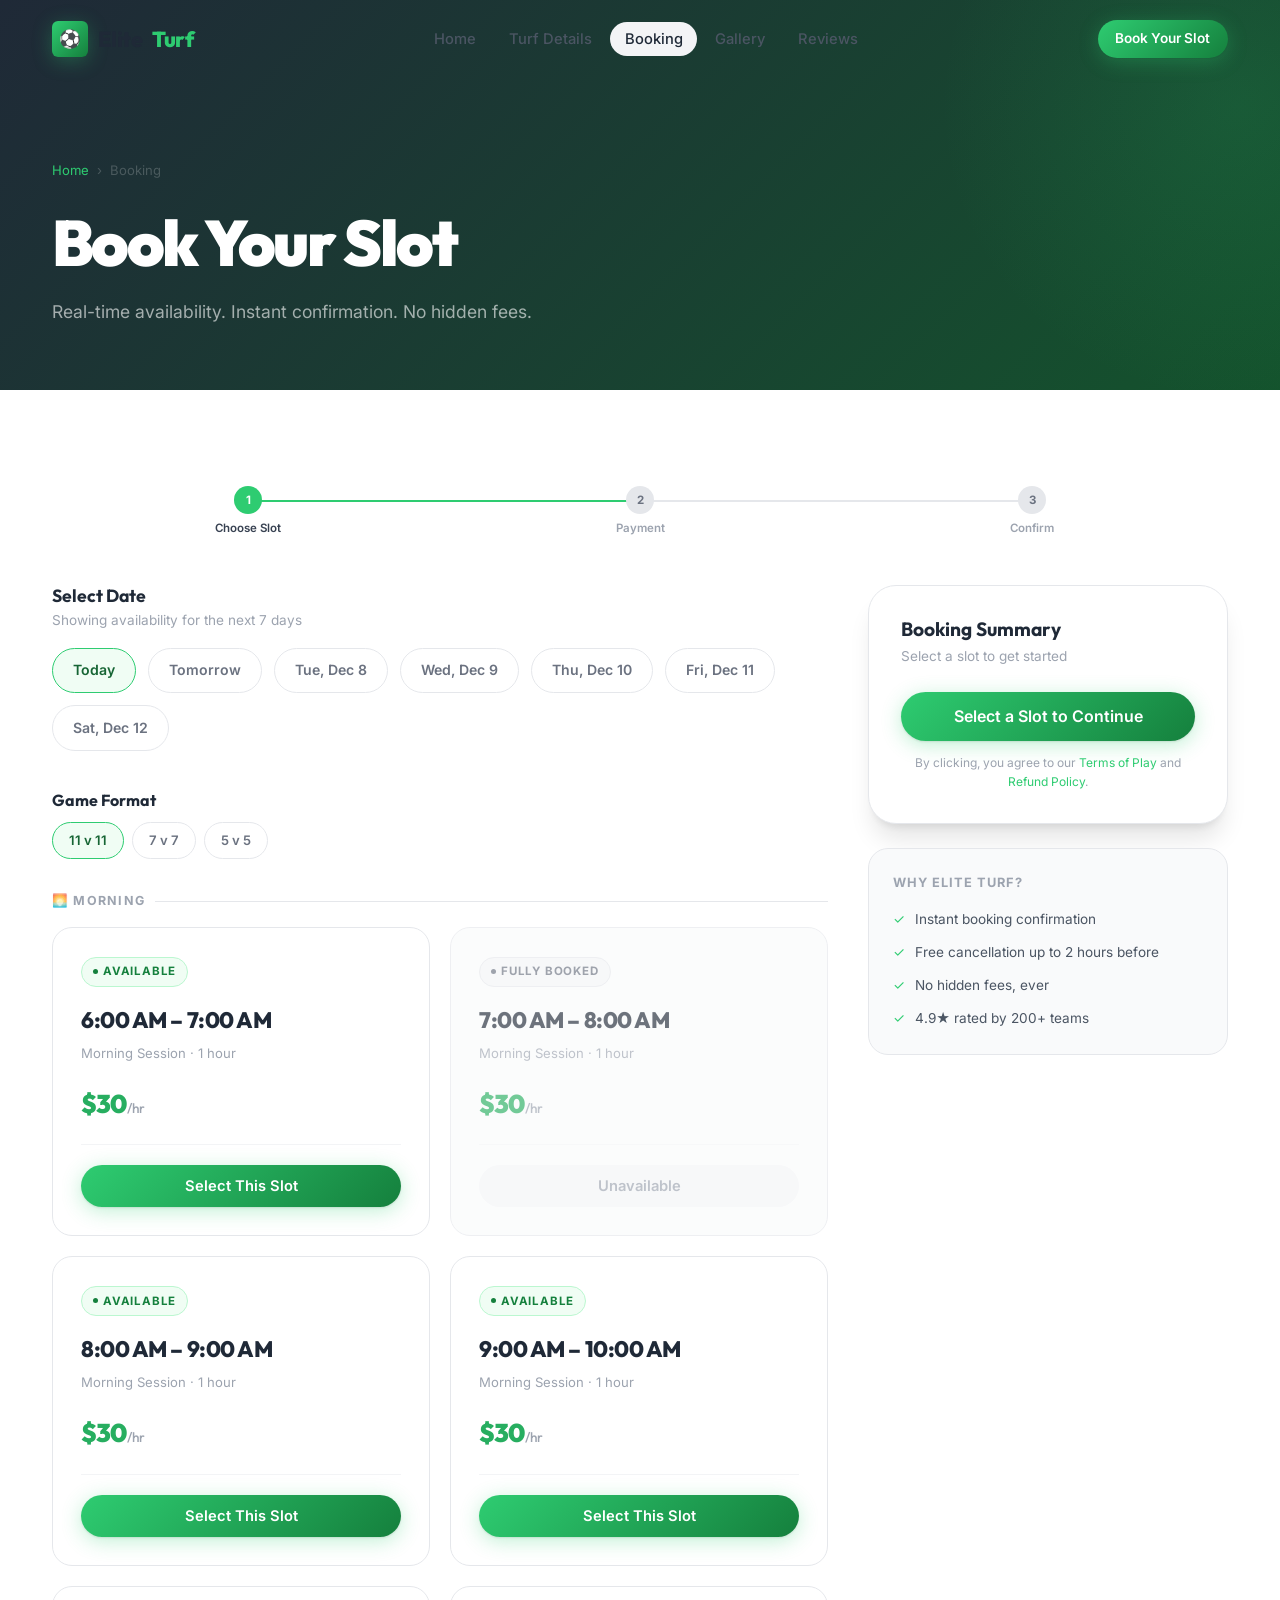
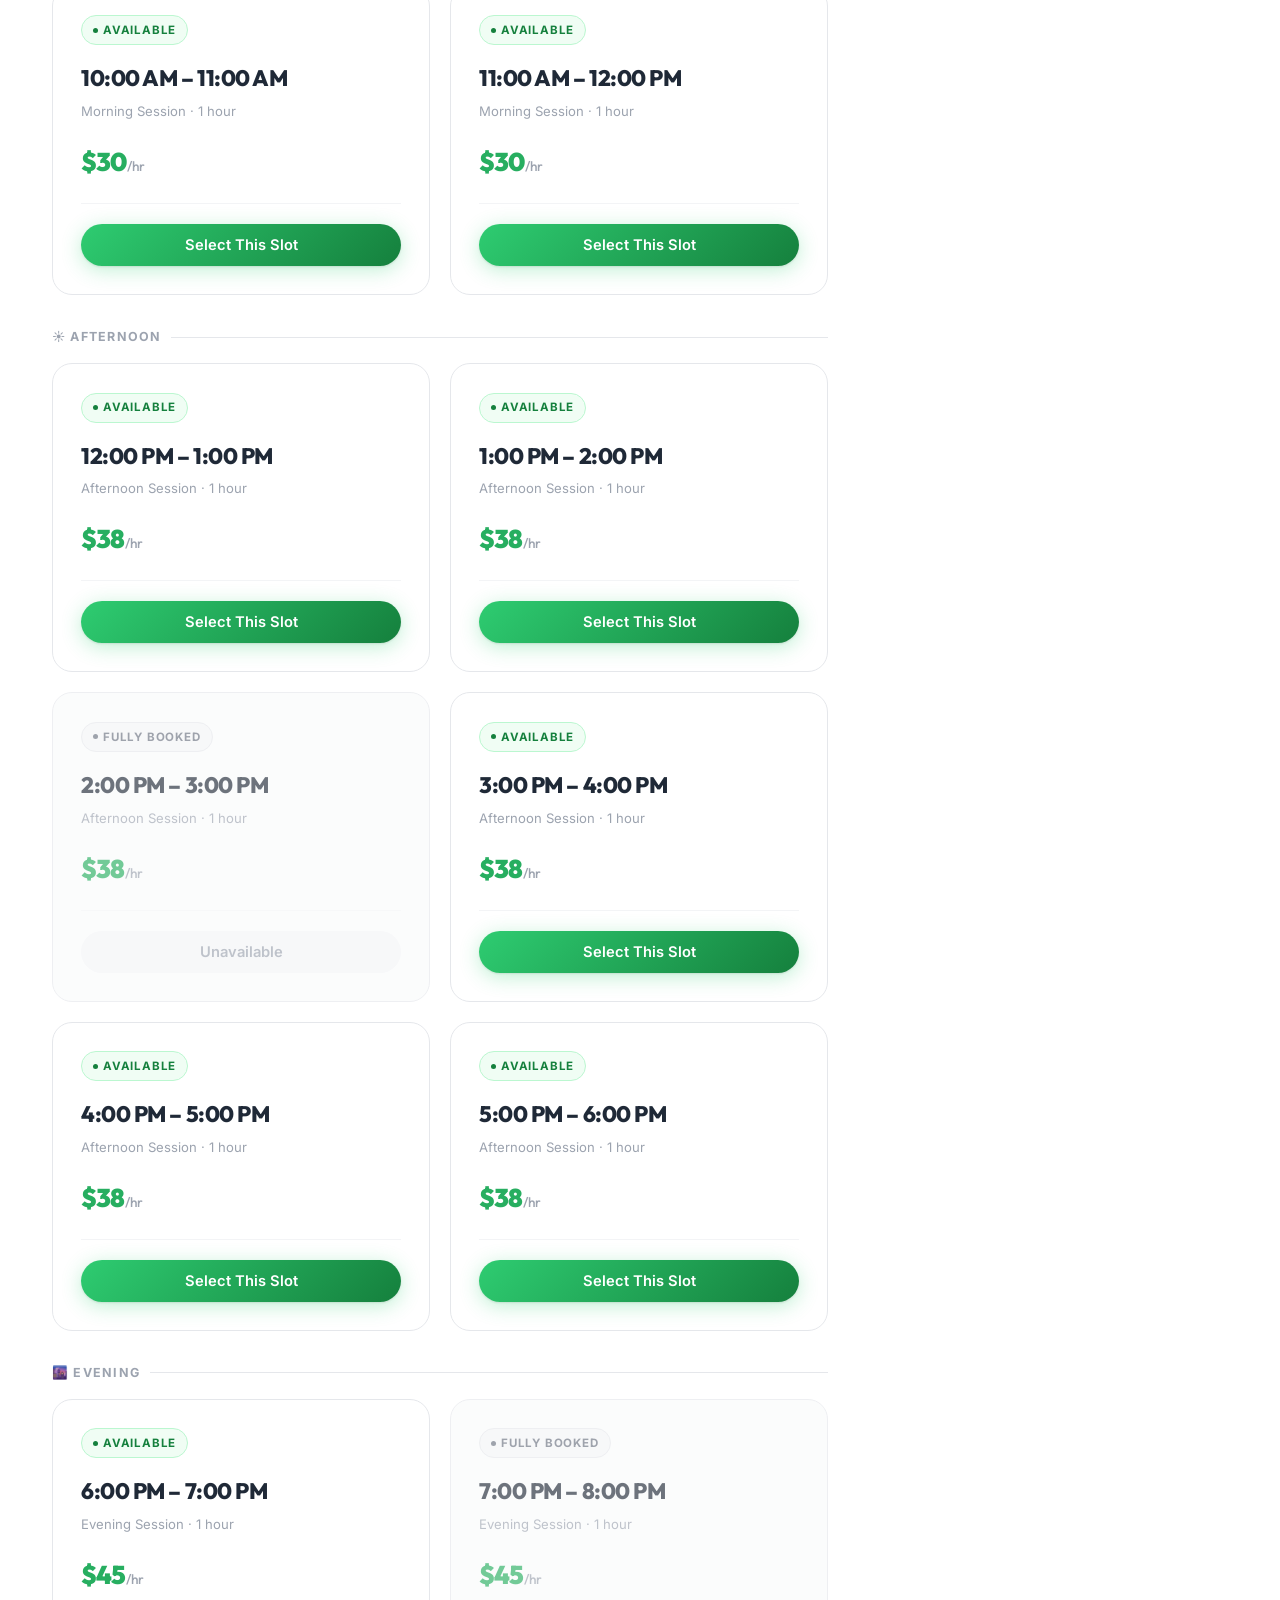
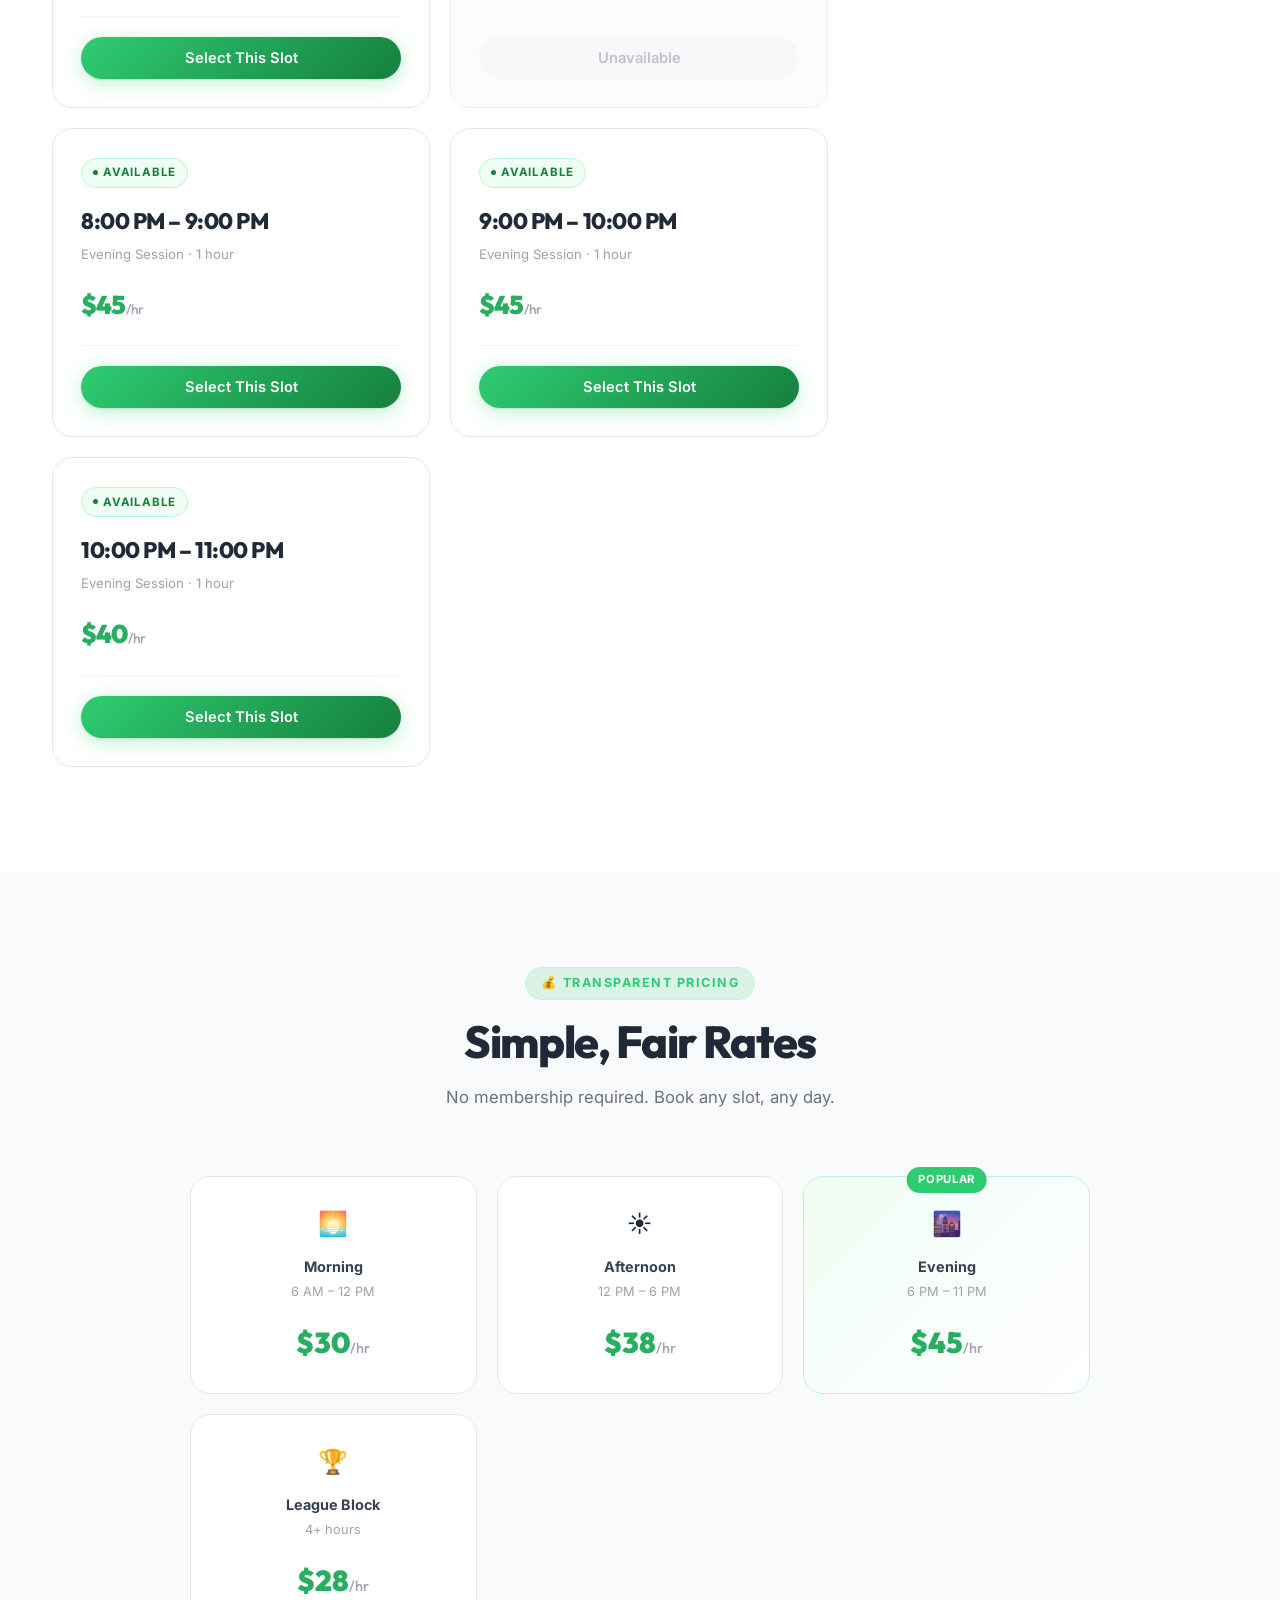
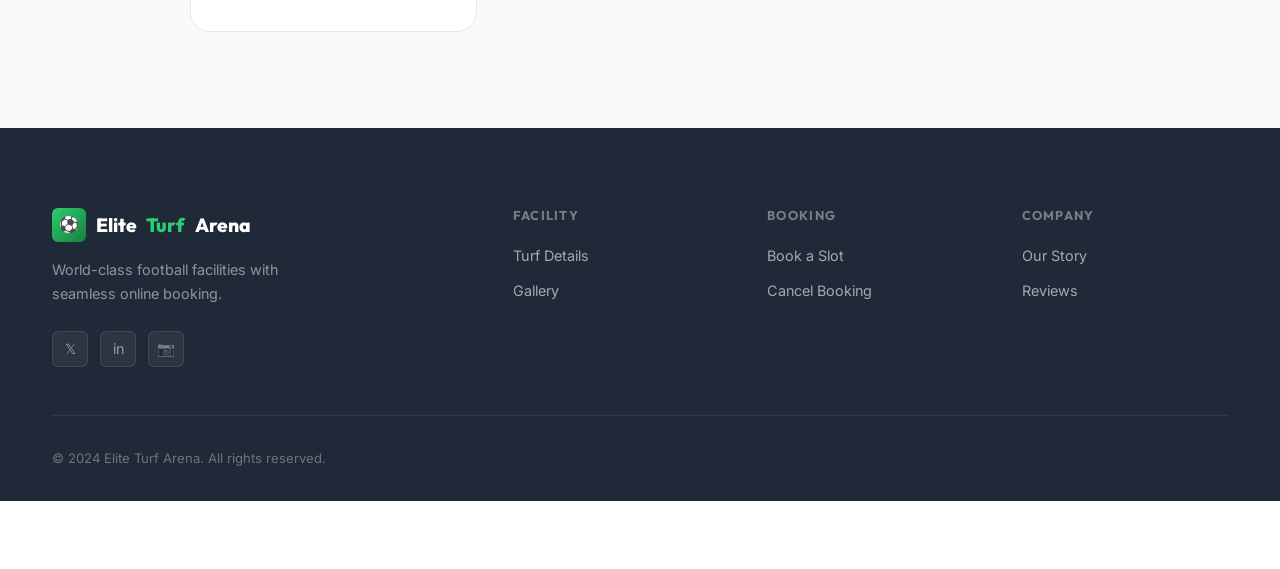
==== booking.html @ cdf7c0b1 "basic strcture created" ====
<!DOCTYPE html>
<html lang="en">
<head>
  <meta charset="UTF-8" />
  <meta name="viewport" content="width=device-width, initial-scale=1.0" />
  <title>Book a Slot | Elite Turf Arena</title>
  <meta name="description" content="Book your football slot at Elite Turf Arena. Choose from morning, afternoon, and evening slots. Instant confirmation." />
  <link rel="stylesheet" href="styles.css" />
  <style>
    .date-tabs {
      display: flex;
      gap: 0.75rem;
      flex-wrap: wrap;
      margin-bottom: 2.5rem;
    }
    .date-tab {
      padding: 0.65rem 1.25rem;
      border: 1.5px solid var(--gray-200);
      border-radius: var(--radius-full);
      font-size: 0.88rem;
      font-weight: 600;
      color: var(--gray-500);
      cursor: pointer;
      transition: var(--transition);
      background: white;
    }
    .date-tab:hover {
      border-color: var(--accent);
      color: var(--gray-800);
    }
    .date-tab.active {
      border-color: var(--accent);
      background: var(--green-50);
      color: var(--green-800);
    }
    .booking-layout {
      display: grid;
      grid-template-columns: 1fr 360px;
      gap: 2.5rem;
      align-items: start;
    }
    .time-group-label {
      font-size: 0.78rem;
      font-weight: 700;
      letter-spacing: 0.1em;
      text-transform: uppercase;
      color: var(--gray-400);
      margin-bottom: 1rem;
      margin-top: 2rem;
      display: flex;
      align-items: center;
      gap: 0.6rem;
    }
    .time-group-label::after {
      content: '';
      flex: 1;
      height: 1px;
      background: var(--gray-200);
    }
    .size-pills {
      display: flex;
      gap: 0.5rem;
      flex-wrap: wrap;
      margin-bottom: 2rem;
    }
    .size-pill {
      padding: 0.45rem 1rem;
      border: 1.5px solid var(--gray-200);
      border-radius: var(--radius-full);
      font-size: 0.82rem;
      font-weight: 600;
      color: var(--gray-500);
      cursor: pointer;
      transition: var(--transition);
      background: white;
    }
    .size-pill.active {
      border-color: var(--accent);
      background: var(--green-50);
      color: var(--green-800);
    }
    .booking-steps {
      display: flex;
      align-items: center;
      gap: 0;
      margin-bottom: 3rem;
    }
    .booking-step {
      display: flex;
      flex-direction: column;
      align-items: center;
      gap: 0.3rem;
      flex: 1;
      position: relative;
    }
    .booking-step:not(:last-child)::after {
      content: '';
      position: absolute;
      top: 14px;
      left: 50%;
      width: 100%;
      height: 2px;
      background: var(--gray-200);
      z-index: 0;
    }
    .booking-step.active:not(:last-child)::after {
      background: var(--accent);
    }
    .step-circle {
      width: 28px;
      height: 28px;
      border-radius: 50%;
      background: var(--gray-200);
      display: flex;
      align-items: center;
      justify-content: center;
      font-size: 0.72rem;
      font-weight: 700;
      color: var(--gray-500);
      position: relative;
      z-index: 1;
    }
    .booking-step.active .step-circle {
      background: var(--accent);
      color: white;
    }
    .booking-step.done .step-circle {
      background: var(--green-100);
      color: var(--green-700);
    }
    .step-label {
      font-size: 0.72rem;
      color: var(--gray-400);
      font-weight: 600;
      white-space: nowrap;
    }
    .booking-step.active .step-label { color: var(--gray-700); }
    @media (max-width: 900px) {
      .booking-layout { grid-template-columns: 1fr; }
    }
  </style>
</head>
<body class="page-wrapper">

  <nav class="navbar scrolled" id="navbar">
    <div class="navbar-inner">
      <a href="index.html" class="navbar-logo">
        <span class="logo-icon">⚽</span>
        Elite<span>Turf</span>
      </a>
      <ul class="navbar-nav">
        <li><a href="index.html" class="nav-link">Home</a></li>
        <li><a href="turf.html" class="nav-link">Turf Details</a></li>
        <li><a href="booking.html" class="nav-link active">Booking</a></li>
        <li><a href="gallery.html" class="nav-link">Gallery</a></li>
        <li><a href="reviews.html" class="nav-link">Reviews</a></li>
      </ul>
      <div class="navbar-cta">
        <a href="booking.html" class="btn btn-primary btn-sm">Book Your Slot</a>
      </div>
      <div class="nav-toggle" id="navToggle"><span></span><span></span><span></span></div>
    </div>
  </nav>

  <div class="mobile-menu" id="mobileMenu">
    <div class="mobile-menu-header">
      <a href="index.html" class="navbar-logo" style="color:#1f2937">
        <span class="logo-icon">⚽</span>
        Elite<span style="color:var(--accent)">Turf</span>
      </a>
      <button id="mobileMenuClose" style="background:none;border:none;font-size:1.5rem;cursor:pointer;color:#374151;">✕</button>
    </div>
    <nav class="mobile-menu-links">
      <a href="index.html">Home</a><a href="turf.html">Turf Details</a><a href="booking.html">Booking</a><a href="gallery.html">Gallery</a><a href="reviews.html">Reviews</a>
    </nav>
    <a href="booking.html" class="btn btn-primary" style="margin-top:2rem;">Book Your Slot →</a>
  </div>

  <div class="page-header">
    <div class="container page-header-content">
      <div class="breadcrumb">
        <a href="index.html">Home</a><span>›</span><span>Booking</span>
      </div>
      <h1>Book Your Slot</h1>
      <p>Real-time availability. Instant confirmation. No hidden fees.</p>
    </div>
  </div>

  <section class="section">
    <div class="container">

      <!-- Booking Steps -->
      <div class="booking-steps fade-in">
        <div class="booking-step active" id="step1indicator">
          <div class="step-circle">1</div>
          <div class="step-label">Choose Slot</div>
        </div>
        <div class="booking-step" id="step2indicator">
          <div class="step-circle">2</div>
          <div class="step-label">Payment</div>
        </div>
        <div class="booking-step" id="step3indicator">
          <div class="step-circle">3</div>
          <div class="step-label">Confirm</div>
        </div>
      </div>

      <div class="booking-layout">
        <!-- Left: Slots -->
        <div>
          <!-- Date Tabs -->
          <div class="fade-in">
            <div style="margin-bottom:1rem;">
              <h3 style="font-family:var(--font-primary);font-size:1.1rem;font-weight:700;margin-bottom:0.25rem;">Select Date</h3>
              <p style="font-size:0.85rem;color:var(--gray-400);">Showing availability for the next 7 days</p>
            </div>
            <div class="date-tabs" id="dateTabs">
              <!-- rendered by JS -->
            </div>
          </div>

          <!-- Format filters -->
          <div class="fade-in">
            <div style="margin-bottom:0.75rem;">
              <h3 style="font-family:var(--font-primary);font-size:1rem;font-weight:700;">Game Format</h3>
            </div>
            <div class="size-pills">
              <div class="size-pill active" onclick="setFormat(this,'11v11')">11 v 11</div>
              <div class="size-pill" onclick="setFormat(this,'7v7')">7 v 7</div>
              <div class="size-pill" onclick="setFormat(this,'5v5')">5 v 5</div>
            </div>
          </div>

          <!-- Slot Groups -->
          <div id="slotGroups" class="fade-in">
            <!-- Rendered by JS -->
          </div>
        </div>

        <!-- Right: Booking Summary Panel -->
        <div>
          <div class="booking-panel fade-in-right">
            <h3>Booking Summary</h3>
            <p class="subtitle">Select a slot to get started</p>

            <div class="selected-slot-display" id="selectedSlotDisplay">
              <div style="font-size:0.75rem;font-weight:700;text-transform:uppercase;letter-spacing:0.08em;color:var(--green-700);margin-bottom:0.75rem;">Selected Slot</div>
              <div style="font-family:var(--font-primary);font-size:1.3rem;font-weight:800;color:var(--gray-800);" id="summaryTime">-</div>
              <div style="font-size:0.82rem;color:var(--gray-400);margin-bottom:0.75rem;" id="summaryDate">-</div>
              <div style="display:flex;justify-content:space-between;align-items:center;padding-top:0.75rem;border-top:1px solid var(--green-200);">
                <span style="font-size:0.88rem;color:var(--gray-600);">Price</span>
                <span style="font-family:var(--font-primary);font-size:1.2rem;font-weight:900;color:var(--accent-dark);" id="summaryPrice">-</span>
              </div>
            </div>

            <div id="paymentSection" style="display:none;">
              <div style="font-size:0.85rem;font-weight:700;color:var(--gray-700);margin-bottom:0.75rem;">Payment Method</div>
              <div class="payment-options">
                <div class="payment-option selected" onclick="selectPayment(this)" data-method="Credit Card">
                  <span class="payment-icon">💳</span> Credit Card
                </div>
                <div class="payment-option" onclick="selectPayment(this)" data-method="UPI">
                  <span class="payment-icon">📱</span> UPI
                </div>
                <div class="payment-option" onclick="selectPayment(this)" data-method="Net Banking">
                  <span class="payment-icon">🏦</span> Net Banking
                </div>
                <div class="payment-option" onclick="selectPayment(this)" data-method="Pay at Venue">
                  <span class="payment-icon">🤝</span> Pay at Venue
                </div>
              </div>
              <div style="background:var(--gray-50);border-radius:var(--radius-md);padding:1rem;margin-bottom:1.25rem;border:1px solid var(--gray-200);">
                <div style="display:flex;justify-content:space-between;font-size:0.85rem;margin-bottom:0.4rem;"><span style="color:var(--gray-500)">Slot Rate</span><span id="priceBreakdown1" style="font-weight:600">-</span></div>
                <div style="display:flex;justify-content:space-between;font-size:0.85rem;margin-bottom:0.4rem;"><span style="color:var(--gray-500)">Service Fee</span><span style="font-weight:600">$2.00</span></div>
                <div style="height:1px;background:var(--gray-200);margin:0.6rem 0;"></div>
                <div style="display:flex;justify-content:space-between;font-size:0.95rem;"><span style="font-weight:700;color:var(--gray-800)">Total</span><span id="priceBreakdownTotal" style="font-weight:800;color:var(--green-700);font-family:var(--font-primary);">-</span></div>
              </div>
            </div>

            <button class="btn btn-primary" style="width:100%;font-size:1rem;padding:0.9rem;" id="bookBtn" disabled onclick="handleBooking()">
              Select a Slot to Continue
            </button>
            <p style="font-size:0.75rem;color:var(--gray-400);text-align:center;margin-top:0.75rem;">
              By clicking, you agree to our <a href="#" style="color:var(--accent)">Terms of Play</a> and <a href="#" style="color:var(--accent)">Refund Policy</a>.
            </p>
          </div>

          <!-- Why Book Here -->
          <div style="background:var(--gray-50);border:1px solid var(--gray-200);border-radius:var(--radius-lg);padding:1.5rem;margin-top:1.5rem;" class="fade-in">
            <div style="font-size:0.8rem;font-weight:700;text-transform:uppercase;letter-spacing:0.08em;color:var(--gray-400);margin-bottom:1rem;">Why Elite Turf?</div>
            <div style="display:flex;flex-direction:column;gap:0.7rem;">
              <div style="display:flex;align-items:center;gap:0.6rem;font-size:0.85rem;color:var(--gray-600);">
                <span style="color:var(--accent)">✓</span> Instant booking confirmation
              </div>
              <div style="display:flex;align-items:center;gap:0.6rem;font-size:0.85rem;color:var(--gray-600);">
                <span style="color:var(--accent)">✓</span> Free cancellation up to 2 hours before
              </div>
              <div style="display:flex;align-items:center;gap:0.6rem;font-size:0.85rem;color:var(--gray-600);">
                <span style="color:var(--accent)">✓</span> No hidden fees, ever
              </div>
              <div style="display:flex;align-items:center;gap:0.6rem;font-size:0.85rem;color:var(--gray-600);">
                <span style="color:var(--accent)">✓</span> 4.9★ rated by 200+ teams
              </div>
            </div>
          </div>
        </div>
      </div>
    </div>
  </section>

  <!-- Pricing Section -->
  <section class="section bg-gray" id="pricing">
    <div class="container">
      <div class="section-header centered fade-in">
        <div class="section-tag">💰 Transparent Pricing</div>
        <h2 class="section-title">Simple, Fair Rates</h2>
        <p class="section-subtitle">No membership required. Book any slot, any day.</p>
      </div>
      <div style="display:grid;grid-template-columns:repeat(auto-fill,minmax(220px,1fr));gap:1.25rem;max-width:900px;margin:0 auto;" class="fade-in">
        <div style="background:white;border:1px solid var(--gray-200);border-radius:var(--radius-lg);padding:1.75rem;text-align:center;">
          <div style="font-size:1.5rem;margin-bottom:0.75rem;">🌅</div>
          <div style="font-weight:700;font-size:0.9rem;margin-bottom:0.25rem;color:var(--gray-700);">Morning</div>
          <div style="font-size:0.8rem;color:var(--gray-400);margin-bottom:1rem;">6 AM – 12 PM</div>
          <div style="font-family:var(--font-primary);font-size:1.8rem;font-weight:900;color:var(--accent-dark);">$30<span style="font-size:0.9rem;font-weight:500;color:var(--gray-400)">/hr</span></div>
        </div>
        <div style="background:white;border:1px solid var(--gray-200);border-radius:var(--radius-lg);padding:1.75rem;text-align:center;">
          <div style="font-size:1.5rem;margin-bottom:0.75rem;">☀️</div>
          <div style="font-weight:700;font-size:0.9rem;margin-bottom:0.25rem;color:var(--gray-700);">Afternoon</div>
          <div style="font-size:0.8rem;color:var(--gray-400);margin-bottom:1rem;">12 PM – 6 PM</div>
          <div style="font-family:var(--font-primary);font-size:1.8rem;font-weight:900;color:var(--accent-dark);">$38<span style="font-size:0.9rem;font-weight:500;color:var(--gray-400)">/hr</span></div>
        </div>
        <div style="background:linear-gradient(135deg,var(--green-50),white);border:1.5px solid var(--green-200);border-radius:var(--radius-lg);padding:1.75rem;text-align:center;position:relative;">
          <div style="position:absolute;top:-10px;left:50%;transform:translateX(-50%);background:var(--accent);color:white;font-size:0.7rem;font-weight:700;padding:0.25rem 0.75rem;border-radius:var(--radius-full);letter-spacing:0.06em;">POPULAR</div>
          <div style="font-size:1.5rem;margin-bottom:0.75rem;">🌆</div>
          <div style="font-weight:700;font-size:0.9rem;margin-bottom:0.25rem;color:var(--gray-700);">Evening</div>
          <div style="font-size:0.8rem;color:var(--gray-400);margin-bottom:1rem;">6 PM – 11 PM</div>
          <div style="font-family:var(--font-primary);font-size:1.8rem;font-weight:900;color:var(--accent-dark);">$45<span style="font-size:0.9rem;font-weight:500;color:var(--gray-400)">/hr</span></div>
        </div>
        <div style="background:white;border:1px solid var(--gray-200);border-radius:var(--radius-lg);padding:1.75rem;text-align:center;">
          <div style="font-size:1.5rem;margin-bottom:0.75rem;">🏆</div>
          <div style="font-weight:700;font-size:0.9rem;margin-bottom:0.25rem;color:var(--gray-700);">League Block</div>
          <div style="font-size:0.8rem;color:var(--gray-400);margin-bottom:1rem;">4+ hours</div>
          <div style="font-family:var(--font-primary);font-size:1.8rem;font-weight:900;color:var(--accent-dark);">$28<span style="font-size:0.9rem;font-weight:500;color:var(--gray-400)">/hr</span></div>
        </div>
      </div>
    </div>
  </section>

  <footer class="footer">
    <div class="container">
      <div class="footer-grid">
        <div class="footer-brand">
          <div class="footer-logo"><span class="logo-icon">⚽</span> Elite<span>Turf</span> Arena</div>
          <p>World-class football facilities with seamless online booking.</p>
          <div class="footer-social" style="margin-top:1.5rem;"><div class="social-btn">𝕏</div><div class="social-btn">in</div><div class="social-btn">📷</div></div>
        </div>
        <div class="footer-col"><h4>Facility</h4><ul><li><a href="turf.html">Turf Details</a></li><li><a href="gallery.html">Gallery</a></li></ul></div>
        <div class="footer-col"><h4>Booking</h4><ul><li><a href="booking.html">Book a Slot</a></li><li><a href="#">Cancel Booking</a></li></ul></div>
        <div class="footer-col"><h4>Company</h4><ul><li><a href="#">Our Story</a></li><li><a href="reviews.html">Reviews</a></li></ul></div>
      </div>
      <div class="footer-divider"></div>
      <div class="footer-bottom">
        <p>© 2024 Elite Turf Arena. All rights reserved.</p>
      </div>
    </div>
  </footer>

  <!-- Confirmation Modal -->
  <div class="modal-overlay" id="confirmModal">
    <div class="modal">
      <div class="modal-icon">⚡</div>
      <h2>Confirm Your Booking</h2>
      <p>You're about to reserve this slot. Please review the details below.</p>
      <div class="modal-detail" id="modalDetails">
        <div class="modal-detail-row"><span class="label">Slot</span><span class="value" id="modalSlotTime">-</span></div>
        <div class="modal-detail-row"><span class="label">Date</span><span class="value" id="modalSlotDate">-</span></div>
        <div class="modal-detail-row"><span class="label">Format</span><span class="value" id="modalSlotFormat">11 v 11</span></div>
        <div class="modal-detail-row"><span class="label">Payment</span><span class="value" id="modalPayment">-</span></div>
        <div class="modal-detail-row"><span class="label">Total</span><span class="value" id="modalTotal" style="color:var(--accent);">-</span></div>
      </div>
      <div class="modal-actions">
        <button class="btn btn-outline" onclick="closeModal()">Cancel</button>
        <button class="btn btn-primary" onclick="confirmBooking()" id="confirmBtn">Confirm Booking ✓</button>
      </div>
    </div>
  </div>

  <!-- Toast -->
  <div class="toast" id="toast">
    <div class="toast-icon">✓</div>
    <div>
      <div class="toast-title">Booking Confirmed!</div>
      <div class="toast-desc" id="toastDesc">Your slot has been reserved.</div>
    </div>
  </div>

  <script src="app.js"></script>
</body>
</html>
---- styles.css ----
/* ============================================
   ELITE TURF ARENA - Premium Design System
   ============================================ */

@import url('https://fonts.googleapis.com/css2?family=Inter:wght@300;400;500;600;700;800;900&family=Outfit:wght@300;400;500;600;700;800&display=swap');

/* ---- CSS Variables ---- */
:root {
  --green-50: #f0fdf4;
  --green-100: #dcfce7;
  --green-200: #bbf7d0;
  --green-400: #4ade80;
  --green-500: #22c55e;
  --green-600: #16a34a;
  --green-700: #15803d;
  --green-800: #166534;
  --green-900: #14532d;

  --accent: #2ecc71;
  --accent-dark: #27ae60;
  --accent-light: #a8f5c8;
  --accent-glow: rgba(46, 204, 113, 0.15);

  --black: #0a0a0a;
  --gray-800: #1f2937;
  --gray-700: #374151;
  --gray-600: #4b5563;
  --gray-500: #6b7280;
  --gray-400: #9ca3af;
  --gray-300: #d1d5db;
  --gray-200: #e5e7eb;
  --gray-100: #f3f4f6;
  --gray-50: #f9fafb;
  --white: #ffffff;

  --font-primary: 'Outfit', sans-serif;
  --font-secondary: 'Inter', sans-serif;

  --shadow-sm: 0 1px 2px 0 rgba(0,0,0,0.05);
  --shadow: 0 1px 3px 0 rgba(0,0,0,0.1), 0 1px 2px -1px rgba(0,0,0,0.1);
  --shadow-md: 0 4px 6px -1px rgba(0,0,0,0.1), 0 2px 4px -2px rgba(0,0,0,0.1);
  --shadow-lg: 0 10px 15px -3px rgba(0,0,0,0.1), 0 4px 6px -4px rgba(0,0,0,0.1);
  --shadow-xl: 0 20px 25px -5px rgba(0,0,0,0.1), 0 8px 10px -6px rgba(0,0,0,0.1);
  --shadow-2xl: 0 25px 50px -12px rgba(0,0,0,0.25);
  --shadow-green: 0 4px 20px rgba(46, 204, 113, 0.3);

  --radius-sm: 6px;
  --radius: 10px;
  --radius-md: 14px;
  --radius-lg: 20px;
  --radius-xl: 28px;
  --radius-full: 9999px;

  --transition: all 0.25s cubic-bezier(0.4, 0, 0.2, 1);
  --transition-slow: all 0.45s cubic-bezier(0.4, 0, 0.2, 1);
  --transition-spring: all 0.4s cubic-bezier(0.34, 1.56, 0.64, 1);
}

/* ---- Reset & Base ---- */
*, *::before, *::after {
  box-sizing: border-box;
  margin: 0;
  padding: 0;
}

html {
  scroll-behavior: smooth;
  font-size: 16px;
}

body {
  font-family: var(--font-secondary);
  color: var(--gray-800);
  background: var(--white);
  line-height: 1.6;
  overflow-x: hidden;
  -webkit-font-smoothing: antialiased;
}

img {
  max-width: 100%;
  height: auto;
  display: block;
}

a {
  text-decoration: none;
  color: inherit;
}

ul {
  list-style: none;
}

/* ---- Typography ---- */
h1, h2, h3, h4, h5, h6 {
  font-family: var(--font-primary);
  line-height: 1.2;
  color: var(--gray-800);
}

.text-accent { color: var(--accent); }
.text-white { color: var(--white); }
.text-muted { color: var(--gray-500); }

/* ---- Layout ---- */
.container {
  max-width: 1240px;
  margin: 0 auto;
  padding: 0 2rem;
}

.section {
  padding: 96px 0;
}

.section-sm {
  padding: 64px 0;
}

/* ---- Page Transition ---- */
.page-wrapper {
  animation: pageFadeIn 0.5s ease forwards;
}

@keyframes pageFadeIn {
  from { opacity: 0; transform: translateY(12px); }
  to { opacity: 1; transform: translateY(0); }
}

/* ---- Scroll Fade Animations ---- */
.fade-in {
  opacity: 0;
  transform: translateY(28px);
  transition: opacity 0.7s ease, transform 0.7s ease;
}

.fade-in.visible {
  opacity: 1;
  transform: translateY(0);
}

.fade-in-left {
  opacity: 0;
  transform: translateX(-32px);
  transition: opacity 0.7s ease, transform 0.7s ease;
}

.fade-in-left.visible {
  opacity: 1;
  transform: translateX(0);
}

.fade-in-right {
  opacity: 0;
  transform: translateX(32px);
  transition: opacity 0.7s ease, transform 0.7s ease;
}

.fade-in-right.visible {
  opacity: 1;
  transform: translateX(0);
}

/* ---- Navbar ---- */
.navbar {
  position: fixed;
  top: 0;
  left: 0;
  right: 0;
  z-index: 1000;
  padding: 0;
  transition: var(--transition-slow);
}

.navbar.scrolled {
  background: rgba(255, 255, 255, 0.95);
  backdrop-filter: blur(20px);
  -webkit-backdrop-filter: blur(20px);
  box-shadow: 0 1px 0 rgba(0,0,0,0.08), var(--shadow-md);
}

.navbar-inner {
  display: flex;
  align-items: center;
  justify-content: space-between;
  padding: 1.25rem 2rem;
  max-width: 1240px;
  margin: 0 auto;
}

.navbar-logo {
  display: flex;
  align-items: center;
  gap: 0.6rem;
  font-family: var(--font-primary);
  font-weight: 800;
  font-size: 1.35rem;
  color: var(--gray-800);
  letter-spacing: -0.02em;
}

.navbar-logo .logo-icon {
  width: 36px;
  height: 36px;
  background: linear-gradient(135deg, var(--accent) 0%, var(--green-700) 100%);
  border-radius: var(--radius-sm);
  display: flex;
  align-items: center;
  justify-content: center;
  color: white;
  font-size: 1.1rem;
  box-shadow: var(--shadow-green);
}

.navbar-logo span { color: var(--accent); }

.navbar-nav {
  display: flex;
  align-items: center;
  gap: 0.25rem;
}

.nav-link {
  font-size: 0.92rem;
  font-weight: 500;
  color: var(--gray-600);
  padding: 0.5rem 0.9rem;
  border-radius: var(--radius-full);
  transition: var(--transition);
  position: relative;
}

.nav-link:hover,
.nav-link.active {
  color: var(--gray-800);
  background: var(--gray-100);
}

.navbar-cta {
  display: flex;
  align-items: center;
  gap: 1rem;
}

.navbar-hero .navbar-logo { color: var(--white); }
.navbar-hero .nav-link { color: rgba(255,255,255,0.85); }
.navbar-hero .nav-link:hover { color: white; background: rgba(255,255,255,0.1); }

/* Mobile Nav Toggle */
.nav-toggle {
  display: none;
  flex-direction: column;
  gap: 5px;
  cursor: pointer;
  padding: 4px;
}

.nav-toggle span {
  display: block;
  width: 22px;
  height: 2px;
  background: var(--gray-700);
  border-radius: 2px;
  transition: var(--transition);
}

/* ---- Buttons ---- */
.btn {
  display: inline-flex;
  align-items: center;
  justify-content: center;
  gap: 0.5rem;
  padding: 0.75rem 1.6rem;
  border: none;
  border-radius: var(--radius-full);
  font-family: var(--font-secondary);
  font-size: 0.92rem;
  font-weight: 600;
  cursor: pointer;
  transition: var(--transition-spring);
  outline: none;
  text-decoration: none;
  white-space: nowrap;
}

.btn-primary {
  background: linear-gradient(135deg, var(--accent) 0%, var(--green-700) 100%);
  color: white;
  box-shadow: var(--shadow-green), 0 1px 2px rgba(0,0,0,0.1);
}

.btn-primary:hover {
  transform: translateY(-2px) scale(1.02);
  box-shadow: 0 8px 30px rgba(46, 204, 113, 0.4), 0 2px 8px rgba(0,0,0,0.1);
}

.btn-primary:active {
  transform: translateY(0) scale(0.98);
}

.btn-outline {
  background: transparent;
  color: var(--gray-700);
  border: 1.5px solid var(--gray-300);
}

.btn-outline:hover {
  border-color: var(--accent);
  color: var(--accent);
  background: var(--accent-glow);
  transform: translateY(-1px);
}

.btn-white {
  background: white;
  color: var(--gray-800);
  box-shadow: var(--shadow-md);
}

.btn-white:hover {
  transform: translateY(-2px);
  box-shadow: var(--shadow-xl);
}

.btn-ghost {
  background: transparent;
  color: var(--white);
  border: 1.5px solid rgba(255,255,255,0.4);
}

.btn-ghost:hover {
  background: rgba(255,255,255,0.1);
  border-color: white;
}

.btn-lg {
  padding: 1rem 2rem;
  font-size: 1rem;
}

.btn-sm {
  padding: 0.5rem 1.1rem;
  font-size: 0.85rem;
}

/* ---- Section Header ---- */
.section-tag {
  display: inline-flex;
  align-items: center;
  gap: 0.5rem;
  font-size: 0.78rem;
  font-weight: 700;
  letter-spacing: 0.12em;
  text-transform: uppercase;
  color: var(--accent);
  background: var(--accent-glow);
  border: 1px solid var(--green-200);
  padding: 0.35rem 0.9rem;
  border-radius: var(--radius-full);
  margin-bottom: 1rem;
}

.section-title {
  font-family: var(--font-primary);
  font-size: clamp(2rem, 4vw, 2.8rem);
  font-weight: 800;
  line-height: 1.15;
  letter-spacing: -0.03em;
  color: var(--gray-800);
  margin-bottom: 1rem;
}

.section-subtitle {
  font-size: 1.05rem;
  color: var(--gray-500);
  line-height: 1.7;
  max-width: 560px;
}

.section-header {
  margin-bottom: 4rem;
}

.section-header.centered {
  text-align: center;
}

.section-header.centered .section-subtitle {
  margin: 0 auto;
}

/* ---- Hero Section ---- */
.hero {
  position: relative;
  min-height: 100vh;
  display: flex;
  align-items: center;
  overflow: hidden;
}

.hero-bg {
  position: absolute;
  inset: 0;
  background-image: url('images/hero_aerial.png');
  background-size: cover;
  background-position: center 30%;
  transform: scale(1.05);
  transition: transform 8s ease;
}

.hero-bg.loaded {
  transform: scale(1);
}

.hero-overlay {
  position: absolute;
  inset: 0;
  background: linear-gradient(
    135deg,
    rgba(0, 0, 0, 0.75) 0%,
    rgba(0, 30, 10, 0.65) 50%,
    rgba(0, 60, 20, 0.5) 100%
  );
}

.hero-grain {
  position: absolute;
  inset: 0;
  background-image: url("data:image/svg+xml,%3Csvg viewBox='0 0 256 256' xmlns='http://www.w3.org/2000/svg'%3E%3Cfilter id='noise'%3E%3CfeTurbulence type='fractalNoise' baseFrequency='0.9' numOctaves='4' stitchTiles='stitch'/%3E%3C/filter%3E%3Crect width='100%25' height='100%25' filter='url(%23noise)' opacity='0.03'/%3E%3C/svg%3E");
  opacity: 0.35;
  pointer-events: none;
}

.hero-content {
  position: relative;
  z-index: 2;
  width: 100%;
}

.hero .container {
  padding-top: 120px;
  padding-bottom: 80px;
}

.hero-badge {
  display: inline-flex;
  align-items: center;
  gap: 0.5rem;
  background: rgba(46, 204, 113, 0.15);
  border: 1px solid rgba(46, 204, 113, 0.4);
  backdrop-filter: blur(10px);
  color: var(--accent-light);
  font-size: 0.8rem;
  font-weight: 600;
  letter-spacing: 0.08em;
  text-transform: uppercase;
  padding: 0.45rem 1rem;
  border-radius: var(--radius-full);
  margin-bottom: 1.5rem;
  animation: fadeInDown 0.8s ease 0.1s both;
}

.hero-badge .dot {
  width: 6px;
  height: 6px;
  background: var(--accent);
  border-radius: 50%;
  animation: pulse 2s infinite;
}

@keyframes pulse {
  0%, 100% { opacity: 1; transform: scale(1); }
  50% { opacity: 0.6; transform: scale(0.8); }
}

.hero-title {
  font-family: var(--font-primary);
  font-size: clamp(3rem, 7vw, 5.5rem);
  font-weight: 900;
  line-height: 1.05;
  letter-spacing: -0.04em;
  color: white;
  margin-bottom: 1.5rem;
  animation: fadeInUp 0.8s ease 0.2s both;
}

.hero-title .highlight {
  background: linear-gradient(135deg, var(--accent) 0%, var(--green-400) 100%);
  -webkit-background-clip: text;
  -webkit-text-fill-color: transparent;
  background-clip: text;
}

.hero-description {
  font-size: clamp(1rem, 2vw, 1.2rem);
  color: rgba(255, 255, 255, 0.8);
  max-width: 520px;
  line-height: 1.7;
  margin-bottom: 2.5rem;
  animation: fadeInUp 0.8s ease 0.35s both;
}

.hero-actions {
  display: flex;
  align-items: center;
  gap: 1rem;
  flex-wrap: wrap;
  margin-bottom: 4rem;
  animation: fadeInUp 0.8s ease 0.5s both;
}

.hero-stats {
  display: flex;
  gap: 2.5rem;
  flex-wrap: wrap;
  animation: fadeInUp 0.8s ease 0.65s both;
}

.hero-stat {
  border-left: 2px solid rgba(46, 204, 113, 0.5);
  padding-left: 1.2rem;
}

.hero-stat-number {
  font-family: var(--font-primary);
  font-size: 2rem;
  font-weight: 800;
  color: white;
  line-height: 1;
  margin-bottom: 0.25rem;
}

.hero-stat-label {
  font-size: 0.82rem;
  color: rgba(255,255,255,0.6);
  letter-spacing: 0.05em;
}

.hero-scroll {
  position: absolute;
  bottom: 2.5rem;
  left: 50%;
  transform: translateX(-50%);
  z-index: 2;
  display: flex;
  flex-direction: column;
  align-items: center;
  gap: 0.5rem;
  color: rgba(255,255,255,0.5);
  font-size: 0.75rem;
  letter-spacing: 0.1em;
  text-transform: uppercase;
  cursor: pointer;
}

.hero-scroll .scroll-indicator {
  width: 1.5px;
  height: 40px;
  background: linear-gradient(to bottom, rgba(255,255,255,0.5), transparent);
  border-radius: 2px;
  animation: scrollPulse 2s ease infinite;
}

@keyframes scrollPulse {
  0%, 100% { opacity: 0.5; transform: scaleY(1); }
  50% { opacity: 1; transform: scaleY(0.7); }
}

@keyframes fadeInUp {
  from { opacity: 0; transform: translateY(30px); }
  to { opacity: 1; transform: translateY(0); }
}

@keyframes fadeInDown {
  from { opacity: 0; transform: translateY(-20px); }
  to { opacity: 1; transform: translateY(0); }
}

/* ---- Features/Stats Band ---- */
.stats-band {
  background: var(--gray-800);
  padding: 2.5rem 0;
}

.stats-band-inner {
  display: flex;
  align-items: center;
  justify-content: space-around;
  flex-wrap: wrap;
  gap: 2rem;
}

.stat-item {
  display: flex;
  align-items: center;
  gap: 1rem;
  color: white;
}

.stat-item .stat-icon {
  width: 48px;
  height: 48px;
  background: rgba(46, 204, 113, 0.12);
  border: 1px solid rgba(46, 204, 113, 0.25);
  border-radius: var(--radius);
  display: flex;
  align-items: center;
  justify-content: center;
  font-size: 1.3rem;
  flex-shrink: 0;
}

.stat-item .stat-content .stat-value {
  font-family: var(--font-primary);
  font-size: 1.4rem;
  font-weight: 800;
  line-height: 1;
}

.stat-item .stat-content .stat-desc {
  font-size: 0.8rem;
  color: rgba(255,255,255,0.5);
  letter-spacing: 0.03em;
}

.stat-divider {
  width: 1px;
  height: 40px;
  background: rgba(255,255,255,0.1);
}

/* ---- Feature Cards (Facilities) ---- */
.features-grid {
  display: grid;
  grid-template-columns: repeat(auto-fill, minmax(320px, 1fr));
  gap: 1.5rem;
}

.feature-card {
  background: var(--white);
  border: 1px solid var(--gray-200);
  border-radius: var(--radius-lg);
  padding: 2rem;
  transition: var(--transition-slow);
  position: relative;
  overflow: hidden;
}

.feature-card::before {
  content: '';
  position: absolute;
  top: 0;
  left: 0;
  right: 0;
  height: 3px;
  background: linear-gradient(90deg, var(--accent), var(--green-400));
  transform: scaleX(0);
  transform-origin: left;
  transition: transform 0.4s ease;
}

.feature-card:hover {
  transform: translateY(-6px);
  box-shadow: var(--shadow-xl), 0 0 0 1px rgba(46, 204, 113, 0.1);
  border-color: rgba(46, 204, 113, 0.2);
}

.feature-card:hover::before {
  transform: scaleX(1);
}

.feature-icon {
  width: 52px;
  height: 52px;
  background: var(--accent-glow);
  border: 1px solid var(--green-200);
  border-radius: var(--radius-md);
  display: flex;
  align-items: center;
  justify-content: center;
  font-size: 1.5rem;
  margin-bottom: 1.25rem;
  transition: var(--transition);
}

.feature-card:hover .feature-icon {
  background: var(--accent);
  border-color: var(--accent);
}

.feature-card h3 {
  font-size: 1.1rem;
  font-weight: 700;
  margin-bottom: 0.5rem;
  color: var(--gray-800);
}

.feature-card p {
  font-size: 0.9rem;
  color: var(--gray-500);
  line-height: 1.6;
}

/* ---- Gallery Grid ---- */
.gallery-grid {
  display: grid;
  grid-template-columns: repeat(12, 1fr);
  gap: 1rem;
}

.gallery-item {
  position: relative;
  overflow: hidden;
  border-radius: var(--radius-lg);
  cursor: pointer;
  group: true;
}

.gallery-item:nth-child(1) { grid-column: span 8; grid-row: span 2; height: 480px; }
.gallery-item:nth-child(2) { grid-column: span 4; height: 230px; }
.gallery-item:nth-child(3) { grid-column: span 4; height: 230px; }
.gallery-item:nth-child(4) { grid-column: span 4; height: 230px; }
.gallery-item:nth-child(5) { grid-column: span 4; height: 230px; }
.gallery-item:nth-child(6) { grid-column: span 4; height: 230px; }

.gallery-item img {
  width: 100%;
  height: 100%;
  object-fit: cover;
  transition: transform 0.6s cubic-bezier(0.4, 0, 0.2, 1);
}

.gallery-item:hover img {
  transform: scale(1.07);
}

.gallery-overlay {
  position: absolute;
  inset: 0;
  background: linear-gradient(to top, rgba(0,0,0,0.6) 0%, transparent 50%);
  opacity: 0;
  transition: var(--transition);
  display: flex;
  align-items: flex-end;
  padding: 1.5rem;
}

.gallery-item:hover .gallery-overlay {
  opacity: 1;
}

.gallery-overlay-icon {
  width: 44px;
  height: 44px;
  background: rgba(255,255,255,0.2);
  backdrop-filter: blur(8px);
  border: 1px solid rgba(255,255,255,0.3);
  border-radius: var(--radius-full);
  display: flex;
  align-items: center;
  justify-content: center;
  color: white;
  font-size: 1.1rem;
  margin-left: auto;
}

/* ---- Slot Cards ---- */
.slots-grid {
  display: grid;
  grid-template-columns: repeat(auto-fill, minmax(260px, 1fr));
  gap: 1.25rem;
}

.slot-card {
  background: white;
  border: 1.5px solid var(--gray-200);
  border-radius: var(--radius-lg);
  padding: 1.75rem;
  transition: var(--transition-slow);
  position: relative;
  overflow: hidden;
}

.slot-card.available {
  cursor: pointer;
}

.slot-card.available:hover {
  border-color: var(--accent);
  box-shadow: 0 0 0 3px rgba(46, 204, 113, 0.1), var(--shadow-lg);
  transform: translateY(-4px);
}

.slot-card.booked {
  opacity: 0.65;
  cursor: not-allowed;
  background: var(--gray-50);
}

.slot-card.selected {
  border-color: var(--accent);
  background: var(--green-50);
  box-shadow: 0 0 0 3px rgba(46, 204, 113, 0.15);
}

.slot-card.just-booked {
  animation: bookingSuccess 0.6s cubic-bezier(0.34, 1.56, 0.64, 1) both;
}

@keyframes bookingSuccess {
  0% { transform: scale(1); }
  40% { transform: scale(0.95); }
  70% { transform: scale(1.05); }
  100% { transform: scale(1); }
}

.slot-status-badge {
  display: inline-flex;
  align-items: center;
  gap: 0.3rem;
  font-size: 0.72rem;
  font-weight: 700;
  letter-spacing: 0.07em;
  text-transform: uppercase;
  padding: 0.3rem 0.7rem;
  border-radius: var(--radius-full);
  margin-bottom: 1rem;
}

.slot-status-badge.available {
  background: var(--green-50);
  color: var(--green-700);
  border: 1px solid var(--green-200);
}

.slot-status-badge.booked {
  background: var(--gray-100);
  color: var(--gray-500);
  border: 1px solid var(--gray-200);
}

.slot-status-badge .status-dot {
  width: 5px;
  height: 5px;
  border-radius: 50%;
  background: currentColor;
}

.slot-time {
  font-family: var(--font-primary);
  font-size: 1.4rem;
  font-weight: 800;
  color: var(--gray-800);
  margin-bottom: 0.25rem;
  letter-spacing: -0.02em;
}

.slot-date {
  font-size: 0.82rem;
  color: var(--gray-400);
  margin-bottom: 1.25rem;
}

.slot-price {
  font-family: var(--font-primary);
  font-size: 1.6rem;
  font-weight: 900;
  color: var(--accent-dark);
  letter-spacing: -0.03em;
}

.slot-price span {
  font-size: 0.85rem;
  font-weight: 500;
  color: var(--gray-400);
  letter-spacing: 0;
}

.slot-footer {
  margin-top: 1.25rem;
  padding-top: 1.25rem;
  border-top: 1px solid var(--gray-100);
}

/* ---- Review Cards ---- */
.reviews-grid {
  display: grid;
  grid-template-columns: repeat(auto-fill, minmax(320px, 1fr));
  gap: 1.5rem;
}

.review-card {
  background: var(--white);
  border: 1px solid var(--gray-200);
  border-radius: var(--radius-lg);
  padding: 2rem;
  transition: var(--transition-slow);
}

.review-card:hover {
  transform: translateY(-4px);
  box-shadow: var(--shadow-xl);
}

.review-stars {
  display: flex;
  gap: 0.2rem;
  margin-bottom: 1rem;
}

.star {
  color: #f59e0b;
  font-size: 1rem;
}

.review-text {
  font-size: 0.95rem;
  color: var(--gray-600);
  line-height: 1.7;
  margin-bottom: 1.5rem;
  font-style: italic;
}

.review-author {
  display: flex;
  align-items: center;
  gap: 0.9rem;
}

.review-avatar {
  width: 44px;
  height: 44px;
  border-radius: var(--radius-full);
  background: linear-gradient(135deg, var(--accent), var(--green-700));
  display: flex;
  align-items: center;
  justify-content: center;
  color: white;
  font-weight: 700;
  font-size: 1rem;
  flex-shrink: 0;
}

.review-author-name {
  font-weight: 700;
  font-size: 0.9rem;
  color: var(--gray-800);
}

.review-author-role {
  font-size: 0.8rem;
  color: var(--gray-400);
}

/* ---- Booking Panel ---- */
.booking-panel {
  background: white;
  border: 1px solid var(--gray-200);
  border-radius: var(--radius-xl);
  padding: 2rem;
  box-shadow: var(--shadow-xl);
  position: sticky;
  top: 100px;
}

.booking-panel h3 {
  font-size: 1.2rem;
  font-weight: 700;
  margin-bottom: 0.3rem;
}

.booking-panel .subtitle {
  font-size: 0.85rem;
  color: var(--gray-400);
  margin-bottom: 1.5rem;
}

.selected-slot-display {
  background: var(--green-50);
  border: 1.5px solid var(--green-200);
  border-radius: var(--radius-md);
  padding: 1.25rem;
  margin-bottom: 1.5rem;
  display: none;
}

.selected-slot-display.active { display: block; }

.payment-options {
  display: grid;
  grid-template-columns: 1fr 1fr;
  gap: 0.75rem;
  margin-bottom: 1.5rem;
}

.payment-option {
  border: 1.5px solid var(--gray-200);
  border-radius: var(--radius-md);
  padding: 0.85rem;
  cursor: pointer;
  transition: var(--transition);
  display: flex;
  align-items: center;
  gap: 0.6rem;
  font-size: 0.88rem;
  font-weight: 600;
  color: var(--gray-600);
}

.payment-option:hover {
  border-color: var(--accent);
  color: var(--gray-800);
}

.payment-option.selected {
  border-color: var(--accent);
  background: var(--green-50);
  color: var(--green-800);
}

.payment-icon {
  font-size: 1.2rem;
}

/* ---- Image with Parallax ---- */
.img-container {
  position: relative;
  border-radius: var(--radius-xl);
  overflow: hidden;
  box-shadow: var(--shadow-2xl);
}

.img-container img {
  width: 100%;
  height: 100%;
  object-fit: cover;
}

.img-float-badge {
  position: absolute;
  background: white;
  border-radius: var(--radius-md);
  padding: 0.9rem 1.2rem;
  box-shadow: var(--shadow-xl);
  display: flex;
  align-items: center;
  gap: 0.6rem;
}

/* ---- Lightbox ---- */
.lightbox {
  position: fixed;
  inset: 0;
  background: rgba(0,0,0,0.92);
  z-index: 9999;
  display: flex;
  align-items: center;
  justify-content: center;
  padding: 2rem;
  opacity: 0;
  pointer-events: none;
  transition: opacity 0.3s ease;
  backdrop-filter: blur(8px);
}

.lightbox.open {
  opacity: 1;
  pointer-events: all;
}

.lightbox-content {
  position: relative;
  max-width: 90vw;
  max-height: 90vh;
  transform: scale(0.9);
  transition: transform 0.3s cubic-bezier(0.34, 1.56, 0.64, 1);
}

.lightbox.open .lightbox-content {
  transform: scale(1);
}

.lightbox-content img {
  max-width: 90vw;
  max-height: 85vh;
  border-radius: var(--radius-lg);
  object-fit: contain;
}

.lightbox-close {
  position: absolute;
  top: -50px;
  right: 0;
  width: 40px;
  height: 40px;
  background: rgba(255,255,255,0.1);
  border: 1px solid rgba(255,255,255,0.2);
  border-radius: var(--radius-full);
  color: white;
  font-size: 1.1rem;
  cursor: pointer;
  display: flex;
  align-items: center;
  justify-content: center;
  transition: var(--transition);
}

.lightbox-close:hover {
  background: rgba(255,255,255,0.2);
}

/* ---- Footer ---- */
.footer {
  background: var(--gray-800);
  color: white;
  padding: 5rem 0 2rem;
}

.footer-grid {
  display: grid;
  grid-template-columns: 2fr 1fr 1fr 1fr;
  gap: 3rem;
  margin-bottom: 3rem;
}

.footer-brand p {
  font-size: 0.9rem;
  color: rgba(255,255,255,0.5);
  margin-top: 1rem;
  line-height: 1.7;
  max-width: 280px;
}

.footer-logo {
  display: flex;
  align-items: center;
  gap: 0.6rem;
  font-family: var(--font-primary);
  font-weight: 800;
  font-size: 1.2rem;
}

.footer-logo .logo-icon {
  width: 34px;
  height: 34px;
  background: linear-gradient(135deg, var(--accent), var(--green-700));
  border-radius: var(--radius-sm);
  display: flex;
  align-items: center;
  justify-content: center;
  font-size: 1rem;
}

.footer-logo span { color: var(--accent); }

.footer-col h4 {
  font-size: 0.8rem;
  font-weight: 700;
  letter-spacing: 0.1em;
  text-transform: uppercase;
  color: rgba(255,255,255,0.4);
  margin-bottom: 1.25rem;
}

.footer-col ul li {
  margin-bottom: 0.6rem;
}

.footer-col ul li a {
  font-size: 0.9rem;
  color: rgba(255,255,255,0.6);
  transition: var(--transition);
}

.footer-col ul li a:hover {
  color: var(--accent);
}

.footer-divider {
  height: 1px;
  background: rgba(255,255,255,0.08);
  margin-bottom: 2rem;
}

.footer-bottom {
  display: flex;
  align-items: center;
  justify-content: space-between;
  flex-wrap: wrap;
  gap: 1rem;
}

.footer-bottom p {
  font-size: 0.82rem;
  color: rgba(255,255,255,0.35);
}

.footer-social {
  display: flex;
  gap: 0.75rem;
}

.social-btn {
  width: 36px;
  height: 36px;
  background: rgba(255,255,255,0.06);
  border: 1px solid rgba(255,255,255,0.1);
  border-radius: var(--radius-sm);
  display: flex;
  align-items: center;
  justify-content: center;
  font-size: 0.9rem;
  color: rgba(255,255,255,0.5);
  transition: var(--transition);
  cursor: pointer;
}

.social-btn:hover {
  background: rgba(46, 204, 113, 0.15);
  border-color: rgba(46, 204, 113, 0.3);
  color: var(--accent);
}

/* ---- Toast Notification ---- */
.toast {
  position: fixed;
  bottom: 2rem;
  right: 2rem;
  z-index: 10000;
  background: var(--gray-800);
  color: white;
  padding: 1rem 1.5rem;
  border-radius: var(--radius-lg);
  box-shadow: var(--shadow-2xl);
  display: flex;
  align-items: center;
  gap: 0.75rem;
  transform: translateY(100px);
  opacity: 0;
  transition: var(--transition-spring);
  max-width: 360px;
}

.toast.show {
  transform: translateY(0);
  opacity: 1;
}

.toast-icon {
  width: 32px;
  height: 32px;
  background: var(--accent);
  border-radius: var(--radius-sm);
  display: flex;
  align-items: center;
  justify-content: center;
  font-size: 0.9rem;
  flex-shrink: 0;
}

.toast-title {
  font-weight: 700;
  font-size: 0.9rem;
}

.toast-desc {
  font-size: 0.8rem;
  color: rgba(255,255,255,0.6);
}

/* ---- Page Header ---- */
.page-header {
  background: linear-gradient(135deg, var(--gray-800) 0%, var(--green-900) 100%);
  padding: 10rem 0 4rem;
  position: relative;
  overflow: hidden;
}

.page-header::before {
  content: '';
  position: absolute;
  top: -50%;
  right: -20%;
  width: 600px;
  height: 600px;
  background: radial-gradient(circle, rgba(46, 204, 113, 0.12) 0%, transparent 70%);
  border-radius: 50%;
}

.page-header-content {
  position: relative;
  z-index: 2;
}

.page-header h1 {
  font-family: var(--font-primary);
  font-size: clamp(2.5rem, 5vw, 4rem);
  font-weight: 900;
  color: white;
  letter-spacing: -0.04em;
  margin-bottom: 1rem;
}

.page-header p {
  font-size: 1.1rem;
  color: rgba(255,255,255,0.6);
  max-width: 520px;
}

.breadcrumb {
  display: flex;
  align-items: center;
  gap: 0.5rem;
  font-size: 0.82rem;
  color: rgba(255,255,255,0.4);
  margin-bottom: 1.5rem;
}

.breadcrumb a { color: var(--accent); }
.breadcrumb span { opacity: 0.5; }

/* ---- Confirmation Modal ---- */
.modal-overlay {
  position: fixed;
  inset: 0;
  background: rgba(0,0,0,0.5);
  z-index: 9000;
  display: flex;
  align-items: center;
  justify-content: center;
  padding: 1.5rem;
  opacity: 0;
  pointer-events: none;
  transition: opacity 0.3s ease;
  backdrop-filter: blur(4px);
}

.modal-overlay.open {
  opacity: 1;
  pointer-events: all;
}

.modal {
  background: white;
  border-radius: var(--radius-xl);
  padding: 2.5rem;
  max-width: 460px;
  width: 100%;
  transform: scale(0.9) translateY(20px);
  transition: var(--transition-spring);
  box-shadow: var(--shadow-2xl);
}

.modal-overlay.open .modal {
  transform: scale(1) translateY(0);
}

.modal-icon {
  width: 60px;
  height: 60px;
  background: var(--green-50);
  border: 2px solid var(--green-200);
  border-radius: var(--radius-full);
  display: flex;
  align-items: center;
  justify-content: center;
  font-size: 1.6rem;
  margin: 0 auto 1.5rem;
}

.modal h2 {
  text-align: center;
  font-size: 1.4rem;
  margin-bottom: 0.5rem;
}

.modal p {
  text-align: center;
  color: var(--gray-500);
  font-size: 0.9rem;
  line-height: 1.6;
  margin-bottom: 1.5rem;
}

.modal-detail {
  background: var(--gray-50);
  border-radius: var(--radius-md);
  padding: 1.25rem;
  margin-bottom: 1.5rem;
}

.modal-detail-row {
  display: flex;
  justify-content: space-between;
  align-items: center;
  font-size: 0.9rem;
  padding: 0.4rem 0;
}

.modal-detail-row:not(:last-child) {
  border-bottom: 1px solid var(--gray-200);
}

.modal-detail-row .label { color: var(--gray-500); }
.modal-detail-row .value { font-weight: 700; color: var(--gray-800); }

.modal-actions {
  display: flex;
  gap: 0.75rem;
}

.modal-actions .btn { flex: 1; }

/* ---- Map / Contact Section ---- */
.map-placeholder {
  background: linear-gradient(135deg, var(--gray-100), var(--gray-200));
  border-radius: var(--radius-xl);
  height: 320px;
  display: flex;
  align-items: center;
  justify-content: center;
  flex-direction: column;
  gap: 1rem;
  color: var(--gray-400);
  font-size: 0.9rem;
  border: 1px solid var(--gray-200);
}

.map-placeholder .map-icon {
  font-size: 2.5rem;
}

/* ---- Stagger animations ---- */
[data-stagger] { transition-delay: calc(var(--stagger-index, 0) * 80ms); }

/* ---- Dividers ---- */
.divider {
  height: 1px;
  background: var(--gray-200);
}

/* ---- Utility ---- */
.bg-gray { background: var(--gray-50); }
.bg-dark { background: var(--gray-800); }
.rounded-xl { border-radius: var(--radius-xl); }
.overflow-hidden { overflow: hidden; }

.flex { display: flex; }
.items-center { align-items: center; }
.justify-between { justify-content: space-between; }
.gap-2 { gap: 0.5rem; }
.gap-4 { gap: 1rem; }
.gap-6 { gap: 1.5rem; }
.grid { display: grid; }
.cols-2 { grid-template-columns: 1fr 1fr; }
.mb-2 { margin-bottom: 0.5rem; }
.mb-4 { margin-bottom: 1rem; }
.mb-6 { margin-bottom: 1.5rem; }
.mt-6 { margin-top: 1.5rem; }
.mt-8 { margin-top: 2rem; }
.text-sm { font-size: 0.875rem; }
.font-bold { font-weight: 700; }

.split-layout {
  display: grid;
  grid-template-columns: 1fr 1fr;
  gap: 4rem;
  align-items: center;
}

/* ---- Responsive ---- */
@media (max-width: 1024px) {
  .footer-grid { grid-template-columns: 1fr 1fr; }
  .gallery-item:nth-child(1) { grid-column: span 12; height: 300px; }
  .gallery-item:nth-child(n+2) { grid-column: span 6; }
}

@media (max-width: 768px) {
  .navbar-nav, .navbar-cta { display: none; }
  .nav-toggle { display: flex; }
  .hero-title { font-size: 2.8rem; }
  .hero-stats { gap: 1.5rem; }
  .section { padding: 64px 0; }
  .section-title { font-size: 1.9rem; }
  .split-layout { grid-template-columns: 1fr; gap: 2.5rem; }
  .footer-grid { grid-template-columns: 1fr; gap: 2rem; }
  .gallery-grid { grid-template-columns: 1fr 1fr; }
  .gallery-item { grid-column: span 1 !important; height: 200px !important; grid-row: span 1 !important; }
  .stats-band-inner { gap: 1.5rem; }
  .stat-divider { display: none; }
  .payment-options { grid-template-columns: 1fr; }
}

@media (max-width: 480px) {
  .container { padding: 0 1.25rem; }
  .hero .container { padding-top: 100px; }
  .hero-actions { flex-direction: column; align-items: flex-start; }
  .features-grid { grid-template-columns: 1fr; }
  .slots-grid { grid-template-columns: 1fr; }
  .reviews-grid { grid-template-columns: 1fr; }
  .gallery-grid { grid-template-columns: 1fr; }
  .modal-actions { flex-direction: column; }
}

/* ---- Mobile Menu Overlay ---- */
.mobile-menu {
  position: fixed;
  top: 0;
  left: 0;
  right: 0;
  bottom: 0;
  background: white;
  z-index: 999;
  display: flex;
  flex-direction: column;
  padding: 2rem;
  transform: translateX(100%);
  transition: transform 0.4s cubic-bezier(0.4, 0, 0.2, 1);
}

.mobile-menu.open {
  transform: translateX(0);
}

.mobile-menu-header {
  display: flex;
  align-items: center;
  justify-content: space-between;
  margin-bottom: 3rem;
}

.mobile-menu-links {
  display: flex;
  flex-direction: column;
  gap: 0.5rem;
  flex: 1;
}

.mobile-menu-links a {
  font-size: 1.4rem;
  font-weight: 700;
  font-family: var(--font-primary);
  color: var(--gray-800);
  padding: 0.75rem 0;
  border-bottom: 1px solid var(--gray-100);
  transition: var(--transition);
}

.mobile-menu-links a:hover { color: var(--accent); }

/* ---- Page active state ---- */
.nav-link[data-page].active {
  color: var(--accent);
  background: var(--accent-glow);
}
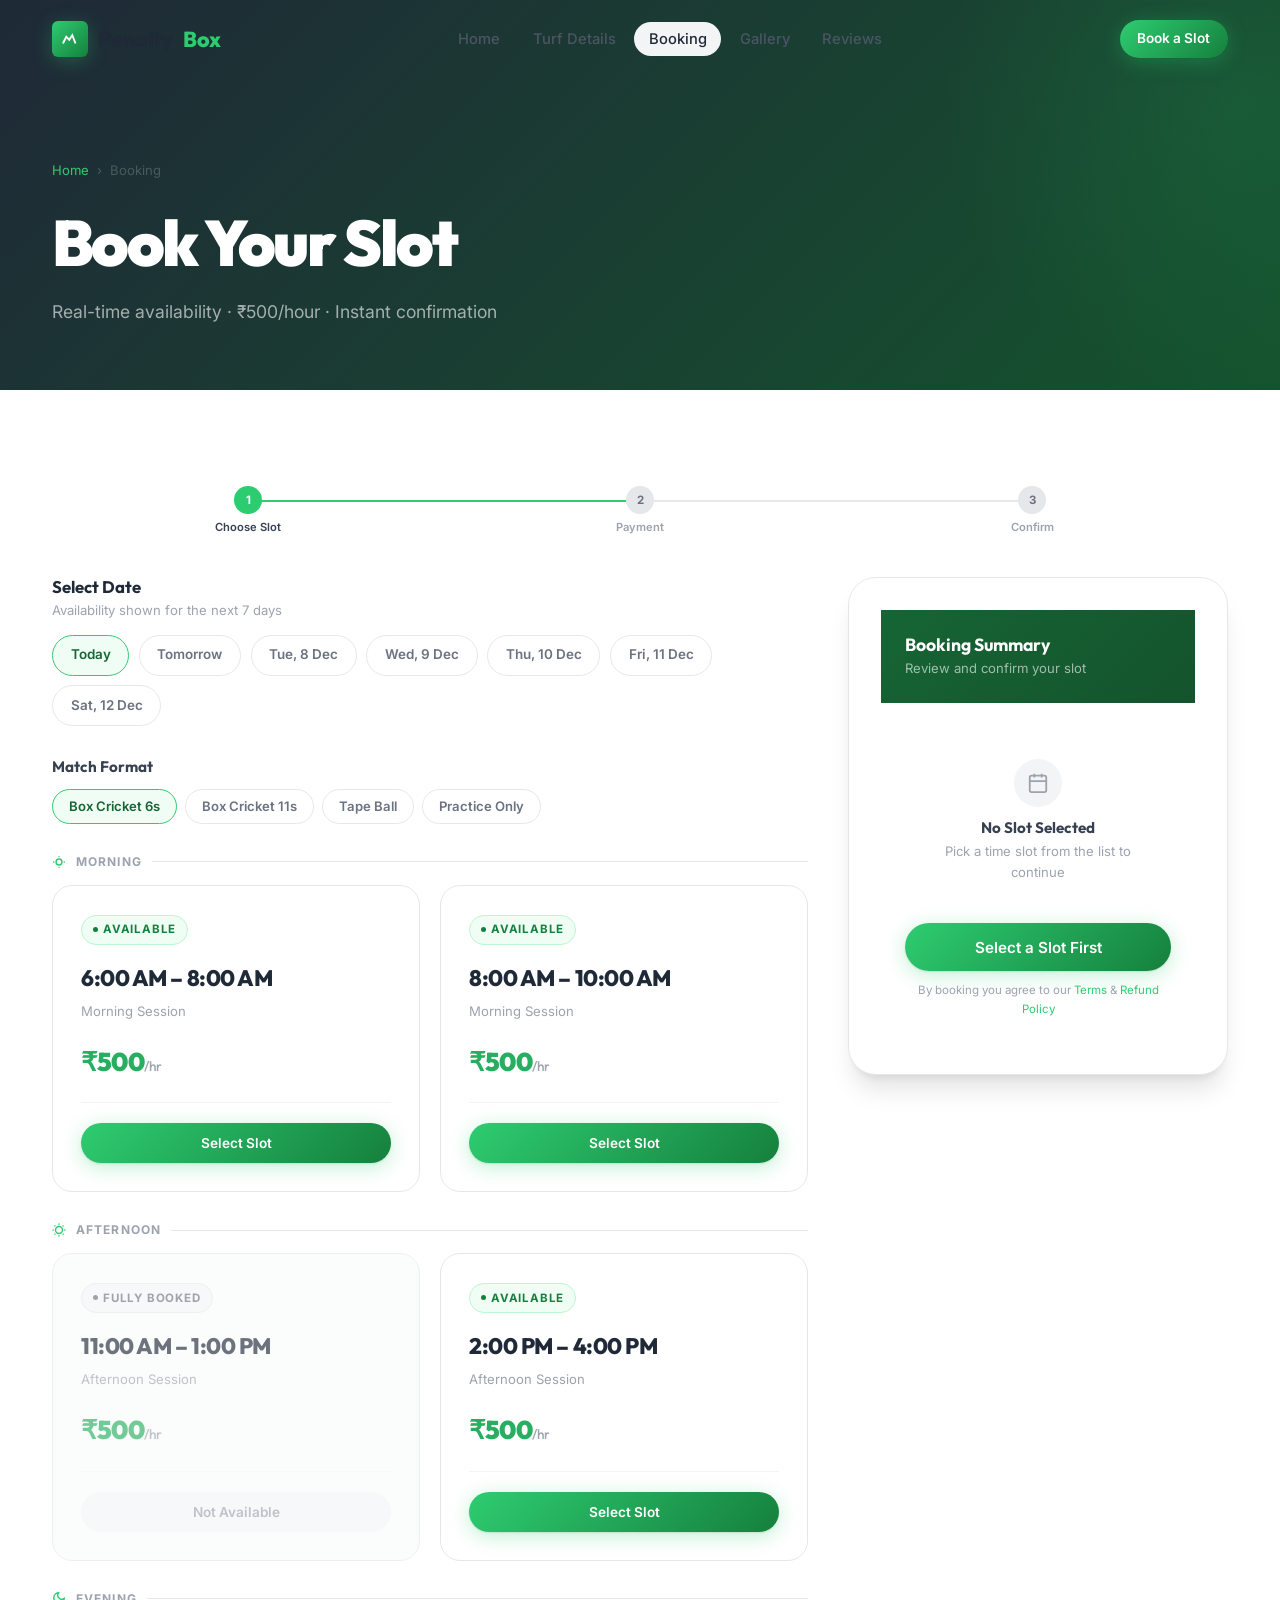
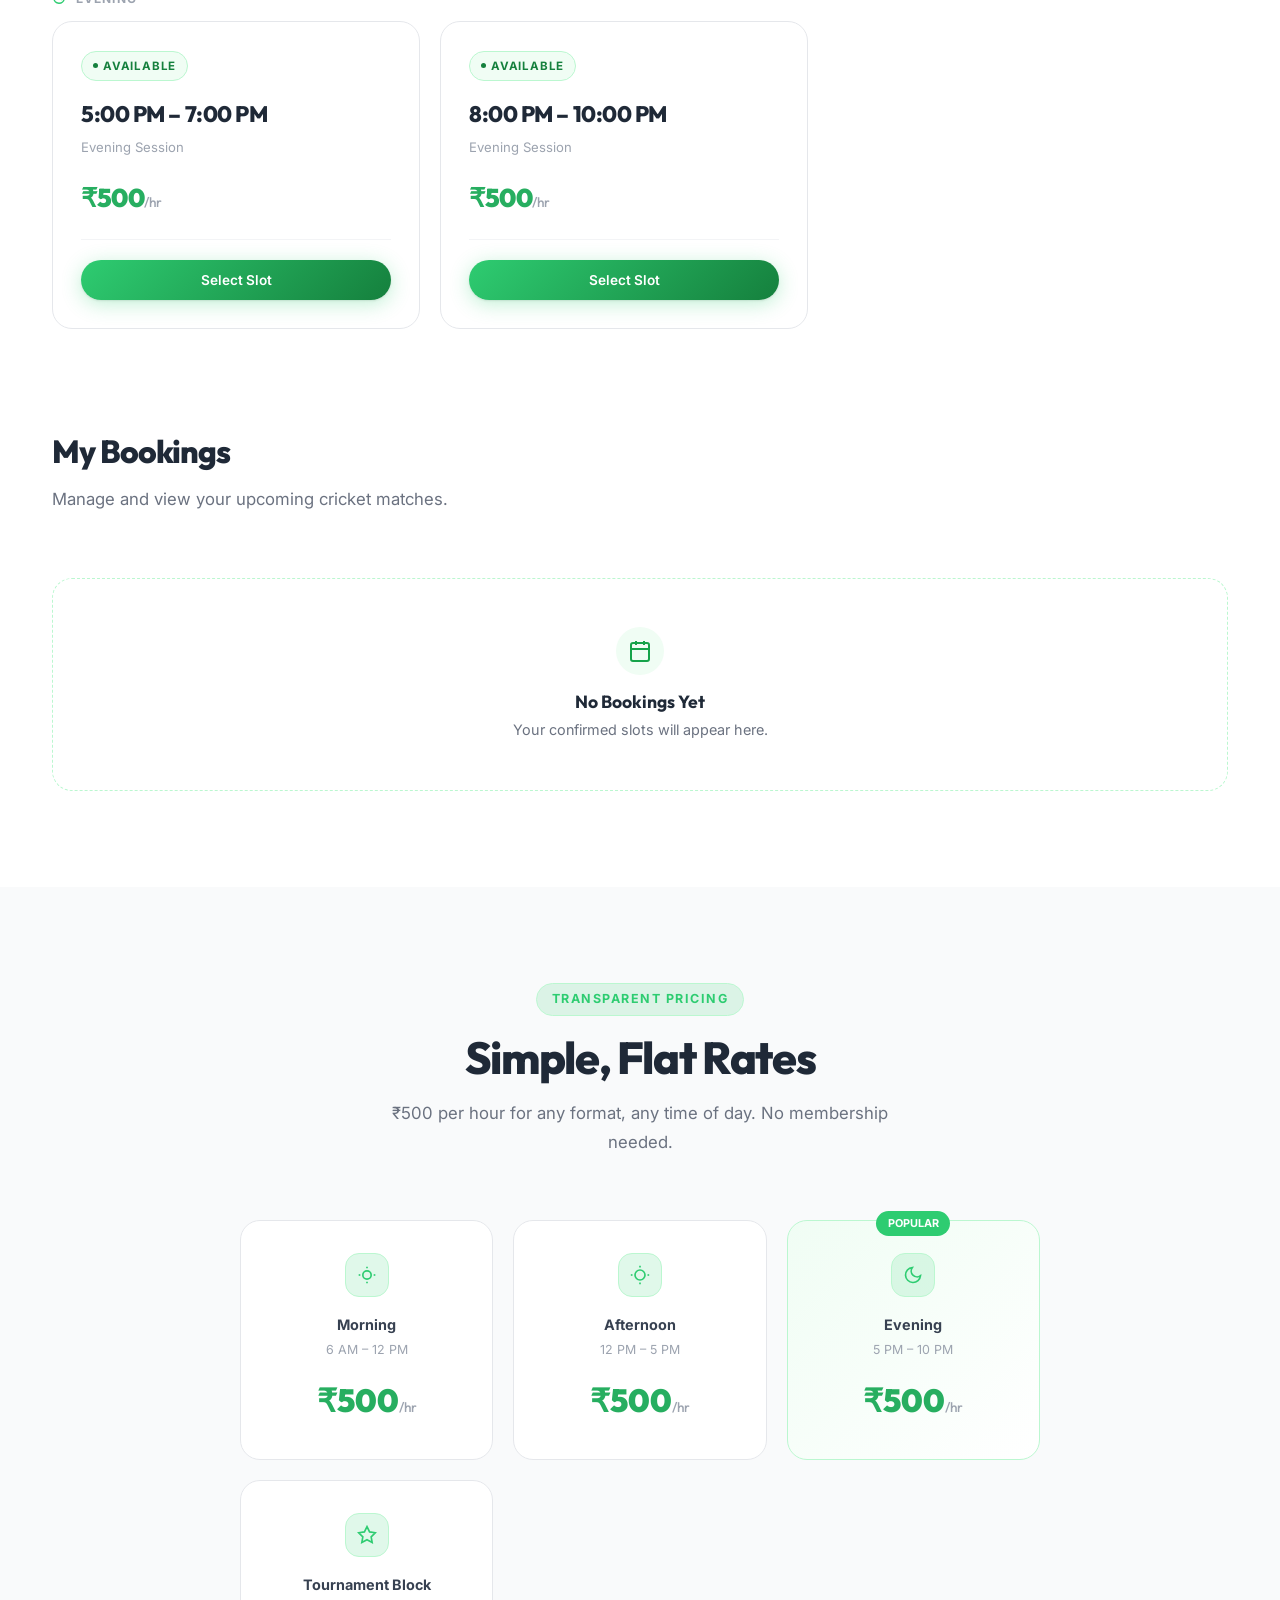
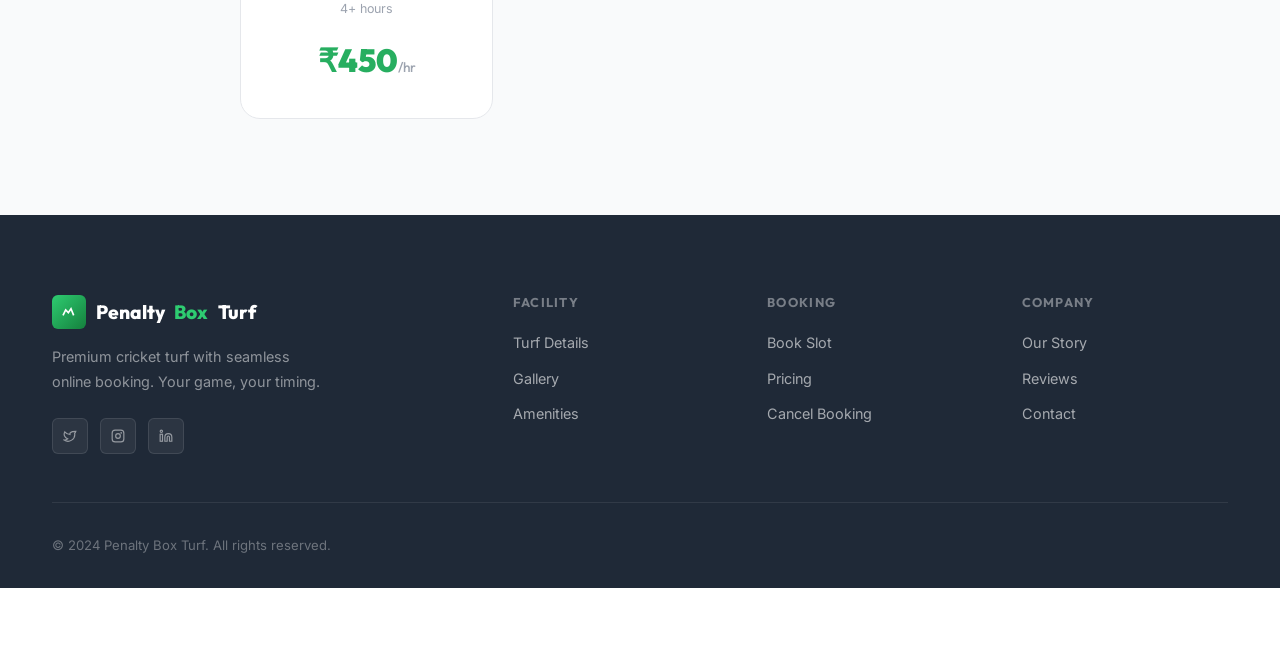
==== commit 3f578d41: "website completed" ====
--- a/booking.html
+++ b/booking.html
@@ -1,90 +1,480 @@
 <!DOCTYPE html>
 <html lang="en">
+
 <head>
   <meta charset="UTF-8" />
   <meta name="viewport" content="width=device-width, initial-scale=1.0" />
-  <title>Book a Slot | Elite Turf Arena</title>
-  <meta name="description" content="Book your football slot at Elite Turf Arena. Choose from morning, afternoon, and evening slots. Instant confirmation." />
+  <title>Book a Slot | Penalty Box Turf</title>
+  <meta name="description"
+    content="Book your cricket turf slot at Penalty Box Turf. ₹500/hour. Instant confirmation. No hidden fees." />
   <link rel="stylesheet" href="styles.css" />
   <style>
+    /* ---- Booking Page Extras ---- */
+    .booking-layout {
+      display: grid;
+      grid-template-columns: 1fr 380px;
+      gap: 2.5rem;
+      align-items: start;
+    }
+
+    /* DATE TABS */
     .date-tabs {
       display: flex;
-      gap: 0.75rem;
+      gap: 0.6rem;
       flex-wrap: wrap;
-      margin-bottom: 2.5rem;
-    }
+      margin-bottom: 2rem;
+    }
+
     .date-tab {
-      padding: 0.65rem 1.25rem;
+      padding: 0.55rem 1.1rem;
       border: 1.5px solid var(--gray-200);
       border-radius: var(--radius-full);
-      font-size: 0.88rem;
+      font-size: 0.84rem;
       font-weight: 600;
       color: var(--gray-500);
       cursor: pointer;
       transition: var(--transition);
       background: white;
-    }
+      white-space: nowrap;
+    }
+
     .date-tab:hover {
       border-color: var(--accent);
-      color: var(--gray-800);
-    }
+      color: var(--gray-700);
+    }
+
     .date-tab.active {
       border-color: var(--accent);
       background: var(--green-50);
       color: var(--green-800);
     }
-    .booking-layout {
-      display: grid;
-      grid-template-columns: 1fr 360px;
-      gap: 2.5rem;
-      align-items: start;
-    }
+
+    /* TIME GROUP */
     .time-group-label {
-      font-size: 0.78rem;
+      display: flex;
+      align-items: center;
+      gap: 0.6rem;
+      font-size: 0.75rem;
       font-weight: 700;
       letter-spacing: 0.1em;
       text-transform: uppercase;
       color: var(--gray-400);
-      margin-bottom: 1rem;
-      margin-top: 2rem;
-      display: flex;
-      align-items: center;
-      gap: 0.6rem;
-    }
+      margin: 1.75rem 0 0.85rem;
+    }
+
+    .time-group-label svg {
+      color: var(--accent);
+      flex-shrink: 0;
+    }
+
     .time-group-label::after {
       content: '';
       flex: 1;
       height: 1px;
       background: var(--gray-200);
     }
-    .size-pills {
-      display: flex;
-      gap: 0.5rem;
-      flex-wrap: wrap;
-      margin-bottom: 2rem;
-    }
-    .size-pill {
-      padding: 0.45rem 1rem;
+
+    /* SLOTS GRID — horizontal cards */
+    .slots-list {
+      display: flex;
+      flex-direction: column;
+      gap: 0.75rem;
+      margin-bottom: 0.5rem;
+    }
+
+    .slot-list-card {
+      display: grid;
+      grid-template-columns: 1fr auto auto;
+      align-items: center;
+      gap: 1.25rem;
+      padding: 1.1rem 1.4rem;
+      border: 1.5px solid var(--gray-200);
+      border-radius: var(--radius-lg);
+      background: white;
+      transition: var(--transition-slow);
+      cursor: pointer;
+      position: relative;
+      overflow: hidden;
+    }
+
+    .slot-list-card::before {
+      content: '';
+      position: absolute;
+      left: 0;
+      top: 0;
+      bottom: 0;
+      width: 3px;
+      background: var(--accent);
+      transform: scaleY(0);
+      transition: transform 0.3s ease;
+    }
+
+    .slot-list-card.available:hover {
+      border-color: var(--accent);
+      box-shadow: 0 0 0 3px rgba(46, 204, 113, 0.08), var(--shadow-md);
+      transform: translateY(-2px);
+    }
+
+    .slot-list-card.available:hover::before {
+      transform: scaleY(1);
+    }
+
+    .slot-list-card.selected {
+      border-color: var(--accent);
+      background: var(--green-50);
+      box-shadow: 0 0 0 3px rgba(46, 204, 113, 0.12);
+    }
+
+    .slot-list-card.selected::before {
+      transform: scaleY(1);
+    }
+
+    .slot-list-card.booked {
+      opacity: 0.65;
+      cursor: not-allowed;
+      background: var(--gray-50);
+    }
+
+    .slot-list-card.user-booked {
+      border-color: var(--green-300);
+      background: var(--green-50);
+      cursor: default;
+    }
+
+    .slot-list-card.user-booked::before {
+      background: var(--green-500);
+      transform: scaleY(1);
+    }
+
+    .slot-info {}
+
+    .slot-list-time {
+      font-family: var(--font-primary);
+      font-size: 1rem;
+      font-weight: 700;
+      color: var(--gray-800);
+    }
+
+    .slot-list-sub {
+      font-size: 0.78rem;
+      color: var(--gray-400);
+      margin-top: 0.1rem;
+    }
+
+    .slot-list-price {
+      font-family: var(--font-primary);
+      font-size: 1.1rem;
+      font-weight: 800;
+      color: var(--accent-dark);
+      text-align: right;
+      white-space: nowrap;
+    }
+
+    .slot-list-price span {
+      font-size: 0.75rem;
+      font-weight: 500;
+      color: var(--gray-400);
+    }
+
+    .slot-list-badge {
+      display: inline-flex;
+      align-items: center;
+      gap: 0.3rem;
+      font-size: 0.7rem;
+      font-weight: 700;
+      letter-spacing: 0.06em;
+      text-transform: uppercase;
+      padding: 0.25rem 0.65rem;
+      border-radius: var(--radius-full);
+      white-space: nowrap;
+    }
+
+    .badge-available {
+      background: var(--green-50);
+      color: var(--green-700);
+      border: 1px solid var(--green-200);
+    }
+
+    .badge-booked {
+      background: var(--gray-100);
+      color: var(--gray-400);
+      border: 1px solid var(--gray-200);
+    }
+
+    .badge-yours {
+      background: var(--green-100);
+      color: var(--green-800);
+      border: 1px solid var(--green-300);
+    }
+
+    .badge-dot {
+      width: 5px;
+      height: 5px;
+      border-radius: 50%;
+      background: currentColor;
+      flex-shrink: 0;
+    }
+
+    /* BOOKING PANEL */
+    .booking-panel {
+      background: white;
+      border: 1px solid var(--gray-200);
+      border-radius: var(--radius-xl);
+      overflow: hidden;
+      box-shadow: var(--shadow-xl);
+    }
+
+    .panel-header {
+      background: linear-gradient(135deg, #166534 0%, #14532d 100%);
+      padding: 1.5rem;
+      color: white;
+    }
+
+    .panel-header h3 {
+      font-family: var(--font-primary);
+      font-size: 1.1rem;
+      font-weight: 700;
+      color: white;
+      margin-bottom: 0.2rem;
+    }
+
+    .panel-header p {
+      font-size: 0.82rem;
+      color: rgba(255, 255, 255, 0.6);
+    }
+
+    .panel-body {
+      padding: 1.5rem;
+    }
+
+    /* EMPTY STATE */
+    .panel-empty-state {
+      text-align: center;
+      padding: 2rem 1rem;
+    }
+
+    .panel-empty-icon {
+      width: 48px;
+      height: 48px;
+      border-radius: 50%;
+      background: var(--gray-100);
+      display: flex;
+      align-items: center;
+      justify-content: center;
+      margin: 0 auto 0.75rem;
+      color: var(--gray-400);
+    }
+
+    .panel-empty-state h4 {
+      font-size: 0.95rem;
+      font-weight: 700;
+      color: var(--gray-700);
+      margin-bottom: 0.25rem;
+    }
+
+    .panel-empty-state p {
+      font-size: 0.82rem;
+      color: var(--gray-400);
+    }
+
+    /* SELECTED SLOT SUMMARY */
+    .summary-card {
+      background: var(--green-50);
+      border: 1.5px solid var(--green-200);
+      border-radius: var(--radius-md);
+      padding: 1.1rem;
+      margin-bottom: 1.25rem;
+    }
+
+    .summary-label {
+      font-size: 0.72rem;
+      font-weight: 700;
+      text-transform: uppercase;
+      letter-spacing: 0.08em;
+      color: var(--green-700);
+      margin-bottom: 0.6rem;
+    }
+
+    .summary-time {
+      font-family: var(--font-primary);
+      font-size: 1.1rem;
+      font-weight: 800;
+      color: var(--gray-800);
+      margin-bottom: 0.2rem;
+    }
+
+    .summary-date {
+      font-size: 0.8rem;
+      color: var(--gray-400);
+    }
+
+    /* DURATION SELECTOR */
+    .duration-selector {
+      display: flex;
+      align-items: center;
+      justify-content: space-between;
+      background: var(--gray-50);
+      border: 1px solid var(--gray-200);
+      border-radius: var(--radius-md);
+      padding: 0.75rem 1rem;
+      margin-bottom: 1.25rem;
+    }
+
+    .dur-label {
+      font-size: 0.85rem;
+      font-weight: 600;
+      color: var(--gray-700);
+    }
+
+    .dur-controls {
+      display: flex;
+      align-items: center;
+      gap: 0;
       border: 1.5px solid var(--gray-200);
       border-radius: var(--radius-full);
+      overflow: hidden;
+      background: white;
+    }
+
+    .dur-btn {
+      width: 32px;
+      height: 32px;
+      border: none;
+      background: none;
+      cursor: pointer;
+      font-size: 1rem;
+      font-weight: 700;
+      color: var(--gray-600);
+      transition: var(--transition);
+      display: flex;
+      align-items: center;
+      justify-content: center;
+    }
+
+    .dur-btn:hover {
+      background: var(--accent-glow);
+      color: var(--accent);
+    }
+
+    .dur-value {
+      min-width: 52px;
+      text-align: center;
+      font-size: 0.85rem;
+      font-weight: 700;
+      color: var(--gray-800);
+      padding: 0 0.25rem;
+    }
+
+    /* PAYMENT */
+    .payment-grid {
+      display: grid;
+      grid-template-columns: 1fr 1fr;
+      gap: 0.6rem;
+      margin-bottom: 1.25rem;
+    }
+
+    .payment-option {
+      border: 1.5px solid var(--gray-200);
+      border-radius: var(--radius-md);
+      padding: 0.7rem 0.85rem;
+      cursor: pointer;
+      transition: var(--transition);
+      display: flex;
+      align-items: center;
+      gap: 0.55rem;
       font-size: 0.82rem;
       font-weight: 600;
-      color: var(--gray-500);
-      cursor: pointer;
-      transition: var(--transition);
-      background: white;
-    }
-    .size-pill.active {
+      color: var(--gray-600);
+    }
+
+    .payment-option svg {
+      flex-shrink: 0;
+    }
+
+    .payment-option:hover {
+      border-color: var(--accent);
+      color: var(--gray-800);
+    }
+
+    .payment-option.selected {
       border-color: var(--accent);
       background: var(--green-50);
       color: var(--green-800);
     }
+
+    /* PRICE BREAKDOWN */
+    .price-breakdown {
+      background: var(--gray-50);
+      border-radius: var(--radius-md);
+      padding: 0.9rem 1rem;
+      border: 1px solid var(--gray-200);
+      margin-bottom: 1.25rem;
+    }
+
+    .breakdown-row {
+      display: flex;
+      justify-content: space-between;
+      align-items: center;
+      font-size: 0.84rem;
+      padding: 0.3rem 0;
+    }
+
+    .breakdown-row .lbl {
+      color: var(--gray-500);
+    }
+
+    .breakdown-row .val {
+      font-weight: 700;
+      color: var(--gray-800);
+    }
+
+    .breakdown-divider {
+      height: 1px;
+      background: var(--gray-200);
+      margin: 0.5rem 0;
+    }
+
+    .breakdown-total {
+      display: flex;
+      justify-content: space-between;
+      align-items: center;
+      margin-top: 0.25rem;
+    }
+
+    .breakdown-total .lbl {
+      font-weight: 700;
+      color: var(--gray-800);
+      font-size: 0.9rem;
+    }
+
+    .breakdown-total .val {
+      font-family: var(--font-primary);
+      font-size: 1.2rem;
+      font-weight: 900;
+      color: var(--green-700);
+    }
+
+    /* CONFIRM BTN — always visible */
+    .confirm-btn-wrap {
+      position: sticky;
+      bottom: 0;
+      background: white;
+      padding: 1rem 1.5rem;
+      border-top: 1px solid var(--gray-100);
+      margin: -1.5rem;
+      margin-top: 0;
+    }
+
+
+
+    /* STEP INDICATOR */
     .booking-steps {
       display: flex;
       align-items: center;
       gap: 0;
-      margin-bottom: 3rem;
-    }
+      margin-bottom: 2.5rem;
+    }
+
     .booking-step {
       display: flex;
       flex-direction: column;
@@ -93,6 +483,7 @@
       flex: 1;
       position: relative;
     }
+
     .booking-step:not(:last-child)::after {
       content: '';
       position: absolute;
@@ -103,9 +494,12 @@
       background: var(--gray-200);
       z-index: 0;
     }
-    .booking-step.active:not(:last-child)::after {
+
+    .booking-step.active:not(:last-child)::after,
+    .booking-step.done:not(:last-child)::after {
       background: var(--accent);
     }
+
     .step-circle {
       width: 28px;
       height: 28px;
@@ -120,33 +514,81 @@
       position: relative;
       z-index: 1;
     }
+
     .booking-step.active .step-circle {
       background: var(--accent);
       color: white;
     }
+
     .booking-step.done .step-circle {
-      background: var(--green-100);
-      color: var(--green-700);
-    }
+      background: var(--green-500);
+      color: white;
+    }
+
     .step-label {
-      font-size: 0.72rem;
+      font-size: 0.7rem;
       color: var(--gray-400);
       font-weight: 600;
       white-space: nowrap;
     }
-    .booking-step.active .step-label { color: var(--gray-700); }
-    @media (max-width: 900px) {
-      .booking-layout { grid-template-columns: 1fr; }
+
+    .booking-step.active .step-label {
+      color: var(--gray-700);
+    }
+
+    /* SIZE PILLS */
+    .size-pills {
+      display: flex;
+      gap: 0.5rem;
+      flex-wrap: wrap;
+      margin-bottom: 1.75rem;
+    }
+
+    .size-pill {
+      padding: 0.4rem 1rem;
+      border: 1.5px solid var(--gray-200);
+      border-radius: var(--radius-full);
+      font-size: 0.82rem;
+      font-weight: 600;
+      color: var(--gray-500);
+      cursor: pointer;
+      transition: var(--transition);
+      background: white;
+    }
+
+    .size-pill.active {
+      border-color: var(--accent);
+      background: var(--green-50);
+      color: var(--green-800);
+    }
+
+    @media(max-width:900px) {
+      .booking-layout {
+        grid-template-columns: 1fr;
+      }
+    }
+
+    @media(max-width:640px) {
+      .payment-grid {
+        grid-template-columns: 1fr;
+      }
     }
   </style>
 </head>
+
 <body class="page-wrapper">
 
+  <!-- NAVBAR -->
   <nav class="navbar scrolled" id="navbar">
     <div class="navbar-inner">
       <a href="index.html" class="navbar-logo">
-        <span class="logo-icon">⚽</span>
-        Elite<span>Turf</span>
+        <span class="logo-icon">
+          <svg width="18" height="18" viewBox="0 0 24 24" fill="none" stroke="white" stroke-width="2.5"
+            stroke-linecap="round">
+            <path d="M3 17l4-8 4 4 4-6 4 10" />
+          </svg>
+        </span>
+        Penalty<span>Box</span>
       </a>
       <ul class="navbar-nav">
         <li><a href="index.html" class="nav-link">Home</a></li>
@@ -156,40 +598,48 @@
         <li><a href="reviews.html" class="nav-link">Reviews</a></li>
       </ul>
       <div class="navbar-cta">
-        <a href="booking.html" class="btn btn-primary btn-sm">Book Your Slot</a>
+        <a href="booking.html" class="btn btn-primary btn-sm">Book a Slot</a>
       </div>
       <div class="nav-toggle" id="navToggle"><span></span><span></span><span></span></div>
     </div>
   </nav>
 
+  <!-- MOBILE MENU -->
   <div class="mobile-menu" id="mobileMenu">
     <div class="mobile-menu-header">
       <a href="index.html" class="navbar-logo" style="color:#1f2937">
-        <span class="logo-icon">⚽</span>
-        Elite<span style="color:var(--accent)">Turf</span>
+        <span class="logo-icon"><svg width="18" height="18" viewBox="0 0 24 24" fill="none" stroke="white"
+            stroke-width="2.5">
+            <path d="M3 17l4-8 4 4 4-6 4 10" />
+          </svg></span>
+        Penalty<span style="color:var(--accent)">Box</span>
       </a>
-      <button id="mobileMenuClose" style="background:none;border:none;font-size:1.5rem;cursor:pointer;color:#374151;">✕</button>
+      <button id="mobileMenuClose"
+        style="background:none;border:none;font-size:1.5rem;cursor:pointer;color:#374151;">✕</button>
     </div>
     <nav class="mobile-menu-links">
-      <a href="index.html">Home</a><a href="turf.html">Turf Details</a><a href="booking.html">Booking</a><a href="gallery.html">Gallery</a><a href="reviews.html">Reviews</a>
+      <a href="index.html">Home</a><a href="turf.html">Turf Details</a>
+      <a href="booking.html">Booking</a><a href="gallery.html">Gallery</a><a href="reviews.html">Reviews</a>
     </nav>
-    <a href="booking.html" class="btn btn-primary" style="margin-top:2rem;">Book Your Slot →</a>
+    <a href="booking.html" class="btn btn-primary" style="margin-top:2rem;">Book a Slot</a>
   </div>
 
+  <!-- PAGE HEADER -->
   <div class="page-header">
     <div class="container page-header-content">
       <div class="breadcrumb">
         <a href="index.html">Home</a><span>›</span><span>Booking</span>
       </div>
       <h1>Book Your Slot</h1>
-      <p>Real-time availability. Instant confirmation. No hidden fees.</p>
+      <p>Real-time availability · ₹500/hour · Instant confirmation</p>
     </div>
   </div>
 
+  <!-- MAIN SECTION -->
   <section class="section">
     <div class="container">
 
-      <!-- Booking Steps -->
+      <!-- Step Indicator -->
       <div class="booking-steps fade-in">
         <div class="booking-step active" id="step1indicator">
           <div class="step-circle">1</div>
@@ -206,194 +656,410 @@
       </div>
 
       <div class="booking-layout">
-        <!-- Left: Slots -->
+
+        <!-- LEFT: Slot list -->
         <div>
-          <!-- Date Tabs -->
+          <!-- Date picker -->
           <div class="fade-in">
-            <div style="margin-bottom:1rem;">
-              <h3 style="font-family:var(--font-primary);font-size:1.1rem;font-weight:700;margin-bottom:0.25rem;">Select Date</h3>
-              <p style="font-size:0.85rem;color:var(--gray-400);">Showing availability for the next 7 days</p>
+            <div style="margin-bottom:0.85rem;">
+              <h3 style="font-family:var(--font-primary);font-size:1.05rem;font-weight:700;margin-bottom:0.2rem;">Select
+                Date</h3>
+              <p style="font-size:0.82rem;color:var(--gray-400);">Availability shown for the next 7 days</p>
             </div>
-            <div class="date-tabs" id="dateTabs">
-              <!-- rendered by JS -->
+            <div class="date-tabs" id="dateTabs"></div>
+          </div>
+
+          <!-- Format filter -->
+          <div class="fade-in">
+            <div style="display:flex;align-items:center;justify-content:space-between;margin-bottom:0.75rem;">
+              <h3 style="font-family:var(--font-primary);font-size:0.95rem;font-weight:700;color:var(--gray-700);">Match
+                Format</h3>
+            </div>
+            <div class="size-pills">
+              <div class="size-pill active" onclick="setFormat(this,'Box Cricket 6s')">Box Cricket 6s</div>
+              <div class="size-pill" onclick="setFormat(this,'Box Cricket 11s')">Box Cricket 11s</div>
+              <div class="size-pill" onclick="setFormat(this,'Tape Ball')">Tape Ball</div>
+              <div class="size-pill" onclick="setFormat(this,'Practice Only')">Practice Only</div>
             </div>
           </div>
 
-          <!-- Format filters -->
-          <div class="fade-in">
-            <div style="margin-bottom:0.75rem;">
-              <h3 style="font-family:var(--font-primary);font-size:1rem;font-weight:700;">Game Format</h3>
-            </div>
-            <div class="size-pills">
-              <div class="size-pill active" onclick="setFormat(this,'11v11')">11 v 11</div>
-              <div class="size-pill" onclick="setFormat(this,'7v7')">7 v 7</div>
-              <div class="size-pill" onclick="setFormat(this,'5v5')">5 v 5</div>
-            </div>
-          </div>
-
-          <!-- Slot Groups -->
-          <div id="slotGroups" class="fade-in">
-            <!-- Rendered by JS -->
-          </div>
-        </div>
-
-        <!-- Right: Booking Summary Panel -->
+          <!-- Slot list -->
+          <div id="slotGroups" class="fade-in"></div>
+        </div>
+
+        <!-- RIGHT: Booking Panel -->
         <div>
           <div class="booking-panel fade-in-right">
-            <h3>Booking Summary</h3>
-            <p class="subtitle">Select a slot to get started</p>
-
-            <div class="selected-slot-display" id="selectedSlotDisplay">
-              <div style="font-size:0.75rem;font-weight:700;text-transform:uppercase;letter-spacing:0.08em;color:var(--green-700);margin-bottom:0.75rem;">Selected Slot</div>
-              <div style="font-family:var(--font-primary);font-size:1.3rem;font-weight:800;color:var(--gray-800);" id="summaryTime">-</div>
-              <div style="font-size:0.82rem;color:var(--gray-400);margin-bottom:0.75rem;" id="summaryDate">-</div>
-              <div style="display:flex;justify-content:space-between;align-items:center;padding-top:0.75rem;border-top:1px solid var(--green-200);">
-                <span style="font-size:0.88rem;color:var(--gray-600);">Price</span>
-                <span style="font-family:var(--font-primary);font-size:1.2rem;font-weight:900;color:var(--accent-dark);" id="summaryPrice">-</span>
-              </div>
+            <div class="panel-header">
+              <h3>Booking Summary</h3>
+              <p>Review and confirm your slot</p>
             </div>
-
-            <div id="paymentSection" style="display:none;">
-              <div style="font-size:0.85rem;font-weight:700;color:var(--gray-700);margin-bottom:0.75rem;">Payment Method</div>
-              <div class="payment-options">
-                <div class="payment-option selected" onclick="selectPayment(this)" data-method="Credit Card">
-                  <span class="payment-icon">💳</span> Credit Card
-                </div>
-                <div class="payment-option" onclick="selectPayment(this)" data-method="UPI">
-                  <span class="payment-icon">📱</span> UPI
-                </div>
-                <div class="payment-option" onclick="selectPayment(this)" data-method="Net Banking">
-                  <span class="payment-icon">🏦</span> Net Banking
-                </div>
-                <div class="payment-option" onclick="selectPayment(this)" data-method="Pay at Venue">
-                  <span class="payment-icon">🤝</span> Pay at Venue
+            <div class="panel-body">
+
+              <!-- Empty state -->
+              <div id="panelEmpty">
+                <div class="panel-empty-state">
+                  <div class="panel-empty-icon">
+                    <svg width="22" height="22" viewBox="0 0 24 24" fill="none" stroke="currentColor" stroke-width="2">
+                      <rect x="3" y="4" width="18" height="18" rx="2" />
+                      <line x1="16" y1="2" x2="16" y2="6" />
+                      <line x1="8" y1="2" x2="8" y2="6" />
+                      <line x1="3" y1="10" x2="21" y2="10" />
+                    </svg>
+                  </div>
+                  <h4>No Slot Selected</h4>
+                  <p>Pick a time slot from the list to continue</p>
                 </div>
               </div>
-              <div style="background:var(--gray-50);border-radius:var(--radius-md);padding:1rem;margin-bottom:1.25rem;border:1px solid var(--gray-200);">
-                <div style="display:flex;justify-content:space-between;font-size:0.85rem;margin-bottom:0.4rem;"><span style="color:var(--gray-500)">Slot Rate</span><span id="priceBreakdown1" style="font-weight:600">-</span></div>
-                <div style="display:flex;justify-content:space-between;font-size:0.85rem;margin-bottom:0.4rem;"><span style="color:var(--gray-500)">Service Fee</span><span style="font-weight:600">$2.00</span></div>
-                <div style="height:1px;background:var(--gray-200);margin:0.6rem 0;"></div>
-                <div style="display:flex;justify-content:space-between;font-size:0.95rem;"><span style="font-weight:700;color:var(--gray-800)">Total</span><span id="priceBreakdownTotal" style="font-weight:800;color:var(--green-700);font-family:var(--font-primary);">-</span></div>
+
+              <!-- Filled state -->
+              <div id="panelFilled" style="display:none;">
+
+                <!-- Slot summary -->
+                <div class="summary-card">
+                  <div class="summary-label">Selected Slot</div>
+                  <div class="summary-time" id="summaryTime">—</div>
+                  <div class="summary-date" id="summaryDate">—</div>
+                </div>
+
+                <!-- Duration -->
+                <div class="duration-selector">
+                  <div>
+                    <div class="dur-label">Duration</div>
+                    <div style="font-size:0.75rem;color:var(--gray-400);margin-top:0.1rem;">₹500 per additional hour
+                    </div>
+                  </div>
+                  <div style="display:flex;align-items:center;gap:0.75rem;">
+                    <span id="durDisplay"
+                      style="font-family:var(--font-primary);font-size:0.9rem;font-weight:700;color:var(--gray-800);">1
+                      hour</span>
+                    <div class="dur-controls">
+                      <button class="dur-btn" onclick="setDuration(-1)">
+                        <svg width="12" height="12" viewBox="0 0 24 24" fill="none" stroke="currentColor"
+                          stroke-width="3">
+                          <line x1="5" y1="12" x2="19" y2="12" />
+                        </svg>
+                      </button>
+                      <div class="dur-value" id="durValue">1h</div>
+                      <button class="dur-btn" onclick="setDuration(1)">
+                        <svg width="12" height="12" viewBox="0 0 24 24" fill="none" stroke="currentColor"
+                          stroke-width="3">
+                          <line x1="12" y1="5" x2="12" y2="19" />
+                          <line x1="5" y1="12" x2="19" y2="12" />
+                        </svg>
+                      </button>
+                    </div>
+                  </div>
+                </div>
+
+                <!-- Payment method -->
+                <div id="paymentSection">
+                  <div style="font-size:0.82rem;font-weight:700;color:var(--gray-600);margin-bottom:0.65rem;">Payment
+                    Method</div>
+                  <div class="payment-grid">
+                    <div class="payment-option" onclick="selectPayment(this)" data-method="UPI">
+                      <svg width="15" height="15" viewBox="0 0 24 24" fill="none" stroke="currentColor"
+                        stroke-width="2">
+                        <rect x="5" y="2" width="14" height="20" rx="2" />
+                        <line x1="12" y1="18" x2="12" y2="18" />
+                      </svg>
+                      UPI
+                    </div>
+                    <div class="payment-option selected" onclick="selectPayment(this)" data-method="Credit Card">
+                      <svg width="15" height="15" viewBox="0 0 24 24" fill="none" stroke="currentColor"
+                        stroke-width="2">
+                        <rect x="1" y="4" width="22" height="16" rx="2" />
+                        <line x1="1" y1="10" x2="23" y2="10" />
+                      </svg>
+                      Card
+                    </div>
+                    <div class="payment-option" onclick="selectPayment(this)" data-method="Net Banking">
+                      <svg width="15" height="15" viewBox="0 0 24 24" fill="none" stroke="currentColor"
+                        stroke-width="2">
+                        <rect x="2" y="5" width="20" height="14" rx="1" />
+                        <polyline points="2 10 22 10" />
+                      </svg>
+                      Net Banking
+                    </div>
+                    <div class="payment-option" onclick="selectPayment(this)" data-method="Pay at Venue">
+                      <svg width="15" height="15" viewBox="0 0 24 24" fill="none" stroke="currentColor"
+                        stroke-width="2">
+                        <path d="M17 9V7a5 5 0 0 0-10 0v2" />
+                        <rect x="3" y="9" width="18" height="13" rx="2" />
+                      </svg>
+                      Pay Later
+                    </div>
+                  </div>
+
+                  <!-- Price breakdown -->
+                  <div class="price-breakdown">
+                    <div class="breakdown-row">
+                      <span class="lbl">Slot Rate</span>
+                      <span class="val" id="priceBreakdown1">—</span>
+                    </div>
+                    <div class="breakdown-row">
+                      <span class="lbl">Platform Fee</span>
+                      <span class="val">₹0</span>
+                    </div>
+                    <div class="breakdown-divider"></div>
+                    <div class="breakdown-total">
+                      <span class="lbl">Total</span>
+                      <span class="val" id="priceBreakdownTotal">—</span>
+                    </div>
+                  </div>
+                </div>
+
+              </div><!-- /panelFilled -->
+
+              <!-- Confirm button — always visible -->
+              <div style="margin-top:0.5rem;">
+                <button class="btn btn-primary"
+                  style="width:100%;font-size:0.95rem;padding:0.9rem 1rem;justify-content:center;" id="bookBtn" disabled
+                  onclick="handleBooking()">
+                  Select a Slot First
+                </button>
+                <p
+                  style="font-size:0.72rem;color:var(--gray-400);text-align:center;margin-top:0.65rem;line-height:1.6;">
+                  By booking you agree to our <a href="#" style="color:var(--accent);">Terms</a> &amp; <a href="#"
+                    style="color:var(--accent);">Refund Policy</a>
+                </p>
               </div>
-            </div>
-
-            <button class="btn btn-primary" style="width:100%;font-size:1rem;padding:0.9rem;" id="bookBtn" disabled onclick="handleBooking()">
-              Select a Slot to Continue
-            </button>
-            <p style="font-size:0.75rem;color:var(--gray-400);text-align:center;margin-top:0.75rem;">
-              By clicking, you agree to our <a href="#" style="color:var(--accent)">Terms of Play</a> and <a href="#" style="color:var(--accent)">Refund Policy</a>.
-            </p>
+
+            </div><!-- /panel-body -->
           </div>
 
-          <!-- Why Book Here -->
-          <div style="background:var(--gray-50);border:1px solid var(--gray-200);border-radius:var(--radius-lg);padding:1.5rem;margin-top:1.5rem;" class="fade-in">
-            <div style="font-size:0.8rem;font-weight:700;text-transform:uppercase;letter-spacing:0.08em;color:var(--gray-400);margin-bottom:1rem;">Why Elite Turf?</div>
-            <div style="display:flex;flex-direction:column;gap:0.7rem;">
-              <div style="display:flex;align-items:center;gap:0.6rem;font-size:0.85rem;color:var(--gray-600);">
-                <span style="color:var(--accent)">✓</span> Instant booking confirmation
-              </div>
-              <div style="display:flex;align-items:center;gap:0.6rem;font-size:0.85rem;color:var(--gray-600);">
-                <span style="color:var(--accent)">✓</span> Free cancellation up to 2 hours before
-              </div>
-              <div style="display:flex;align-items:center;gap:0.6rem;font-size:0.85rem;color:var(--gray-600);">
-                <span style="color:var(--accent)">✓</span> No hidden fees, ever
-              </div>
-              <div style="display:flex;align-items:center;gap:0.6rem;font-size:0.85rem;color:var(--gray-600);">
-                <span style="color:var(--accent)">✓</span> 4.9★ rated by 200+ teams
-              </div>
-            </div>
-          </div>
+
         </div>
       </div>
     </div>
   </section>
 
-  <!-- Pricing Section -->
+  <!-- MY BOOKINGS SECTION (Added) -->
+  <section class="section" id="myBookingsSection" style="display: none; padding-top: 0;">
+    <div class="container">
+      <div class="section-header fade-in">
+        <h2 class="section-title" style="font-size: 2rem;">My Bookings</h2>
+        <p class="section-subtitle">Manage and view your upcoming cricket matches.</p>
+      </div>
+      <div class="slots-grid" id="myBookingsList">
+        <!-- slots populated by JS -->
+      </div>
+    </div>
+  </section>
+
+  <!-- PRICING SECTION -->
   <section class="section bg-gray" id="pricing">
     <div class="container">
       <div class="section-header centered fade-in">
-        <div class="section-tag">💰 Transparent Pricing</div>
-        <h2 class="section-title">Simple, Fair Rates</h2>
-        <p class="section-subtitle">No membership required. Book any slot, any day.</p>
-      </div>
-      <div style="display:grid;grid-template-columns:repeat(auto-fill,minmax(220px,1fr));gap:1.25rem;max-width:900px;margin:0 auto;" class="fade-in">
-        <div style="background:white;border:1px solid var(--gray-200);border-radius:var(--radius-lg);padding:1.75rem;text-align:center;">
-          <div style="font-size:1.5rem;margin-bottom:0.75rem;">🌅</div>
-          <div style="font-weight:700;font-size:0.9rem;margin-bottom:0.25rem;color:var(--gray-700);">Morning</div>
-          <div style="font-size:0.8rem;color:var(--gray-400);margin-bottom:1rem;">6 AM – 12 PM</div>
-          <div style="font-family:var(--font-primary);font-size:1.8rem;font-weight:900;color:var(--accent-dark);">$30<span style="font-size:0.9rem;font-weight:500;color:var(--gray-400)">/hr</span></div>
-        </div>
-        <div style="background:white;border:1px solid var(--gray-200);border-radius:var(--radius-lg);padding:1.75rem;text-align:center;">
-          <div style="font-size:1.5rem;margin-bottom:0.75rem;">☀️</div>
-          <div style="font-weight:700;font-size:0.9rem;margin-bottom:0.25rem;color:var(--gray-700);">Afternoon</div>
-          <div style="font-size:0.8rem;color:var(--gray-400);margin-bottom:1rem;">12 PM – 6 PM</div>
-          <div style="font-family:var(--font-primary);font-size:1.8rem;font-weight:900;color:var(--accent-dark);">$38<span style="font-size:0.9rem;font-weight:500;color:var(--gray-400)">/hr</span></div>
-        </div>
-        <div style="background:linear-gradient(135deg,var(--green-50),white);border:1.5px solid var(--green-200);border-radius:var(--radius-lg);padding:1.75rem;text-align:center;position:relative;">
-          <div style="position:absolute;top:-10px;left:50%;transform:translateX(-50%);background:var(--accent);color:white;font-size:0.7rem;font-weight:700;padding:0.25rem 0.75rem;border-radius:var(--radius-full);letter-spacing:0.06em;">POPULAR</div>
-          <div style="font-size:1.5rem;margin-bottom:0.75rem;">🌆</div>
-          <div style="font-weight:700;font-size:0.9rem;margin-bottom:0.25rem;color:var(--gray-700);">Evening</div>
-          <div style="font-size:0.8rem;color:var(--gray-400);margin-bottom:1rem;">6 PM – 11 PM</div>
-          <div style="font-family:var(--font-primary);font-size:1.8rem;font-weight:900;color:var(--accent-dark);">$45<span style="font-size:0.9rem;font-weight:500;color:var(--gray-400)">/hr</span></div>
-        </div>
-        <div style="background:white;border:1px solid var(--gray-200);border-radius:var(--radius-lg);padding:1.75rem;text-align:center;">
-          <div style="font-size:1.5rem;margin-bottom:0.75rem;">🏆</div>
-          <div style="font-weight:700;font-size:0.9rem;margin-bottom:0.25rem;color:var(--gray-700);">League Block</div>
-          <div style="font-size:0.8rem;color:var(--gray-400);margin-bottom:1rem;">4+ hours</div>
-          <div style="font-family:var(--font-primary);font-size:1.8rem;font-weight:900;color:var(--accent-dark);">$28<span style="font-size:0.9rem;font-weight:500;color:var(--gray-400)">/hr</span></div>
-        </div>
+        <div class="section-tag">Transparent Pricing</div>
+        <h2 class="section-title">Simple, Flat Rates</h2>
+        <p class="section-subtitle">₹500 per hour for any format, any time of day. No membership needed.</p>
+      </div>
+      <div
+        style="display:grid;grid-template-columns:repeat(auto-fill,minmax(200px,1fr));gap:1.25rem;max-width:800px;margin:0 auto;"
+        class="fade-in">
+
+        <div
+          style="background:white;border:1px solid var(--gray-200);border-radius:var(--radius-lg);padding:2rem;text-align:center;">
+          <div
+            style="width:44px;height:44px;border-radius:var(--radius-md);background:var(--accent-glow);border:1px solid var(--green-200);display:flex;align-items:center;justify-content:center;margin:0 auto 1rem;">
+            <svg width="20" height="20" viewBox="0 0 24 24" fill="none" stroke="var(--accent)" stroke-width="2">
+              <circle cx="12" cy="12" r="5" />
+              <line x1="12" y1="2" x2="12" y2="4" />
+              <line x1="12" y1="20" x2="12" y2="22" />
+              <line x1="2" y1="12" x2="4" y2="12" />
+              <line x1="20" y1="12" x2="22" y2="12" />
+            </svg>
+          </div>
+          <div style="font-weight:700;font-size:0.9rem;margin-bottom:0.2rem;color:var(--gray-700);">Morning</div>
+          <div style="font-size:0.78rem;color:var(--gray-400);margin-bottom:1rem;">6 AM – 12 PM</div>
+          <div style="font-family:var(--font-primary);font-size:2rem;font-weight:900;color:var(--accent-dark);">
+            ₹500<span style="font-size:0.85rem;font-weight:500;color:var(--gray-400)">/hr</span></div>
+        </div>
+
+        <div
+          style="background:white;border:1px solid var(--gray-200);border-radius:var(--radius-lg);padding:2rem;text-align:center;">
+          <div
+            style="width:44px;height:44px;border-radius:var(--radius-md);background:var(--accent-glow);border:1px solid var(--green-200);display:flex;align-items:center;justify-content:center;margin:0 auto 1rem;">
+            <svg width="20" height="20" viewBox="0 0 24 24" fill="none" stroke="var(--accent)" stroke-width="2">
+              <circle cx="12" cy="12" r="6" />
+              <line x1="12" y1="1" x2="12" y2="3" />
+              <line x1="12" y1="21" x2="12" y2="23" />
+              <line x1="1" y1="12" x2="3" y2="12" />
+              <line x1="21" y1="12" x2="23" y2="12" />
+            </svg>
+          </div>
+          <div style="font-weight:700;font-size:0.9rem;margin-bottom:0.2rem;color:var(--gray-700);">Afternoon</div>
+          <div style="font-size:0.78rem;color:var(--gray-400);margin-bottom:1rem;">12 PM – 5 PM</div>
+          <div style="font-family:var(--font-primary);font-size:2rem;font-weight:900;color:var(--accent-dark);">
+            ₹500<span style="font-size:0.85rem;font-weight:500;color:var(--gray-400)">/hr</span></div>
+        </div>
+
+        <div
+          style="background:linear-gradient(135deg,var(--green-50),white);border:1.5px solid var(--green-200);border-radius:var(--radius-lg);padding:2rem;text-align:center;position:relative;">
+          <div
+            style="position:absolute;top:-10px;left:50%;transform:translateX(-50%);background:var(--accent);color:white;font-size:0.68rem;font-weight:700;padding:0.22rem 0.72rem;border-radius:var(--radius-full);">
+            POPULAR</div>
+          <div
+            style="width:44px;height:44px;border-radius:var(--radius-md);background:var(--accent-glow);border:1px solid var(--green-200);display:flex;align-items:center;justify-content:center;margin:0 auto 1rem;">
+            <svg width="20" height="20" viewBox="0 0 24 24" fill="none" stroke="var(--accent)" stroke-width="2">
+              <path d="M21 12.79A9 9 0 1 1 11.21 3 7 7 0 0 0 21 12.79z" />
+            </svg>
+          </div>
+          <div style="font-weight:700;font-size:0.9rem;margin-bottom:0.2rem;color:var(--gray-700);">Evening</div>
+          <div style="font-size:0.78rem;color:var(--gray-400);margin-bottom:1rem;">5 PM – 10 PM</div>
+          <div style="font-family:var(--font-primary);font-size:2rem;font-weight:900;color:var(--accent-dark);">
+            ₹500<span style="font-size:0.85rem;font-weight:500;color:var(--gray-400)">/hr</span></div>
+        </div>
+
+        <div
+          style="background:white;border:1px solid var(--gray-200);border-radius:var(--radius-lg);padding:2rem;text-align:center;">
+          <div
+            style="width:44px;height:44px;border-radius:var(--radius-md);background:var(--accent-glow);border:1px solid var(--green-200);display:flex;align-items:center;justify-content:center;margin:0 auto 1rem;">
+            <svg width="20" height="20" viewBox="0 0 24 24" fill="none" stroke="var(--accent)" stroke-width="2">
+              <polygon
+                points="12 2 15.09 8.26 22 9.27 17 14.14 18.18 21.02 12 17.77 5.82 21.02 7 14.14 2 9.27 8.91 8.26 12 2" />
+            </svg>
+          </div>
+          <div style="font-weight:700;font-size:0.9rem;margin-bottom:0.2rem;color:var(--gray-700);">Tournament Block
+          </div>
+          <div style="font-size:0.78rem;color:var(--gray-400);margin-bottom:1rem;">4+ hours</div>
+          <div style="font-family:var(--font-primary);font-size:2rem;font-weight:900;color:var(--accent-dark);">
+            ₹450<span style="font-size:0.85rem;font-weight:500;color:var(--gray-400)">/hr</span></div>
+        </div>
+
       </div>
     </div>
   </section>
 
+  <!-- FOOTER -->
   <footer class="footer">
     <div class="container">
       <div class="footer-grid">
         <div class="footer-brand">
-          <div class="footer-logo"><span class="logo-icon">⚽</span> Elite<span>Turf</span> Arena</div>
-          <p>World-class football facilities with seamless online booking.</p>
-          <div class="footer-social" style="margin-top:1.5rem;"><div class="social-btn">𝕏</div><div class="social-btn">in</div><div class="social-btn">📷</div></div>
-        </div>
-        <div class="footer-col"><h4>Facility</h4><ul><li><a href="turf.html">Turf Details</a></li><li><a href="gallery.html">Gallery</a></li></ul></div>
-        <div class="footer-col"><h4>Booking</h4><ul><li><a href="booking.html">Book a Slot</a></li><li><a href="#">Cancel Booking</a></li></ul></div>
-        <div class="footer-col"><h4>Company</h4><ul><li><a href="#">Our Story</a></li><li><a href="reviews.html">Reviews</a></li></ul></div>
+          <div class="footer-logo">
+            <span class="logo-icon"><svg width="16" height="16" viewBox="0 0 24 24" fill="none" stroke="white"
+                stroke-width="2.5">
+                <path d="M3 17l4-8 4 4 4-6 4 10" />
+              </svg></span>
+            Penalty<span>Box</span> Turf
+          </div>
+          <p>Premium cricket turf with seamless online booking. Your game, your timing.</p>
+          <div class="footer-social" style="margin-top:1.5rem;">
+            <div class="social-btn">
+              <svg width="14" height="14" viewBox="0 0 24 24" fill="none" stroke="currentColor" stroke-width="2">
+                <path
+                  d="M22 4s-.7 2.1-2 3.4c1.6 10-9.4 17.3-18 11.6 2.2.1 4.4-.6 6-2C3 15.5.5 9.6 3 5c2.2 2.7 5.5 4.3 9 4.5-.3-1.4.1-2.7 1-3.5C15 4 22 4 22 4z" />
+              </svg>
+            </div>
+            <div class="social-btn">
+              <svg width="14" height="14" viewBox="0 0 24 24" fill="none" stroke="currentColor" stroke-width="2">
+                <rect x="2" y="2" width="20" height="20" rx="5" />
+                <circle cx="12" cy="12" r="4" />
+                <circle cx="17.5" cy="6.5" r="0.5" fill="currentColor" />
+              </svg>
+            </div>
+            <div class="social-btn">
+              <svg width="14" height="14" viewBox="0 0 24 24" fill="none" stroke="currentColor" stroke-width="2">
+                <path d="M16 8a6 6 0 0 1 6 6v7h-4v-7a2 2 0 0 0-2-2 2 2 0 0 0-2 2v7h-4v-7a6 6 0 0 1 6-6z" />
+                <rect x="2" y="9" width="4" height="12" />
+                <circle cx="4" cy="4" r="2" />
+              </svg>
+            </div>
+          </div>
+        </div>
+        <div class="footer-col">
+          <h4>Facility</h4>
+          <ul>
+            <li><a href="turf.html">Turf Details</a></li>
+            <li><a href="gallery.html">Gallery</a></li>
+            <li><a href="turf.html#amenities">Amenities</a></li>
+          </ul>
+        </div>
+        <div class="footer-col">
+          <h4>Booking</h4>
+          <ul>
+            <li><a href="booking.html">Book Slot</a></li>
+            <li><a href="#pricing">Pricing</a></li>
+            <li><a href="#">Cancel Booking</a></li>
+          </ul>
+        </div>
+        <div class="footer-col">
+          <h4>Company</h4>
+          <ul>
+            <li><a href="#">Our Story</a></li>
+            <li><a href="reviews.html">Reviews</a></li>
+            <li><a href="#">Contact</a></li>
+          </ul>
+        </div>
       </div>
       <div class="footer-divider"></div>
       <div class="footer-bottom">
-        <p>© 2024 Elite Turf Arena. All rights reserved.</p>
+        <p>© 2024 Penalty Box Turf. All rights reserved.</p>
       </div>
     </div>
   </footer>
 
-  <!-- Confirmation Modal -->
+  <!-- CONFIRMATION MODAL -->
   <div class="modal-overlay" id="confirmModal">
     <div class="modal">
-      <div class="modal-icon">⚡</div>
+      <div class="modal-icon" style="font-size:1.4rem;">
+        <svg width="28" height="28" viewBox="0 0 24 24" fill="none" stroke="var(--green-700)" stroke-width="2">
+          <path d="M3 17l4-8 4 4 4-6 4 10" />
+        </svg>
+      </div>
       <h2>Confirm Your Booking</h2>
-      <p>You're about to reserve this slot. Please review the details below.</p>
-      <div class="modal-detail" id="modalDetails">
-        <div class="modal-detail-row"><span class="label">Slot</span><span class="value" id="modalSlotTime">-</span></div>
-        <div class="modal-detail-row"><span class="label">Date</span><span class="value" id="modalSlotDate">-</span></div>
-        <div class="modal-detail-row"><span class="label">Format</span><span class="value" id="modalSlotFormat">11 v 11</span></div>
-        <div class="modal-detail-row"><span class="label">Payment</span><span class="value" id="modalPayment">-</span></div>
-        <div class="modal-detail-row"><span class="label">Total</span><span class="value" id="modalTotal" style="color:var(--accent);">-</span></div>
+      <p>Please review your slot details before confirming.</p>
+      <div class="modal-detail">
+        <div class="modal-detail-row"><span class="label">Slot</span><span class="value" id="modalSlotTime">—</span>
+        </div>
+        <div class="modal-detail-row"><span class="label">Date</span><span class="value" id="modalSlotDate">—</span>
+        </div>
+        <div class="modal-detail-row"><span class="label">Duration</span><span class="value" id="modalDuration">—</span>
+        </div>
+        <div class="modal-detail-row"><span class="label">Format</span><span class="value" id="modalSlotFormat">Box
+            Cricket 6s</span></div>
+        <div class="modal-detail-row"><span class="label">Payment</span><span class="value" id="modalPayment">—</span>
+        </div>
+        <div class="modal-detail-row"><span class="label">Total</span><span class="value" id="modalTotal"
+            style="color:var(--accent-dark);">—</span></div>
       </div>
       <div class="modal-actions">
-        <button class="btn btn-outline" onclick="closeModal()">Cancel</button>
-        <button class="btn btn-primary" onclick="confirmBooking()" id="confirmBtn">Confirm Booking ✓</button>
+        <button class="btn btn-outline" onclick="closeModal()">Go Back</button>
+        <button class="btn btn-primary" onclick="confirmBooking()" id="confirmBtn">Confirm Booking</button>
       </div>
     </div>
   </div>
 
-  <!-- Toast -->
+  <!-- TOAST -->
   <div class="toast" id="toast">
-    <div class="toast-icon">✓</div>
+    <div class="toast-icon">
+      <svg width="14" height="14" viewBox="0 0 24 24" fill="none" stroke="white" stroke-width="3">
+        <polyline points="20 6 9 17 4 12" />
+      </svg>
+    </div>
     <div>
       <div class="toast-title">Booking Confirmed!</div>
       <div class="toast-desc" id="toastDesc">Your slot has been reserved.</div>
     </div>
   </div>
 
+  <script>
+    // Duration value display update
+    function setDuration(delta) {
+      if (typeof window._setDuration === 'function') window._setDuration(delta);
+    }
+  </script>
   <script src="app.js"></script>
+  <script>
+    // Wire duration into global scope after app.js loads
+    window._setDuration = function (delta) {
+      selectedDuration = Math.max(1, Math.min(4, selectedDuration + delta));
+      const dv = document.getElementById('durValue');
+      if (dv) dv.textContent = selectedDuration + 'h';
+      updatePanel();
+    };
+  </script>
 </body>
-</html>
+
+</html>
--- a/styles.css
+++ b/styles.css
@@ -714,7 +714,6 @@
   overflow: hidden;
   border-radius: var(--radius-lg);
   cursor: pointer;
-  group: true;
 }
 
 .gallery-item:nth-child(1) { grid-column: span 8; grid-row: span 2; height: 480px; }
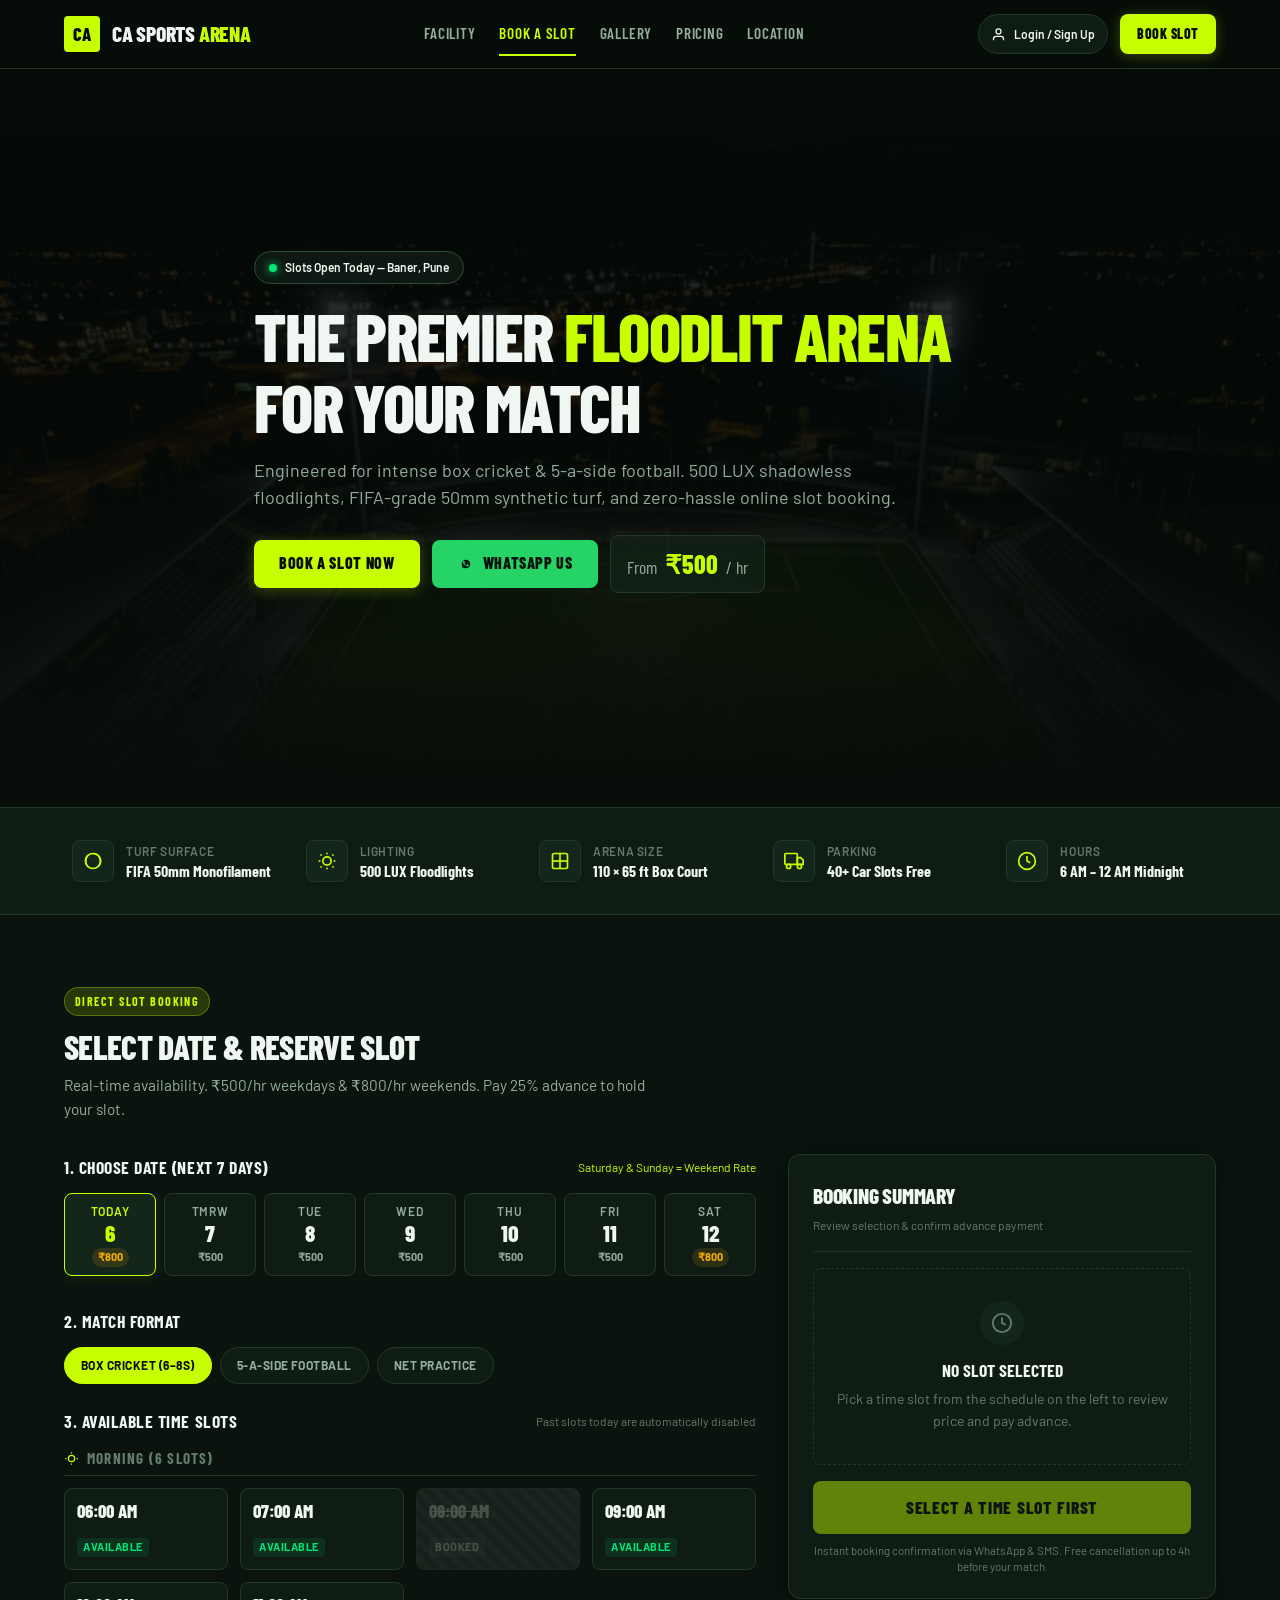
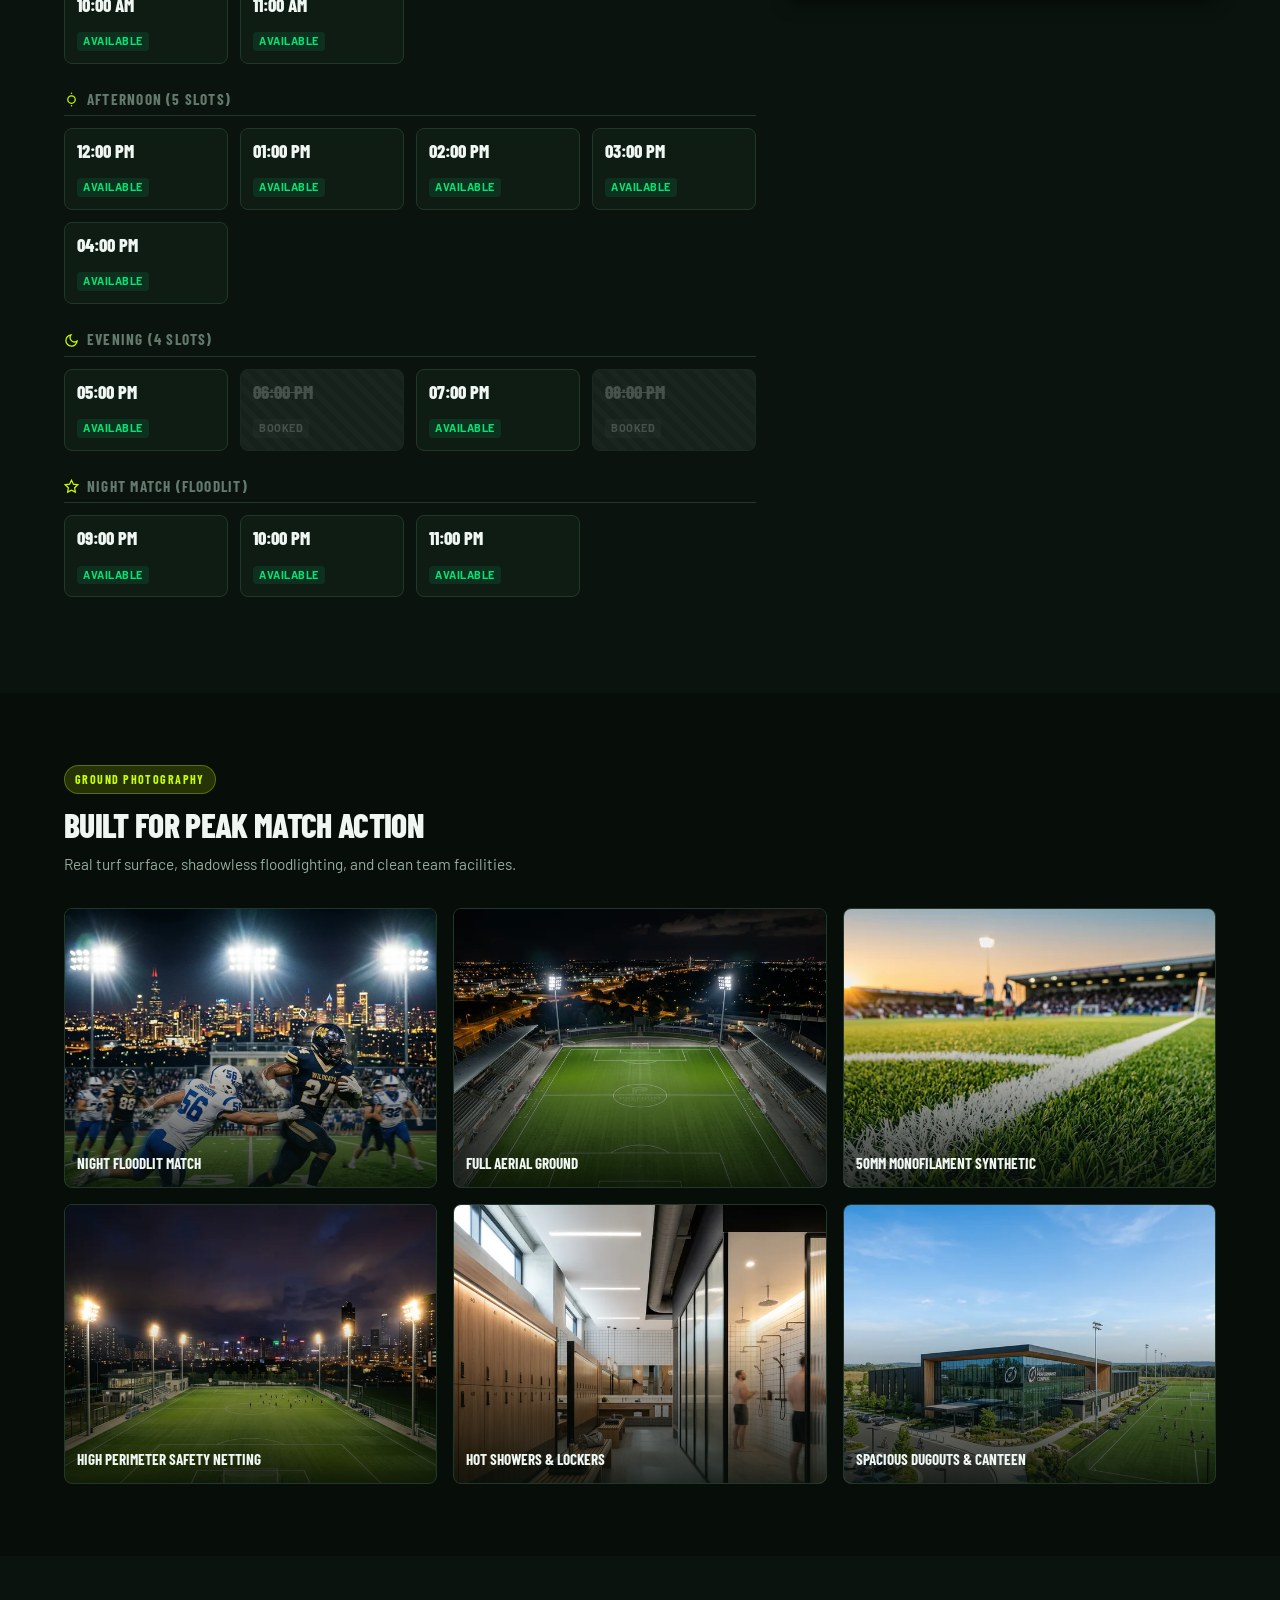
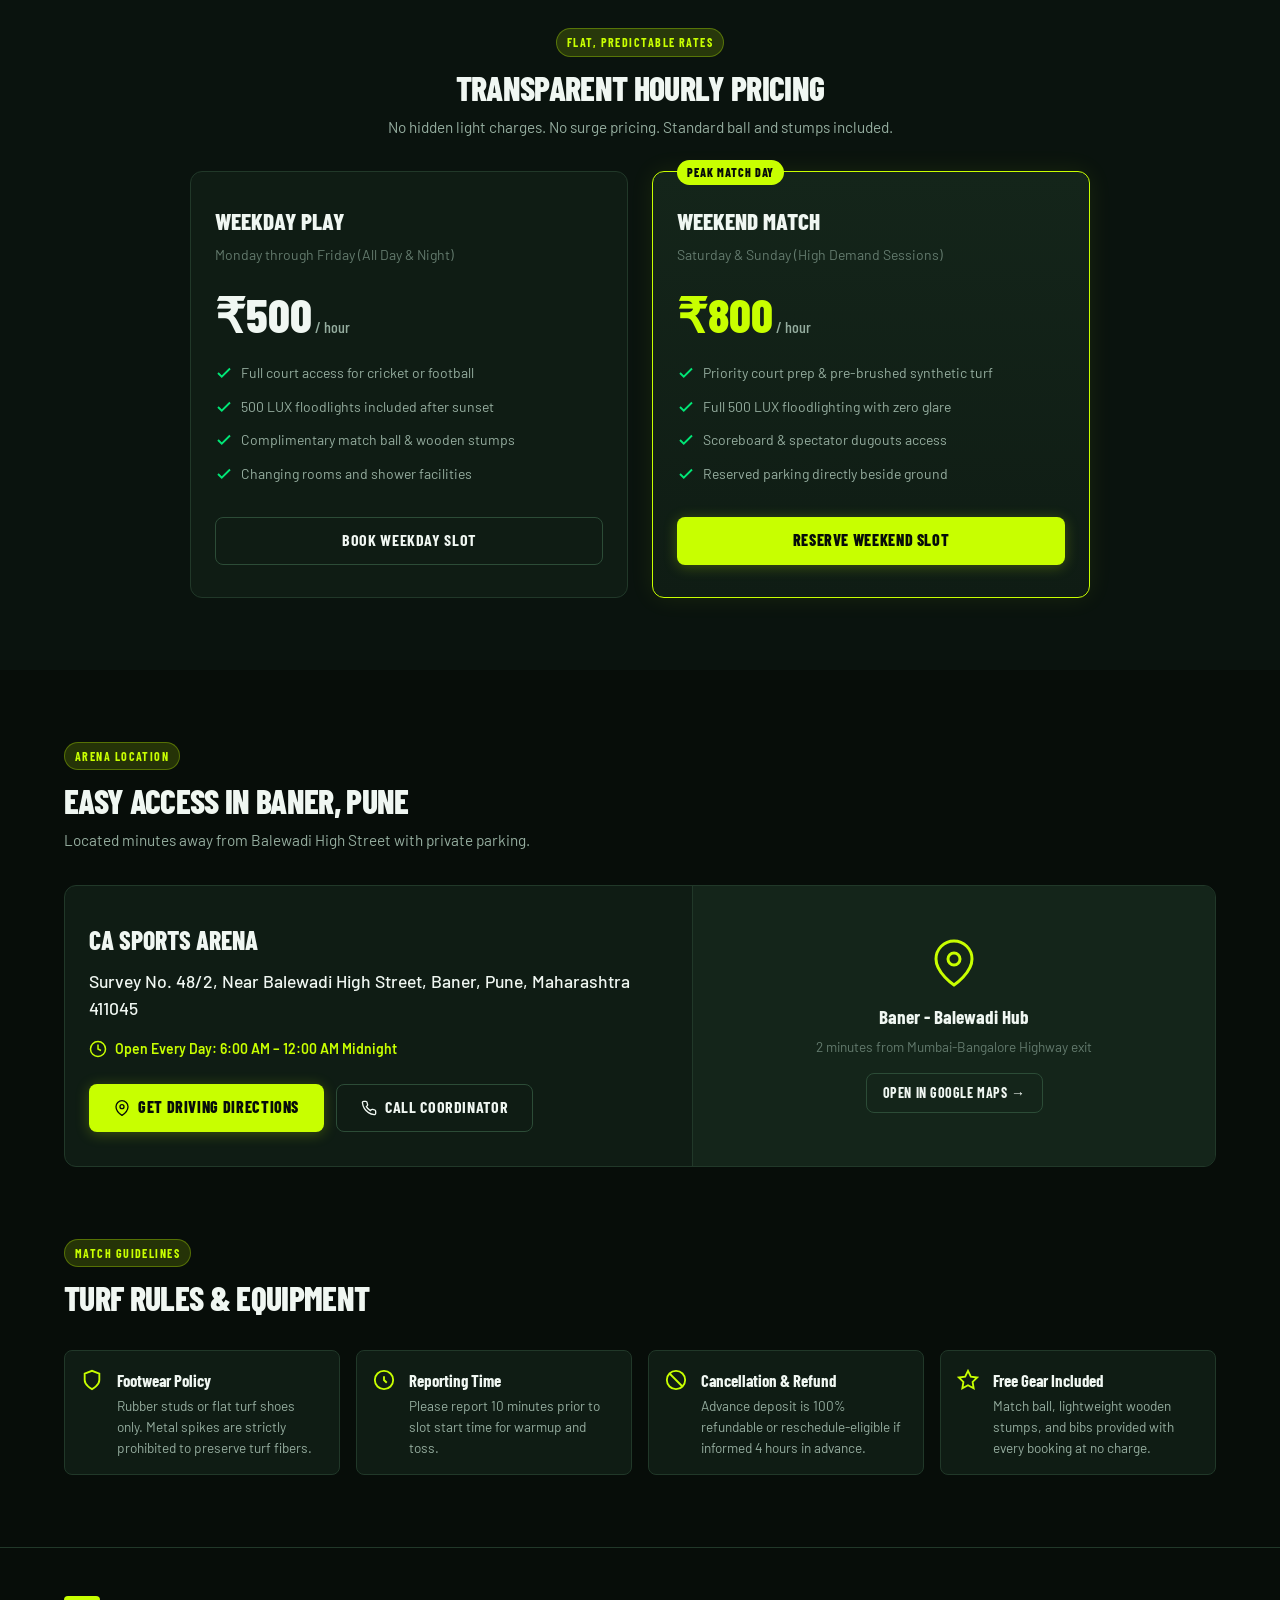
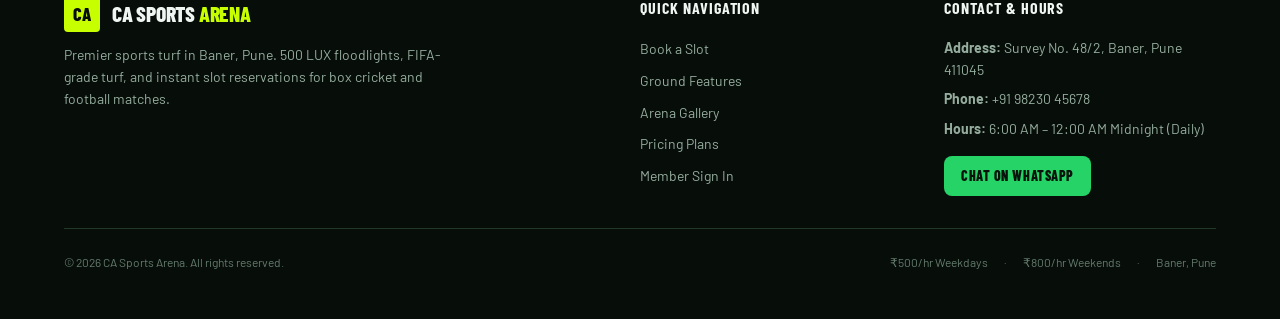
==== commit 071dbac4: "UI enhancement done" ====
--- a/booking.html
+++ b/booking.html
@@ -1,1065 +1,13 @@
 <!DOCTYPE html>
 <html lang="en">
-
 <head>
   <meta charset="UTF-8" />
   <meta name="viewport" content="width=device-width, initial-scale=1.0" />
-  <title>Book a Slot | Penalty Box Turf</title>
-  <meta name="description"
-    content="Book your cricket turf slot at Penalty Box Turf. ₹500/hour. Instant confirmation. No hidden fees." />
-  <link rel="stylesheet" href="styles.css" />
-  <style>
-    /* ---- Booking Page Extras ---- */
-    .booking-layout {
-      display: grid;
-      grid-template-columns: 1fr 380px;
-      gap: 2.5rem;
-      align-items: start;
-    }
-
-    /* DATE TABS */
-    .date-tabs {
-      display: flex;
-      gap: 0.6rem;
-      flex-wrap: wrap;
-      margin-bottom: 2rem;
-    }
-
-    .date-tab {
-      padding: 0.55rem 1.1rem;
-      border: 1.5px solid var(--gray-200);
-      border-radius: var(--radius-full);
-      font-size: 0.84rem;
-      font-weight: 600;
-      color: var(--gray-500);
-      cursor: pointer;
-      transition: var(--transition);
-      background: white;
-      white-space: nowrap;
-    }
-
-    .date-tab:hover {
-      border-color: var(--accent);
-      color: var(--gray-700);
-    }
-
-    .date-tab.active {
-      border-color: var(--accent);
-      background: var(--green-50);
-      color: var(--green-800);
-    }
-
-    /* TIME GROUP */
-    .time-group-label {
-      display: flex;
-      align-items: center;
-      gap: 0.6rem;
-      font-size: 0.75rem;
-      font-weight: 700;
-      letter-spacing: 0.1em;
-      text-transform: uppercase;
-      color: var(--gray-400);
-      margin: 1.75rem 0 0.85rem;
-    }
-
-    .time-group-label svg {
-      color: var(--accent);
-      flex-shrink: 0;
-    }
-
-    .time-group-label::after {
-      content: '';
-      flex: 1;
-      height: 1px;
-      background: var(--gray-200);
-    }
-
-    /* SLOTS GRID — horizontal cards */
-    .slots-list {
-      display: flex;
-      flex-direction: column;
-      gap: 0.75rem;
-      margin-bottom: 0.5rem;
-    }
-
-    .slot-list-card {
-      display: grid;
-      grid-template-columns: 1fr auto auto;
-      align-items: center;
-      gap: 1.25rem;
-      padding: 1.1rem 1.4rem;
-      border: 1.5px solid var(--gray-200);
-      border-radius: var(--radius-lg);
-      background: white;
-      transition: var(--transition-slow);
-      cursor: pointer;
-      position: relative;
-      overflow: hidden;
-    }
-
-    .slot-list-card::before {
-      content: '';
-      position: absolute;
-      left: 0;
-      top: 0;
-      bottom: 0;
-      width: 3px;
-      background: var(--accent);
-      transform: scaleY(0);
-      transition: transform 0.3s ease;
-    }
-
-    .slot-list-card.available:hover {
-      border-color: var(--accent);
-      box-shadow: 0 0 0 3px rgba(46, 204, 113, 0.08), var(--shadow-md);
-      transform: translateY(-2px);
-    }
-
-    .slot-list-card.available:hover::before {
-      transform: scaleY(1);
-    }
-
-    .slot-list-card.selected {
-      border-color: var(--accent);
-      background: var(--green-50);
-      box-shadow: 0 0 0 3px rgba(46, 204, 113, 0.12);
-    }
-
-    .slot-list-card.selected::before {
-      transform: scaleY(1);
-    }
-
-    .slot-list-card.booked {
-      opacity: 0.65;
-      cursor: not-allowed;
-      background: var(--gray-50);
-    }
-
-    .slot-list-card.user-booked {
-      border-color: var(--green-300);
-      background: var(--green-50);
-      cursor: default;
-    }
-
-    .slot-list-card.user-booked::before {
-      background: var(--green-500);
-      transform: scaleY(1);
-    }
-
-    .slot-info {}
-
-    .slot-list-time {
-      font-family: var(--font-primary);
-      font-size: 1rem;
-      font-weight: 700;
-      color: var(--gray-800);
-    }
-
-    .slot-list-sub {
-      font-size: 0.78rem;
-      color: var(--gray-400);
-      margin-top: 0.1rem;
-    }
-
-    .slot-list-price {
-      font-family: var(--font-primary);
-      font-size: 1.1rem;
-      font-weight: 800;
-      color: var(--accent-dark);
-      text-align: right;
-      white-space: nowrap;
-    }
-
-    .slot-list-price span {
-      font-size: 0.75rem;
-      font-weight: 500;
-      color: var(--gray-400);
-    }
-
-    .slot-list-badge {
-      display: inline-flex;
-      align-items: center;
-      gap: 0.3rem;
-      font-size: 0.7rem;
-      font-weight: 700;
-      letter-spacing: 0.06em;
-      text-transform: uppercase;
-      padding: 0.25rem 0.65rem;
-      border-radius: var(--radius-full);
-      white-space: nowrap;
-    }
-
-    .badge-available {
-      background: var(--green-50);
-      color: var(--green-700);
-      border: 1px solid var(--green-200);
-    }
-
-    .badge-booked {
-      background: var(--gray-100);
-      color: var(--gray-400);
-      border: 1px solid var(--gray-200);
-    }
-
-    .badge-yours {
-      background: var(--green-100);
-      color: var(--green-800);
-      border: 1px solid var(--green-300);
-    }
-
-    .badge-dot {
-      width: 5px;
-      height: 5px;
-      border-radius: 50%;
-      background: currentColor;
-      flex-shrink: 0;
-    }
-
-    /* BOOKING PANEL */
-    .booking-panel {
-      background: white;
-      border: 1px solid var(--gray-200);
-      border-radius: var(--radius-xl);
-      overflow: hidden;
-      box-shadow: var(--shadow-xl);
-    }
-
-    .panel-header {
-      background: linear-gradient(135deg, #166534 0%, #14532d 100%);
-      padding: 1.5rem;
-      color: white;
-    }
-
-    .panel-header h3 {
-      font-family: var(--font-primary);
-      font-size: 1.1rem;
-      font-weight: 700;
-      color: white;
-      margin-bottom: 0.2rem;
-    }
-
-    .panel-header p {
-      font-size: 0.82rem;
-      color: rgba(255, 255, 255, 0.6);
-    }
-
-    .panel-body {
-      padding: 1.5rem;
-    }
-
-    /* EMPTY STATE */
-    .panel-empty-state {
-      text-align: center;
-      padding: 2rem 1rem;
-    }
-
-    .panel-empty-icon {
-      width: 48px;
-      height: 48px;
-      border-radius: 50%;
-      background: var(--gray-100);
-      display: flex;
-      align-items: center;
-      justify-content: center;
-      margin: 0 auto 0.75rem;
-      color: var(--gray-400);
-    }
-
-    .panel-empty-state h4 {
-      font-size: 0.95rem;
-      font-weight: 700;
-      color: var(--gray-700);
-      margin-bottom: 0.25rem;
-    }
-
-    .panel-empty-state p {
-      font-size: 0.82rem;
-      color: var(--gray-400);
-    }
-
-    /* SELECTED SLOT SUMMARY */
-    .summary-card {
-      background: var(--green-50);
-      border: 1.5px solid var(--green-200);
-      border-radius: var(--radius-md);
-      padding: 1.1rem;
-      margin-bottom: 1.25rem;
-    }
-
-    .summary-label {
-      font-size: 0.72rem;
-      font-weight: 700;
-      text-transform: uppercase;
-      letter-spacing: 0.08em;
-      color: var(--green-700);
-      margin-bottom: 0.6rem;
-    }
-
-    .summary-time {
-      font-family: var(--font-primary);
-      font-size: 1.1rem;
-      font-weight: 800;
-      color: var(--gray-800);
-      margin-bottom: 0.2rem;
-    }
-
-    .summary-date {
-      font-size: 0.8rem;
-      color: var(--gray-400);
-    }
-
-    /* DURATION SELECTOR */
-    .duration-selector {
-      display: flex;
-      align-items: center;
-      justify-content: space-between;
-      background: var(--gray-50);
-      border: 1px solid var(--gray-200);
-      border-radius: var(--radius-md);
-      padding: 0.75rem 1rem;
-      margin-bottom: 1.25rem;
-    }
-
-    .dur-label {
-      font-size: 0.85rem;
-      font-weight: 600;
-      color: var(--gray-700);
-    }
-
-    .dur-controls {
-      display: flex;
-      align-items: center;
-      gap: 0;
-      border: 1.5px solid var(--gray-200);
-      border-radius: var(--radius-full);
-      overflow: hidden;
-      background: white;
-    }
-
-    .dur-btn {
-      width: 32px;
-      height: 32px;
-      border: none;
-      background: none;
-      cursor: pointer;
-      font-size: 1rem;
-      font-weight: 700;
-      color: var(--gray-600);
-      transition: var(--transition);
-      display: flex;
-      align-items: center;
-      justify-content: center;
-    }
-
-    .dur-btn:hover {
-      background: var(--accent-glow);
-      color: var(--accent);
-    }
-
-    .dur-value {
-      min-width: 52px;
-      text-align: center;
-      font-size: 0.85rem;
-      font-weight: 700;
-      color: var(--gray-800);
-      padding: 0 0.25rem;
-    }
-
-    /* PAYMENT */
-    .payment-grid {
-      display: grid;
-      grid-template-columns: 1fr 1fr;
-      gap: 0.6rem;
-      margin-bottom: 1.25rem;
-    }
-
-    .payment-option {
-      border: 1.5px solid var(--gray-200);
-      border-radius: var(--radius-md);
-      padding: 0.7rem 0.85rem;
-      cursor: pointer;
-      transition: var(--transition);
-      display: flex;
-      align-items: center;
-      gap: 0.55rem;
-      font-size: 0.82rem;
-      font-weight: 600;
-      color: var(--gray-600);
-    }
-
-    .payment-option svg {
-      flex-shrink: 0;
-    }
-
-    .payment-option:hover {
-      border-color: var(--accent);
-      color: var(--gray-800);
-    }
-
-    .payment-option.selected {
-      border-color: var(--accent);
-      background: var(--green-50);
-      color: var(--green-800);
-    }
-
-    /* PRICE BREAKDOWN */
-    .price-breakdown {
-      background: var(--gray-50);
-      border-radius: var(--radius-md);
-      padding: 0.9rem 1rem;
-      border: 1px solid var(--gray-200);
-      margin-bottom: 1.25rem;
-    }
-
-    .breakdown-row {
-      display: flex;
-      justify-content: space-between;
-      align-items: center;
-      font-size: 0.84rem;
-      padding: 0.3rem 0;
-    }
-
-    .breakdown-row .lbl {
-      color: var(--gray-500);
-    }
-
-    .breakdown-row .val {
-      font-weight: 700;
-      color: var(--gray-800);
-    }
-
-    .breakdown-divider {
-      height: 1px;
-      background: var(--gray-200);
-      margin: 0.5rem 0;
-    }
-
-    .breakdown-total {
-      display: flex;
-      justify-content: space-between;
-      align-items: center;
-      margin-top: 0.25rem;
-    }
-
-    .breakdown-total .lbl {
-      font-weight: 700;
-      color: var(--gray-800);
-      font-size: 0.9rem;
-    }
-
-    .breakdown-total .val {
-      font-family: var(--font-primary);
-      font-size: 1.2rem;
-      font-weight: 900;
-      color: var(--green-700);
-    }
-
-    /* CONFIRM BTN — always visible */
-    .confirm-btn-wrap {
-      position: sticky;
-      bottom: 0;
-      background: white;
-      padding: 1rem 1.5rem;
-      border-top: 1px solid var(--gray-100);
-      margin: -1.5rem;
-      margin-top: 0;
-    }
-
-
-
-    /* STEP INDICATOR */
-    .booking-steps {
-      display: flex;
-      align-items: center;
-      gap: 0;
-      margin-bottom: 2.5rem;
-    }
-
-    .booking-step {
-      display: flex;
-      flex-direction: column;
-      align-items: center;
-      gap: 0.3rem;
-      flex: 1;
-      position: relative;
-    }
-
-    .booking-step:not(:last-child)::after {
-      content: '';
-      position: absolute;
-      top: 14px;
-      left: 50%;
-      width: 100%;
-      height: 2px;
-      background: var(--gray-200);
-      z-index: 0;
-    }
-
-    .booking-step.active:not(:last-child)::after,
-    .booking-step.done:not(:last-child)::after {
-      background: var(--accent);
-    }
-
-    .step-circle {
-      width: 28px;
-      height: 28px;
-      border-radius: 50%;
-      background: var(--gray-200);
-      display: flex;
-      align-items: center;
-      justify-content: center;
-      font-size: 0.72rem;
-      font-weight: 700;
-      color: var(--gray-500);
-      position: relative;
-      z-index: 1;
-    }
-
-    .booking-step.active .step-circle {
-      background: var(--accent);
-      color: white;
-    }
-
-    .booking-step.done .step-circle {
-      background: var(--green-500);
-      color: white;
-    }
-
-    .step-label {
-      font-size: 0.7rem;
-      color: var(--gray-400);
-      font-weight: 600;
-      white-space: nowrap;
-    }
-
-    .booking-step.active .step-label {
-      color: var(--gray-700);
-    }
-
-    /* SIZE PILLS */
-    .size-pills {
-      display: flex;
-      gap: 0.5rem;
-      flex-wrap: wrap;
-      margin-bottom: 1.75rem;
-    }
-
-    .size-pill {
-      padding: 0.4rem 1rem;
-      border: 1.5px solid var(--gray-200);
-      border-radius: var(--radius-full);
-      font-size: 0.82rem;
-      font-weight: 600;
-      color: var(--gray-500);
-      cursor: pointer;
-      transition: var(--transition);
-      background: white;
-    }
-
-    .size-pill.active {
-      border-color: var(--accent);
-      background: var(--green-50);
-      color: var(--green-800);
-    }
-
-    @media(max-width:900px) {
-      .booking-layout {
-        grid-template-columns: 1fr;
-      }
-    }
-
-    @media(max-width:640px) {
-      .payment-grid {
-        grid-template-columns: 1fr;
-      }
-    }
-  </style>
+  <meta http-equiv="refresh" content="0; url=index.html#booking" />
+  <title>Book a Slot | CA Sports Arena</title>
+  <script>window.location.replace("index.html#booking");</script>
 </head>
-
-<body class="page-wrapper">
-
-  <!-- NAVBAR -->
-  <nav class="navbar scrolled" id="navbar">
-    <div class="navbar-inner">
-      <a href="index.html" class="navbar-logo">
-        <span class="logo-icon">
-          <svg width="18" height="18" viewBox="0 0 24 24" fill="none" stroke="white" stroke-width="2.5"
-            stroke-linecap="round">
-            <path d="M3 17l4-8 4 4 4-6 4 10" />
-          </svg>
-        </span>
-        Penalty<span>Box</span>
-      </a>
-      <ul class="navbar-nav">
-        <li><a href="index.html" class="nav-link">Home</a></li>
-        <li><a href="turf.html" class="nav-link">Turf Details</a></li>
-        <li><a href="booking.html" class="nav-link active">Booking</a></li>
-        <li><a href="gallery.html" class="nav-link">Gallery</a></li>
-        <li><a href="reviews.html" class="nav-link">Reviews</a></li>
-      </ul>
-      <div class="navbar-cta">
-        <a href="booking.html" class="btn btn-primary btn-sm">Book a Slot</a>
-      </div>
-      <div class="nav-toggle" id="navToggle"><span></span><span></span><span></span></div>
-    </div>
-  </nav>
-
-  <!-- MOBILE MENU -->
-  <div class="mobile-menu" id="mobileMenu">
-    <div class="mobile-menu-header">
-      <a href="index.html" class="navbar-logo" style="color:#1f2937">
-        <span class="logo-icon"><svg width="18" height="18" viewBox="0 0 24 24" fill="none" stroke="white"
-            stroke-width="2.5">
-            <path d="M3 17l4-8 4 4 4-6 4 10" />
-          </svg></span>
-        Penalty<span style="color:var(--accent)">Box</span>
-      </a>
-      <button id="mobileMenuClose"
-        style="background:none;border:none;font-size:1.5rem;cursor:pointer;color:#374151;">✕</button>
-    </div>
-    <nav class="mobile-menu-links">
-      <a href="index.html">Home</a><a href="turf.html">Turf Details</a>
-      <a href="booking.html">Booking</a><a href="gallery.html">Gallery</a><a href="reviews.html">Reviews</a>
-    </nav>
-    <a href="booking.html" class="btn btn-primary" style="margin-top:2rem;">Book a Slot</a>
-  </div>
-
-  <!-- PAGE HEADER -->
-  <div class="page-header">
-    <div class="container page-header-content">
-      <div class="breadcrumb">
-        <a href="index.html">Home</a><span>›</span><span>Booking</span>
-      </div>
-      <h1>Book Your Slot</h1>
-      <p>Real-time availability · ₹500/hour · Instant confirmation</p>
-    </div>
-  </div>
-
-  <!-- MAIN SECTION -->
-  <section class="section">
-    <div class="container">
-
-      <!-- Step Indicator -->
-      <div class="booking-steps fade-in">
-        <div class="booking-step active" id="step1indicator">
-          <div class="step-circle">1</div>
-          <div class="step-label">Choose Slot</div>
-        </div>
-        <div class="booking-step" id="step2indicator">
-          <div class="step-circle">2</div>
-          <div class="step-label">Payment</div>
-        </div>
-        <div class="booking-step" id="step3indicator">
-          <div class="step-circle">3</div>
-          <div class="step-label">Confirm</div>
-        </div>
-      </div>
-
-      <div class="booking-layout">
-
-        <!-- LEFT: Slot list -->
-        <div>
-          <!-- Date picker -->
-          <div class="fade-in">
-            <div style="margin-bottom:0.85rem;">
-              <h3 style="font-family:var(--font-primary);font-size:1.05rem;font-weight:700;margin-bottom:0.2rem;">Select
-                Date</h3>
-              <p style="font-size:0.82rem;color:var(--gray-400);">Availability shown for the next 7 days</p>
-            </div>
-            <div class="date-tabs" id="dateTabs"></div>
-          </div>
-
-          <!-- Format filter -->
-          <div class="fade-in">
-            <div style="display:flex;align-items:center;justify-content:space-between;margin-bottom:0.75rem;">
-              <h3 style="font-family:var(--font-primary);font-size:0.95rem;font-weight:700;color:var(--gray-700);">Match
-                Format</h3>
-            </div>
-            <div class="size-pills">
-              <div class="size-pill active" onclick="setFormat(this,'Box Cricket 6s')">Box Cricket 6s</div>
-              <div class="size-pill" onclick="setFormat(this,'Box Cricket 11s')">Box Cricket 11s</div>
-              <div class="size-pill" onclick="setFormat(this,'Tape Ball')">Tape Ball</div>
-              <div class="size-pill" onclick="setFormat(this,'Practice Only')">Practice Only</div>
-            </div>
-          </div>
-
-          <!-- Slot list -->
-          <div id="slotGroups" class="fade-in"></div>
-        </div>
-
-        <!-- RIGHT: Booking Panel -->
-        <div>
-          <div class="booking-panel fade-in-right">
-            <div class="panel-header">
-              <h3>Booking Summary</h3>
-              <p>Review and confirm your slot</p>
-            </div>
-            <div class="panel-body">
-
-              <!-- Empty state -->
-              <div id="panelEmpty">
-                <div class="panel-empty-state">
-                  <div class="panel-empty-icon">
-                    <svg width="22" height="22" viewBox="0 0 24 24" fill="none" stroke="currentColor" stroke-width="2">
-                      <rect x="3" y="4" width="18" height="18" rx="2" />
-                      <line x1="16" y1="2" x2="16" y2="6" />
-                      <line x1="8" y1="2" x2="8" y2="6" />
-                      <line x1="3" y1="10" x2="21" y2="10" />
-                    </svg>
-                  </div>
-                  <h4>No Slot Selected</h4>
-                  <p>Pick a time slot from the list to continue</p>
-                </div>
-              </div>
-
-              <!-- Filled state -->
-              <div id="panelFilled" style="display:none;">
-
-                <!-- Slot summary -->
-                <div class="summary-card">
-                  <div class="summary-label">Selected Slot</div>
-                  <div class="summary-time" id="summaryTime">—</div>
-                  <div class="summary-date" id="summaryDate">—</div>
-                </div>
-
-                <!-- Duration -->
-                <div class="duration-selector">
-                  <div>
-                    <div class="dur-label">Duration</div>
-                    <div style="font-size:0.75rem;color:var(--gray-400);margin-top:0.1rem;">₹500 per additional hour
-                    </div>
-                  </div>
-                  <div style="display:flex;align-items:center;gap:0.75rem;">
-                    <span id="durDisplay"
-                      style="font-family:var(--font-primary);font-size:0.9rem;font-weight:700;color:var(--gray-800);">1
-                      hour</span>
-                    <div class="dur-controls">
-                      <button class="dur-btn" onclick="setDuration(-1)">
-                        <svg width="12" height="12" viewBox="0 0 24 24" fill="none" stroke="currentColor"
-                          stroke-width="3">
-                          <line x1="5" y1="12" x2="19" y2="12" />
-                        </svg>
-                      </button>
-                      <div class="dur-value" id="durValue">1h</div>
-                      <button class="dur-btn" onclick="setDuration(1)">
-                        <svg width="12" height="12" viewBox="0 0 24 24" fill="none" stroke="currentColor"
-                          stroke-width="3">
-                          <line x1="12" y1="5" x2="12" y2="19" />
-                          <line x1="5" y1="12" x2="19" y2="12" />
-                        </svg>
-                      </button>
-                    </div>
-                  </div>
-                </div>
-
-                <!-- Payment method -->
-                <div id="paymentSection">
-                  <div style="font-size:0.82rem;font-weight:700;color:var(--gray-600);margin-bottom:0.65rem;">Payment
-                    Method</div>
-                  <div class="payment-grid">
-                    <div class="payment-option" onclick="selectPayment(this)" data-method="UPI">
-                      <svg width="15" height="15" viewBox="0 0 24 24" fill="none" stroke="currentColor"
-                        stroke-width="2">
-                        <rect x="5" y="2" width="14" height="20" rx="2" />
-                        <line x1="12" y1="18" x2="12" y2="18" />
-                      </svg>
-                      UPI
-                    </div>
-                    <div class="payment-option selected" onclick="selectPayment(this)" data-method="Credit Card">
-                      <svg width="15" height="15" viewBox="0 0 24 24" fill="none" stroke="currentColor"
-                        stroke-width="2">
-                        <rect x="1" y="4" width="22" height="16" rx="2" />
-                        <line x1="1" y1="10" x2="23" y2="10" />
-                      </svg>
-                      Card
-                    </div>
-                    <div class="payment-option" onclick="selectPayment(this)" data-method="Net Banking">
-                      <svg width="15" height="15" viewBox="0 0 24 24" fill="none" stroke="currentColor"
-                        stroke-width="2">
-                        <rect x="2" y="5" width="20" height="14" rx="1" />
-                        <polyline points="2 10 22 10" />
-                      </svg>
-                      Net Banking
-                    </div>
-                    <div class="payment-option" onclick="selectPayment(this)" data-method="Pay at Venue">
-                      <svg width="15" height="15" viewBox="0 0 24 24" fill="none" stroke="currentColor"
-                        stroke-width="2">
-                        <path d="M17 9V7a5 5 0 0 0-10 0v2" />
-                        <rect x="3" y="9" width="18" height="13" rx="2" />
-                      </svg>
-                      Pay Later
-                    </div>
-                  </div>
-
-                  <!-- Price breakdown -->
-                  <div class="price-breakdown">
-                    <div class="breakdown-row">
-                      <span class="lbl">Slot Rate</span>
-                      <span class="val" id="priceBreakdown1">—</span>
-                    </div>
-                    <div class="breakdown-row">
-                      <span class="lbl">Platform Fee</span>
-                      <span class="val">₹0</span>
-                    </div>
-                    <div class="breakdown-divider"></div>
-                    <div class="breakdown-total">
-                      <span class="lbl">Total</span>
-                      <span class="val" id="priceBreakdownTotal">—</span>
-                    </div>
-                  </div>
-                </div>
-
-              </div><!-- /panelFilled -->
-
-              <!-- Confirm button — always visible -->
-              <div style="margin-top:0.5rem;">
-                <button class="btn btn-primary"
-                  style="width:100%;font-size:0.95rem;padding:0.9rem 1rem;justify-content:center;" id="bookBtn" disabled
-                  onclick="handleBooking()">
-                  Select a Slot First
-                </button>
-                <p
-                  style="font-size:0.72rem;color:var(--gray-400);text-align:center;margin-top:0.65rem;line-height:1.6;">
-                  By booking you agree to our <a href="#" style="color:var(--accent);">Terms</a> &amp; <a href="#"
-                    style="color:var(--accent);">Refund Policy</a>
-                </p>
-              </div>
-
-            </div><!-- /panel-body -->
-          </div>
-
-
-        </div>
-      </div>
-    </div>
-  </section>
-
-  <!-- MY BOOKINGS SECTION (Added) -->
-  <section class="section" id="myBookingsSection" style="display: none; padding-top: 0;">
-    <div class="container">
-      <div class="section-header fade-in">
-        <h2 class="section-title" style="font-size: 2rem;">My Bookings</h2>
-        <p class="section-subtitle">Manage and view your upcoming cricket matches.</p>
-      </div>
-      <div class="slots-grid" id="myBookingsList">
-        <!-- slots populated by JS -->
-      </div>
-    </div>
-  </section>
-
-  <!-- PRICING SECTION -->
-  <section class="section bg-gray" id="pricing">
-    <div class="container">
-      <div class="section-header centered fade-in">
-        <div class="section-tag">Transparent Pricing</div>
-        <h2 class="section-title">Simple, Flat Rates</h2>
-        <p class="section-subtitle">₹500 per hour for any format, any time of day. No membership needed.</p>
-      </div>
-      <div
-        style="display:grid;grid-template-columns:repeat(auto-fill,minmax(200px,1fr));gap:1.25rem;max-width:800px;margin:0 auto;"
-        class="fade-in">
-
-        <div
-          style="background:white;border:1px solid var(--gray-200);border-radius:var(--radius-lg);padding:2rem;text-align:center;">
-          <div
-            style="width:44px;height:44px;border-radius:var(--radius-md);background:var(--accent-glow);border:1px solid var(--green-200);display:flex;align-items:center;justify-content:center;margin:0 auto 1rem;">
-            <svg width="20" height="20" viewBox="0 0 24 24" fill="none" stroke="var(--accent)" stroke-width="2">
-              <circle cx="12" cy="12" r="5" />
-              <line x1="12" y1="2" x2="12" y2="4" />
-              <line x1="12" y1="20" x2="12" y2="22" />
-              <line x1="2" y1="12" x2="4" y2="12" />
-              <line x1="20" y1="12" x2="22" y2="12" />
-            </svg>
-          </div>
-          <div style="font-weight:700;font-size:0.9rem;margin-bottom:0.2rem;color:var(--gray-700);">Morning</div>
-          <div style="font-size:0.78rem;color:var(--gray-400);margin-bottom:1rem;">6 AM – 12 PM</div>
-          <div style="font-family:var(--font-primary);font-size:2rem;font-weight:900;color:var(--accent-dark);">
-            ₹500<span style="font-size:0.85rem;font-weight:500;color:var(--gray-400)">/hr</span></div>
-        </div>
-
-        <div
-          style="background:white;border:1px solid var(--gray-200);border-radius:var(--radius-lg);padding:2rem;text-align:center;">
-          <div
-            style="width:44px;height:44px;border-radius:var(--radius-md);background:var(--accent-glow);border:1px solid var(--green-200);display:flex;align-items:center;justify-content:center;margin:0 auto 1rem;">
-            <svg width="20" height="20" viewBox="0 0 24 24" fill="none" stroke="var(--accent)" stroke-width="2">
-              <circle cx="12" cy="12" r="6" />
-              <line x1="12" y1="1" x2="12" y2="3" />
-              <line x1="12" y1="21" x2="12" y2="23" />
-              <line x1="1" y1="12" x2="3" y2="12" />
-              <line x1="21" y1="12" x2="23" y2="12" />
-            </svg>
-          </div>
-          <div style="font-weight:700;font-size:0.9rem;margin-bottom:0.2rem;color:var(--gray-700);">Afternoon</div>
-          <div style="font-size:0.78rem;color:var(--gray-400);margin-bottom:1rem;">12 PM – 5 PM</div>
-          <div style="font-family:var(--font-primary);font-size:2rem;font-weight:900;color:var(--accent-dark);">
-            ₹500<span style="font-size:0.85rem;font-weight:500;color:var(--gray-400)">/hr</span></div>
-        </div>
-
-        <div
-          style="background:linear-gradient(135deg,var(--green-50),white);border:1.5px solid var(--green-200);border-radius:var(--radius-lg);padding:2rem;text-align:center;position:relative;">
-          <div
-            style="position:absolute;top:-10px;left:50%;transform:translateX(-50%);background:var(--accent);color:white;font-size:0.68rem;font-weight:700;padding:0.22rem 0.72rem;border-radius:var(--radius-full);">
-            POPULAR</div>
-          <div
-            style="width:44px;height:44px;border-radius:var(--radius-md);background:var(--accent-glow);border:1px solid var(--green-200);display:flex;align-items:center;justify-content:center;margin:0 auto 1rem;">
-            <svg width="20" height="20" viewBox="0 0 24 24" fill="none" stroke="var(--accent)" stroke-width="2">
-              <path d="M21 12.79A9 9 0 1 1 11.21 3 7 7 0 0 0 21 12.79z" />
-            </svg>
-          </div>
-          <div style="font-weight:700;font-size:0.9rem;margin-bottom:0.2rem;color:var(--gray-700);">Evening</div>
-          <div style="font-size:0.78rem;color:var(--gray-400);margin-bottom:1rem;">5 PM – 10 PM</div>
-          <div style="font-family:var(--font-primary);font-size:2rem;font-weight:900;color:var(--accent-dark);">
-            ₹500<span style="font-size:0.85rem;font-weight:500;color:var(--gray-400)">/hr</span></div>
-        </div>
-
-        <div
-          style="background:white;border:1px solid var(--gray-200);border-radius:var(--radius-lg);padding:2rem;text-align:center;">
-          <div
-            style="width:44px;height:44px;border-radius:var(--radius-md);background:var(--accent-glow);border:1px solid var(--green-200);display:flex;align-items:center;justify-content:center;margin:0 auto 1rem;">
-            <svg width="20" height="20" viewBox="0 0 24 24" fill="none" stroke="var(--accent)" stroke-width="2">
-              <polygon
-                points="12 2 15.09 8.26 22 9.27 17 14.14 18.18 21.02 12 17.77 5.82 21.02 7 14.14 2 9.27 8.91 8.26 12 2" />
-            </svg>
-          </div>
-          <div style="font-weight:700;font-size:0.9rem;margin-bottom:0.2rem;color:var(--gray-700);">Tournament Block
-          </div>
-          <div style="font-size:0.78rem;color:var(--gray-400);margin-bottom:1rem;">4+ hours</div>
-          <div style="font-family:var(--font-primary);font-size:2rem;font-weight:900;color:var(--accent-dark);">
-            ₹450<span style="font-size:0.85rem;font-weight:500;color:var(--gray-400)">/hr</span></div>
-        </div>
-
-      </div>
-    </div>
-  </section>
-
-  <!-- FOOTER -->
-  <footer class="footer">
-    <div class="container">
-      <div class="footer-grid">
-        <div class="footer-brand">
-          <div class="footer-logo">
-            <span class="logo-icon"><svg width="16" height="16" viewBox="0 0 24 24" fill="none" stroke="white"
-                stroke-width="2.5">
-                <path d="M3 17l4-8 4 4 4-6 4 10" />
-              </svg></span>
-            Penalty<span>Box</span> Turf
-          </div>
-          <p>Premium cricket turf with seamless online booking. Your game, your timing.</p>
-          <div class="footer-social" style="margin-top:1.5rem;">
-            <div class="social-btn">
-              <svg width="14" height="14" viewBox="0 0 24 24" fill="none" stroke="currentColor" stroke-width="2">
-                <path
-                  d="M22 4s-.7 2.1-2 3.4c1.6 10-9.4 17.3-18 11.6 2.2.1 4.4-.6 6-2C3 15.5.5 9.6 3 5c2.2 2.7 5.5 4.3 9 4.5-.3-1.4.1-2.7 1-3.5C15 4 22 4 22 4z" />
-              </svg>
-            </div>
-            <div class="social-btn">
-              <svg width="14" height="14" viewBox="0 0 24 24" fill="none" stroke="currentColor" stroke-width="2">
-                <rect x="2" y="2" width="20" height="20" rx="5" />
-                <circle cx="12" cy="12" r="4" />
-                <circle cx="17.5" cy="6.5" r="0.5" fill="currentColor" />
-              </svg>
-            </div>
-            <div class="social-btn">
-              <svg width="14" height="14" viewBox="0 0 24 24" fill="none" stroke="currentColor" stroke-width="2">
-                <path d="M16 8a6 6 0 0 1 6 6v7h-4v-7a2 2 0 0 0-2-2 2 2 0 0 0-2 2v7h-4v-7a6 6 0 0 1 6-6z" />
-                <rect x="2" y="9" width="4" height="12" />
-                <circle cx="4" cy="4" r="2" />
-              </svg>
-            </div>
-          </div>
-        </div>
-        <div class="footer-col">
-          <h4>Facility</h4>
-          <ul>
-            <li><a href="turf.html">Turf Details</a></li>
-            <li><a href="gallery.html">Gallery</a></li>
-            <li><a href="turf.html#amenities">Amenities</a></li>
-          </ul>
-        </div>
-        <div class="footer-col">
-          <h4>Booking</h4>
-          <ul>
-            <li><a href="booking.html">Book Slot</a></li>
-            <li><a href="#pricing">Pricing</a></li>
-            <li><a href="#">Cancel Booking</a></li>
-          </ul>
-        </div>
-        <div class="footer-col">
-          <h4>Company</h4>
-          <ul>
-            <li><a href="#">Our Story</a></li>
-            <li><a href="reviews.html">Reviews</a></li>
-            <li><a href="#">Contact</a></li>
-          </ul>
-        </div>
-      </div>
-      <div class="footer-divider"></div>
-      <div class="footer-bottom">
-        <p>© 2024 Penalty Box Turf. All rights reserved.</p>
-      </div>
-    </div>
-  </footer>
-
-  <!-- CONFIRMATION MODAL -->
-  <div class="modal-overlay" id="confirmModal">
-    <div class="modal">
-      <div class="modal-icon" style="font-size:1.4rem;">
-        <svg width="28" height="28" viewBox="0 0 24 24" fill="none" stroke="var(--green-700)" stroke-width="2">
-          <path d="M3 17l4-8 4 4 4-6 4 10" />
-        </svg>
-      </div>
-      <h2>Confirm Your Booking</h2>
-      <p>Please review your slot details before confirming.</p>
-      <div class="modal-detail">
-        <div class="modal-detail-row"><span class="label">Slot</span><span class="value" id="modalSlotTime">—</span>
-        </div>
-        <div class="modal-detail-row"><span class="label">Date</span><span class="value" id="modalSlotDate">—</span>
-        </div>
-        <div class="modal-detail-row"><span class="label">Duration</span><span class="value" id="modalDuration">—</span>
-        </div>
-        <div class="modal-detail-row"><span class="label">Format</span><span class="value" id="modalSlotFormat">Box
-            Cricket 6s</span></div>
-        <div class="modal-detail-row"><span class="label">Payment</span><span class="value" id="modalPayment">—</span>
-        </div>
-        <div class="modal-detail-row"><span class="label">Total</span><span class="value" id="modalTotal"
-            style="color:var(--accent-dark);">—</span></div>
-      </div>
-      <div class="modal-actions">
-        <button class="btn btn-outline" onclick="closeModal()">Go Back</button>
-        <button class="btn btn-primary" onclick="confirmBooking()" id="confirmBtn">Confirm Booking</button>
-      </div>
-    </div>
-  </div>
-
-  <!-- TOAST -->
-  <div class="toast" id="toast">
-    <div class="toast-icon">
-      <svg width="14" height="14" viewBox="0 0 24 24" fill="none" stroke="white" stroke-width="3">
-        <polyline points="20 6 9 17 4 12" />
-      </svg>
-    </div>
-    <div>
-      <div class="toast-title">Booking Confirmed!</div>
-      <div class="toast-desc" id="toastDesc">Your slot has been reserved.</div>
-    </div>
-  </div>
-
-  <script>
-    // Duration value display update
-    function setDuration(delta) {
-      if (typeof window._setDuration === 'function') window._setDuration(delta);
-    }
-  </script>
-  <script src="app.js"></script>
-  <script>
-    // Wire duration into global scope after app.js loads
-    window._setDuration = function (delta) {
-      selectedDuration = Math.max(1, Math.min(4, selectedDuration + delta));
-      const dv = document.getElementById('durValue');
-      if (dv) dv.textContent = selectedDuration + 'h';
-      updatePanel();
-    };
-  </script>
+<body style="background:#070d09;color:#f0f7f2;font-family:sans-serif;padding:2rem;text-align:center;">
+  <p>Loading CA Sports Arena Booking... <a href="index.html#booking" style="color:#c8ff00;">Click here if not redirected</a>.</p>
 </body>
-
 </html>
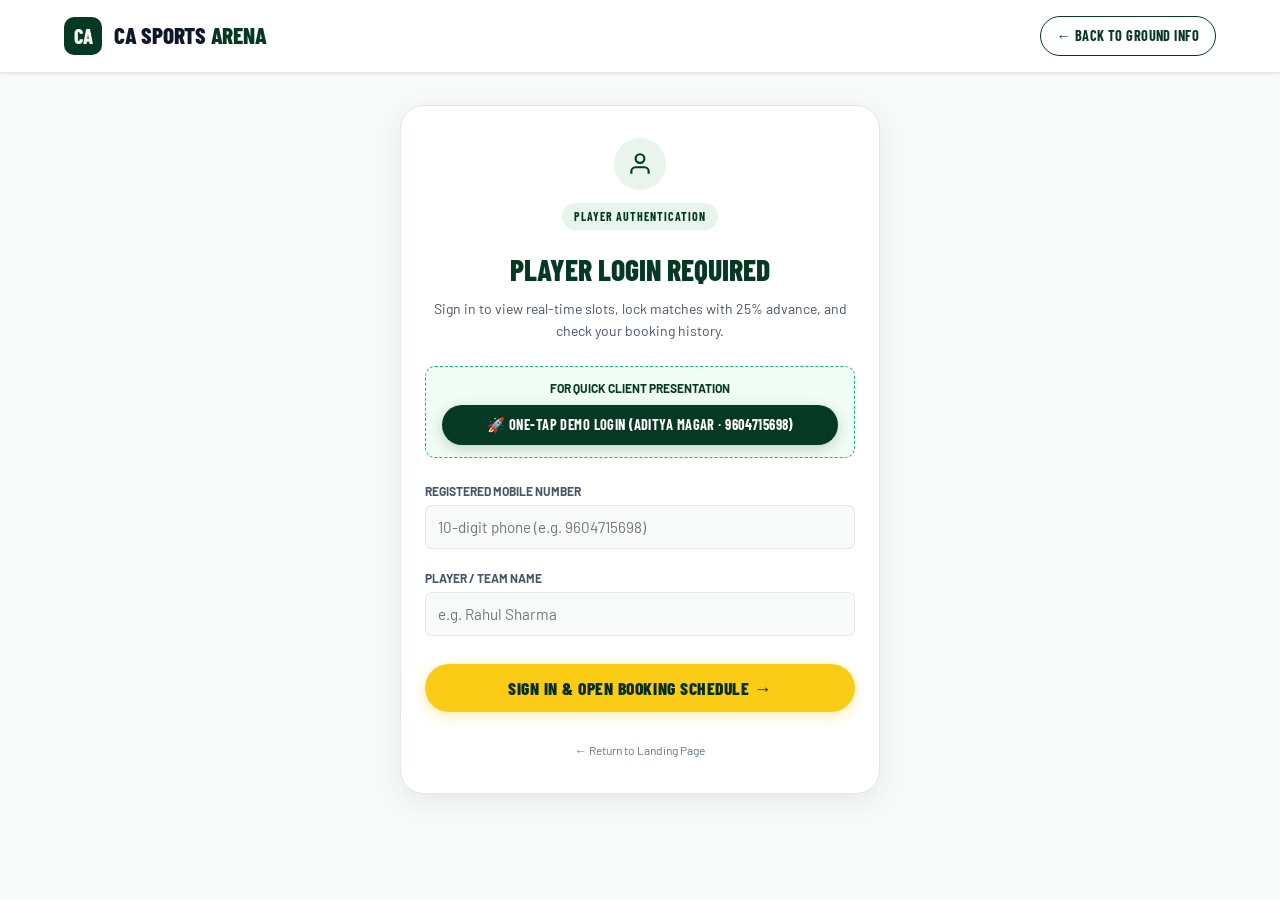
==== commit ad415c41: "small adjustments in the flow" ====
--- a/booking.html
+++ b/booking.html
@@ -3,11 +3,515 @@
 <head>
   <meta charset="UTF-8" />
   <meta name="viewport" content="width=device-width, initial-scale=1.0" />
-  <meta http-equiv="refresh" content="0; url=index.html#booking" />
-  <title>Book a Slot | CA Sports Arena</title>
-  <script>window.location.replace("index.html#booking");</script>
+  <link rel="icon" type="image/png" href="favicon.png" />
+  
+  <title>Player Portal &amp; Slot Booking | CA Sports Arena</title>
+  <meta name="description" content="Dedicated player booking dashboard for CA Sports Arena, Baner, Pune. Real-time availability, match history, and instant WhatsApp confirmations on 9604715698." />
+  
+  <link rel="preconnect" href="https://fonts.googleapis.com" />
+  <link rel="preconnect" href="https://fonts.gstatic.com" crossorigin />
+  <link href="https://fonts.googleapis.com/css2?family=Barlow+Condensed:wght@600;700;800&family=Barlow:wght@400;500;600;700&display=swap" rel="stylesheet" />
+
+  <link rel="stylesheet" href="styles.css" />
 </head>
-<body style="background:#070d09;color:#f0f7f2;font-family:sans-serif;padding:2rem;text-align:center;">
-  <p>Loading CA Sports Arena Booking... <a href="index.html#booking" style="color:#c8ff00;">Click here if not redirected</a>.</p>
+<body class="portal-page-wrap">
+
+  <!-- ===== PORTAL TOP NAVIGATION ===== -->
+  <header class="header">
+    <div class="container header-inner">
+      <a href="index.html" class="brand-link" aria-label="Back to CA Sports Arena Home">
+        <div class="brand-badge">CA</div>
+        <div class="brand-name">CA Sports <span>Arena</span></div>
+      </a>
+
+      <div style="display:flex;align-items:center;gap:var(--space-4);">
+        <a href="index.html" class="btn btn-outline btn-sm">
+          &larr; Back to Ground Info
+        </a>
+        <div id="headerUserStatus" style="display:none;">
+          <button type="button" class="btn btn-primary btn-sm" id="portalHeaderLogoutBtn">
+            Log Out
+          </button>
+        </div>
+      </div>
+    </div>
+  </header>
+
+  <!-- ===== GATEKEEPER VIEW: SHOWN IF NOT LOGGED IN ===== -->
+  <main id="portalGateView" class="gate-wrap" style="display:none;">
+    <div class="gate-card">
+      <div style="text-align:center;margin-bottom:var(--space-6);">
+        <div style="width:52px;height:52px;border-radius:50%;background:var(--green-mint);color:var(--green-primary);display:flex;align-items:center;justify-content:center;margin:0 auto var(--space-3);">
+          <svg width="26" height="26" viewBox="0 0 24 24" fill="none" stroke="currentColor" stroke-width="2"><path d="M20 21v-2a4 4 0 0 0-4-4H8a4 4 0 0 0-4 4v2"/><circle cx="12" cy="7" r="4"/></svg>
+        </div>
+        <span class="section-tag">Player Authentication</span>
+        <h1 style="font-family:var(--font-display);font-size:1.85rem;font-weight:800;color:var(--green-primary);text-transform:uppercase;margin:var(--space-2) 0 4px;">
+          Player Login Required
+        </h1>
+        <p style="font-size:var(--text-sm);color:var(--text-secondary);margin:0 auto;">
+          Sign in to view real-time slots, lock matches with 25% advance, and check your booking history.
+        </p>
+      </div>
+
+      <!-- Quick One-Tap Client Demo Trigger -->
+      <div style="background:var(--green-mint-light);border:1.5px dashed var(--green-light);border-radius:var(--radius-md);padding:var(--space-3) var(--space-4);margin-bottom:var(--space-6);text-align:center;">
+        <div style="font-size:0.75rem;font-weight:700;color:var(--green-primary);text-transform:uppercase;margin-bottom:6px;">
+          For Quick Client Presentation
+        </div>
+        <button type="button" class="btn btn-primary btn-sm" id="btnInstantDemoLogin" style="width:100%;background:var(--green-primary);">
+          🚀 One-Tap Demo Login (Aditya Magar &middot; 9604715698)
+        </button>
+      </div>
+
+      <!-- Real Login / Sign In Form -->
+      <form id="gateLoginForm" style="display:flex;flex-direction:column;gap:var(--space-4);">
+        <div>
+          <label style="display:block;font-size:var(--text-xs);font-weight:700;color:var(--text-secondary);text-transform:uppercase;margin-bottom:4px;" for="gatePhone">
+            Registered Mobile Number
+          </label>
+          <input type="tel" id="gatePhone" class="input-field-on-green" style="background:#f8faf9;border-color:var(--border-light);color:var(--text-primary);" placeholder="10-digit phone (e.g. 9604715698)" maxlength="10" required />
+          <span class="field-error-msg" id="gatePhoneErr" style="color:#ef4444;"></span>
+        </div>
+
+        <div>
+          <label style="display:block;font-size:var(--text-xs);font-weight:700;color:var(--text-secondary);text-transform:uppercase;margin-bottom:4px;" for="gateName">
+            Player / Team Name
+          </label>
+          <input type="text" id="gateName" class="input-field-on-green" style="background:#f8faf9;border-color:var(--border-light);color:var(--text-primary);" placeholder="e.g. Rahul Sharma" required />
+          <span class="field-error-msg" id="gateNameErr" style="color:#ef4444;"></span>
+        </div>
+
+        <button type="submit" class="btn btn-gold" style="width:100%;font-size:1.1rem;margin-top:var(--space-2);">
+          Sign In &amp; Open Booking Schedule &rarr;
+        </button>
+
+        <div style="text-align:center;margin-top:var(--space-2);">
+          <a href="index.html" style="font-size:var(--text-xs);color:var(--text-muted);">&larr; Return to Landing Page</a>
+        </div>
+      </form>
+    </div>
+  </main>
+
+  <!-- ===== AUTHENTICATED PLAYER PORTAL & DASHBOARD ===== -->
+  <main id="portalDashboardView" style="display:none;">
+
+    <!-- Player Profile Top Bar -->
+    <section class="portal-profile-bar">
+      <div class="container portal-profile-inner">
+        <div class="player-identity-cluster">
+          <div class="player-avatar-large" id="profileAvatar">A</div>
+          <div>
+            <div style="display:flex;align-items:center;gap:var(--space-2);">
+              <h2 class="player-meta-title" id="profileName">Aditya Magar</h2>
+              <span class="player-badge-vip">Verified Player</span>
+            </div>
+            <div class="player-meta-sub">
+              <span id="profilePhone">+91 96047 15698</span>
+              <span>&middot;</span>
+              <span>Baner Arena Member</span>
+            </div>
+          </div>
+        </div>
+
+        <div class="portal-quick-stats">
+          <div class="portal-stat-unit">
+            <span class="portal-stat-num" id="statBookingCount">0</span>
+            <span class="portal-stat-lbl">Active Bookings</span>
+          </div>
+          <div class="portal-stat-unit">
+            <span class="portal-stat-num" style="color:#047857;">₹500 / ₹800</span>
+            <span class="portal-stat-lbl">Flat Rates</span>
+          </div>
+          <div>
+            <button type="button" class="btn btn-outline btn-sm" id="portalLogoutBtn">
+              Log Out
+            </button>
+          </div>
+        </div>
+      </div>
+    </section>
+
+    <!-- Main Container with Navigation Tabs -->
+    <div class="container" style="padding-top:var(--space-8);padding-bottom:var(--space-16);">
+
+      <!-- Segmented Navigation Tabs -->
+      <nav class="portal-tabs-nav" aria-label="Portal Navigation Tabs">
+        <button type="button" class="portal-tab-btn active" id="tabBtnReserve">
+          <svg width="18" height="18" viewBox="0 0 24 24" fill="none" stroke="currentColor" stroke-width="2.2"><rect x="3" y="4" width="18" height="18" rx="2"/><line x1="16" y1="2" x2="16" y2="6"/><line x1="8" y1="2" x2="8" y2="6"/><line x1="3" y1="10" x2="21" y2="10"/></svg>
+          <span>Reserve a Slot</span>
+        </button>
+
+        <button type="button" class="portal-tab-btn" id="tabBtnHistory">
+          <svg width="18" height="18" viewBox="0 0 24 24" fill="none" stroke="currentColor" stroke-width="2.2"><path d="M12 8v4l3 3"/><circle cx="12" cy="12" r="9"/></svg>
+          <span>My Bookings &amp; Match History (<span id="tabHistoryBadge">0</span>)</span>
+        </button>
+
+        <button type="button" class="portal-tab-btn" id="tabBtnProfile">
+          <svg width="18" height="18" viewBox="0 0 24 24" fill="none" stroke="currentColor" stroke-width="2.2"><path d="M20 21v-2a4 4 0 0 0-4-4H8a4 4 0 0 0-4 4v2"/><circle cx="12" cy="7" r="4"/></svg>
+          <span>Player Profile &amp; Rules</span>
+        </button>
+      </nav>
+
+      <!-- TAB PANE 1: DEDICATED SLOT BOOKING ENGINE -->
+      <section id="paneReserve" style="display:block;">
+        <div class="booking-layout">
+          <!-- Left: 7-Day Date Picker + Match Format + Slots -->
+          <div>
+            <!-- Date Tabs -->
+            <div class="date-selector-wrap">
+              <div class="date-selector-label">
+                <span class="date-label-text">1. Select Match Date</span>
+                <span style="font-size:var(--text-xs);color:var(--green-primary);font-weight:700;">Mon–Fri: ₹500/hr &middot; Sat–Sun: ₹800/hr</span>
+              </div>
+              <div class="date-tabs-scroller" id="dateTabs" role="tablist" aria-label="Booking Dates">
+                <!-- Rendered dynamically by app.js -->
+              </div>
+            </div>
+
+            <!-- Format Selector -->
+            <div class="date-selector-wrap">
+              <div class="date-selector-label">
+                <span class="date-label-text">2. Sport Format</span>
+              </div>
+              <div class="format-pills">
+                <button type="button" class="format-pill active" data-format="Box Cricket (6–8 a side)">Box Cricket (6–8 a side)</button>
+                <button type="button" class="format-pill" data-format="5-a-side Football">5-a-side Football</button>
+                <button type="button" class="format-pill" data-format="Net Practice / Coaching">Net Practice</button>
+              </div>
+            </div>
+
+            <!-- Available Slots Grouped by Daypart -->
+            <div class="date-selector-wrap">
+              <div class="date-selector-label">
+                <span class="date-label-text">3. Pick Hourly Time Slot</span>
+                <span style="font-size:var(--text-xs);color:var(--text-muted);">Past hours are automatically disabled</span>
+              </div>
+              <div id="slotsContainer">
+                <!-- Rendered dynamically by app.js -->
+              </div>
+            </div>
+          </div>
+
+          <!-- Right: Deep Forest Green Order Summary Panel -->
+          <aside class="booking-summary-panel" id="bookingPanel">
+            <h3 class="summary-title">Booking Summary</h3>
+            <p class="summary-subtitle">Review selection &amp; confirm advance payment</p>
+
+            <!-- Empty State -->
+            <div class="summary-empty-state" id="summaryEmpty">
+              <div class="summary-empty-icon">
+                <svg width="24" height="24" viewBox="0 0 24 24" fill="none" stroke="currentColor" stroke-width="2"><circle cx="12" cy="12" r="10"/><polyline points="12 6 12 12 16 14"/></svg>
+              </div>
+              <h4>No Slot Selected</h4>
+              <p style="font-size:var(--text-sm);color:var(--text-on-green-sub);margin:0 auto;">Pick a time slot from the schedule on the left to review price and pay advance.</p>
+            </div>
+
+            <!-- Filled State -->
+            <div id="summaryFilled" style="display:none;">
+              <!-- Active Slot Card -->
+              <div class="summary-active-details">
+                <div class="summary-badge-strip">
+                  <span style="font-size:0.7rem;font-weight:700;color:var(--accent-gold);text-transform:uppercase;">Selected Slot</span>
+                  <span class="summary-rate-tag" id="summaryRateTag">Weekday Rate</span>
+                </div>
+                <div class="summary-slot-time" id="summarySlotTime">—</div>
+                <div class="summary-slot-date" id="summarySlotDate">—</div>
+              </div>
+
+              <!-- Duration Selector -->
+              <div class="summary-form-group">
+                <div style="display:flex;align-items:center;justify-content:space-between;margin-bottom:var(--space-2);">
+                  <label class="summary-form-label" style="margin:0;">Match Duration</label>
+                  <div style="display:flex;align-items:center;gap:var(--space-2);">
+                    <button type="button" class="btn btn-outline-hero btn-sm" id="durMinus" style="min-width:36px;padding:0;" aria-label="Decrease duration">−</button>
+                    <span id="durationVal" style="font-family:var(--font-display);font-size:1.15rem;font-weight:700;min-width:64px;text-align:center;color:#ffffff;">1 hour</span>
+                    <button type="button" class="btn btn-outline-hero btn-sm" id="durPlus" style="min-width:36px;padding:0;" aria-label="Increase duration">+</button>
+                  </div>
+                </div>
+              </div>
+
+              <!-- Payment Choice Toggle -->
+              <div class="summary-form-group">
+                <label class="summary-form-label">Payment Choice</label>
+                <div class="payment-type-toggle">
+                  <button type="button" class="pay-toggle-btn active" id="payModeAdvance">
+                    <div class="pay-toggle-title">Pay 25% Advance</div>
+                    <div class="pay-toggle-sub">Lock slot online, rest at venue</div>
+                  </button>
+                  <button type="button" class="pay-toggle-btn" id="payModeFull">
+                    <div class="pay-toggle-title">Pay 100% Full</div>
+                    <div class="pay-toggle-sub">Settle total fee now</div>
+                  </button>
+                </div>
+              </div>
+
+              <!-- Customer Details (Pre-filled from Profile!) -->
+              <div class="summary-form-group">
+                <label class="summary-form-label" for="bookName">Player / Team Name</label>
+                <input type="text" id="bookName" class="input-field-on-green" placeholder="e.g. Rahul Sharma" autocomplete="name" required />
+                <span class="field-error-msg" id="bookNameError"></span>
+              </div>
+
+              <div class="summary-form-group">
+                <label class="summary-form-label" for="bookPhone">WhatsApp / Mobile Number</label>
+                <input type="tel" id="bookPhone" class="input-field-on-green" placeholder="10-digit mobile (e.g. 9604715698)" maxlength="10" autocomplete="tel" required />
+                <span class="field-error-msg" id="bookPhoneError"></span>
+              </div>
+
+              <!-- Live Calculation Breakdown -->
+              <div class="pricing-breakdown-box">
+                <div class="price-row-green">
+                  <span>Slot Rate</span>
+                  <span id="summaryRateRow">₹500 × 1h</span>
+                </div>
+                <div class="price-row-green">
+                  <span>Platform Fee</span>
+                  <span style="color:#34d399;font-weight:700;">₹0 (Zero Fee)</span>
+                </div>
+                <div class="price-row-green total-row">
+                  <span>Total Match Fee</span>
+                  <span class="val" id="summaryTotalRow">₹500</span>
+                </div>
+
+                <!-- Advance Details -->
+                <div class="advance-due-green" id="summaryAdvanceRow">
+                  <span>Due Now (Advance):</span>
+                  <span id="summaryAdvanceVal" style="font-size:1.15rem;font-weight:800;">₹200</span>
+                </div>
+                <div class="price-row-green" id="summaryBalanceRow" style="font-size:0.8rem;margin-top:6px;">
+                  <span>Payable at Venue</span>
+                  <span id="summaryBalanceVal" style="font-weight:700;color:#ffffff;">₹300</span>
+                </div>
+              </div>
+            </div>
+
+            <!-- Action Button -->
+            <div style="margin-top:var(--space-4);">
+              <button type="button" class="btn btn-gold" id="confirmBookBtn" style="width:100%;font-size:1.1rem;padding:var(--space-3);" disabled>
+                Select a Time Slot First
+              </button>
+              <p style="font-size:0.75rem;color:var(--text-on-green-sub);text-align:center;margin-top:var(--space-2);line-height:1.4;">
+                Instant WhatsApp confirmation on 9604715698. Free cancellation up to 4h before match.
+              </p>
+            </div>
+          </aside>
+        </div>
+      </section>
+
+      <!-- TAB PANE 2: BOOKING HISTORY -->
+      <section id="paneHistory" style="display:none;">
+        <div style="display:flex;align-items:center;justify-content:space-between;margin-bottom:var(--space-6);">
+          <div>
+            <h2 class="section-title" style="margin-bottom:2px;">My Bookings &amp; Match History</h2>
+            <p class="section-subtitle">View your confirmed match reservations, advance deposit receipts, and WhatsApp entry passes.</p>
+          </div>
+          <button type="button" class="btn btn-primary btn-sm" onclick="document.getElementById('tabBtnReserve').click();">
+            + Book Another Slot
+          </button>
+        </div>
+
+        <div id="fullBookingsHistoryList" class="history-cards-list">
+          <!-- Rendered dynamically by app.js -->
+        </div>
+      </section>
+
+      <!-- TAB PANE 3: PLAYER PROFILE & RULES -->
+      <section id="paneProfile" style="display:none;">
+        <div style="display:grid;grid-template-columns:1fr;gap:var(--space-6);max-width:960px;">
+          <!-- Profile Card -->
+          <div style="background:#ffffff;border:1.5px solid var(--border-light);border-radius:var(--radius-lg);padding:var(--space-6);box-shadow:var(--shadow-sm);">
+            <h3 style="font-family:var(--font-display);font-size:1.4rem;font-weight:800;color:var(--green-primary);text-transform:uppercase;margin-bottom:var(--space-4);">
+              Player Account Details
+            </h3>
+
+            <div style="display:grid;grid-template-columns:repeat(auto-fit, minmax(220px, 1fr));gap:var(--space-4);margin-bottom:var(--space-6);">
+              <div>
+                <span style="font-size:var(--text-xs);color:var(--text-muted);text-transform:uppercase;font-weight:700;">Player Name</span>
+                <div style="font-size:1.15rem;font-weight:700;color:var(--text-primary);margin-top:2px;" id="profileDetailsName">Aditya Magar</div>
+              </div>
+              <div>
+                <span style="font-size:var(--text-xs);color:var(--text-muted);text-transform:uppercase;font-weight:700;">WhatsApp Mobile</span>
+                <div style="font-size:1.15rem;font-weight:700;color:var(--text-primary);margin-top:2px;" id="profileDetailsPhone">+91 96047 15698</div>
+              </div>
+              <div>
+                <span style="font-size:var(--text-xs);color:var(--text-muted);text-transform:uppercase;font-weight:700;">Preferred Arena</span>
+                <div style="font-size:1.15rem;font-weight:700;color:var(--text-primary);margin-top:2px;">CA Sports Arena &middot; Baner</div>
+              </div>
+            </div>
+
+            <div style="border-top:1px solid var(--border-light);padding-top:var(--space-4);display:flex;align-items:center;justify-content:space-between;flex-wrap:wrap;gap:var(--space-3);">
+              <span style="font-size:0.85rem;color:var(--text-secondary);">Need to update contact details or transfer slot?</span>
+              <a href="https://wa.me/919604715698" target="_blank" rel="noopener noreferrer" class="btn btn-whatsapp btn-sm">
+                Chat with Coordinator (9604715698)
+              </a>
+            </div>
+          </div>
+
+          <!-- Venue Rules -->
+          <div style="background:#ffffff;border:1.5px solid var(--border-light);border-radius:var(--radius-lg);padding:var(--space-6);box-shadow:var(--shadow-sm);">
+            <h3 style="font-family:var(--font-display);font-size:1.4rem;font-weight:800;color:var(--green-primary);text-transform:uppercase;margin-bottom:var(--space-4);">
+              Turf Rules &amp; Equipment Policy
+            </h3>
+            <ul style="list-style:none;display:flex;flex-direction:column;gap:var(--space-3);font-size:0.95rem;color:var(--text-secondary);">
+              <li style="display:flex;gap:var(--space-2);">
+                <span style="color:var(--green-primary);font-weight:800;">✓</span>
+                <span><strong>Footwear:</strong> Rubber studs or flat sneakers only. Metal spikes are strictly banned on synthetic grass.</span>
+              </li>
+              <li style="display:flex;gap:var(--space-2);">
+                <span style="color:var(--green-primary);font-weight:800;">✓</span>
+                <span><strong>Arrival:</strong> Please report 10 minutes prior to slot time for warmup and kit setup.</span>
+              </li>
+              <li style="display:flex;gap:var(--space-2);">
+                <span style="color:var(--green-primary);font-weight:800;">✓</span>
+                <span><strong>Included Gear:</strong> Standard tennis cricket match balls, stumps, and match bibs are provided at no extra charge.</span>
+              </li>
+              <li style="display:flex;gap:var(--space-2);">
+                <span style="color:var(--green-primary);font-weight:800;">✓</span>
+                <span><strong>Refunds:</strong> 100% advance deposit refund or reschedule if cancelled 4+ hours before start time.</span>
+              </li>
+            </ul>
+          </div>
+        </div>
+      </section>
+
+    </div>
+  </main>
+
+  <!-- ===== STEP 1: MOCK UPI PAYMENT MODAL ===== -->
+  <div class="app-modal" id="mockPaymentModal" role="dialog" aria-modal="true" aria-label="UPI Advance Payment">
+    <div class="modal-dialog-card" onclick="event.stopPropagation()">
+      <button type="button" class="modal-close-trigger" data-close-modal="mockPaymentModal" aria-label="Close payment modal">✕</button>
+
+      <div style="text-align:center;margin-bottom:var(--space-4);">
+        <span class="section-tag">Instant Payment Simulation</span>
+        <h3 style="font-family:var(--font-display);font-size:1.75rem;font-weight:800;color:var(--green-primary);text-transform:uppercase;margin:var(--space-2) 0 4px;">
+          Pay Advance &middot; <span id="mockPayAmount" style="color:var(--green-primary);">₹200</span>
+        </h3>
+        <p style="font-size:var(--text-sm);color:var(--text-secondary);margin:0 auto;" id="mockPayDesc">Slot booking deposit</p>
+      </div>
+
+      <!-- QR Code Simulation -->
+      <div class="mock-upi-card">
+        <div style="font-size:var(--text-xs);font-weight:700;color:var(--text-muted);text-transform:uppercase;letter-spacing:0.06em;">
+          Scan with Any UPI App
+        </div>
+        
+        <div class="qr-placeholder">
+          <svg width="120" height="120" viewBox="0 0 100 100" fill="none">
+            <rect x="0" y="0" width="30" height="30" fill="#063923" rx="4"/>
+            <rect x="6" y="6" width="18" height="18" fill="#ffffff" rx="2"/>
+            <rect x="10" y="10" width="10" height="10" fill="#063923"/>
+
+            <rect x="70" y="0" width="30" height="30" fill="#063923" rx="4"/>
+            <rect x="76" y="6" width="18" height="18" fill="#ffffff" rx="2"/>
+            <rect x="80" y="10" width="10" height="10" fill="#063923"/>
+
+            <rect x="0" y="70" width="30" height="30" fill="#063923" rx="4"/>
+            <rect x="6" y="76" width="18" height="18" fill="#ffffff" rx="2"/>
+            <rect x="10" y="80" width="10" height="10" fill="#063923"/>
+
+            <rect x="40" y="10" width="18" height="8" fill="#063923"/>
+            <rect x="42" y="24" width="12" height="14" fill="#063923"/>
+            <rect x="15" y="40" width="20" height="10" fill="#063923"/>
+            <rect x="45" y="45" width="14" height="14" fill="#063923"/>
+            <rect x="70" y="40" width="16" height="8" fill="#063923"/>
+            <rect x="40" y="70" width="14" height="20" fill="#063923"/>
+            <rect x="65" y="65" width="25" height="12" fill="#063923"/>
+            <rect x="65" y="84" width="12" height="10" fill="#063923"/>
+          </svg>
+        </div>
+
+        <div style="font-family:var(--font-display);font-size:0.95rem;font-weight:700;color:var(--text-primary);">
+          UPI ID: <span style="color:var(--green-primary);">casportsarena@upi</span>
+        </div>
+
+        <div class="upi-apps-row">
+          <span class="upi-app-pill">GPay</span>
+          <span class="upi-app-pill">PhonePe</span>
+          <span class="upi-app-pill">Paytm</span>
+          <span class="upi-app-pill">BHIM</span>
+        </div>
+      </div>
+
+      <button type="button" class="btn btn-primary" id="mockPaySuccessBtn" style="width:100%;font-size:1.1rem;padding:var(--space-3);margin-bottom:var(--space-2);">
+        Complete Advance Payment Demo &rarr;
+      </button>
+
+      <p style="font-size:0.75rem;color:var(--text-muted);text-align:center;margin:0;">
+        Demo Flow: Click above to simulate instant transaction verification and generate match pass ticket.
+      </p>
+    </div>
+  </div>
+
+  <!-- ===== STEP 2: CONFIRMED MATCH TICKET & WHATSAPP PASS ===== -->
+  <div class="app-modal" id="confirmationModal" role="dialog" aria-modal="true" aria-label="Booking Confirmation Receipt">
+    <div class="modal-dialog-card" onclick="event.stopPropagation()">
+      <button type="button" class="modal-close-trigger" data-close-modal="confirmationModal" aria-label="Close confirmation">✕</button>
+      
+      <div style="text-align:center;margin-bottom:var(--space-4);">
+        <div style="width:56px;height:56px;border-radius:50%;background:#d1fae5;color:#047857;display:flex;align-items:center;justify-content:center;margin:0 auto var(--space-2);font-size:1.6rem;font-weight:900;">
+          ✓
+        </div>
+        <h3 style="font-family:var(--font-display);font-size:1.75rem;font-weight:800;color:var(--green-primary);text-transform:uppercase;margin-bottom:2px;">
+          Match Slot Reserved!
+        </h3>
+        <p style="font-size:var(--text-sm);color:var(--text-secondary);margin:0 auto;">Your slot has been locked with advance verification.</p>
+      </div>
+
+      <div style="background:#f8faf9;border:1.5px solid var(--border-light);border-radius:var(--radius-md);padding:var(--space-4);margin-bottom:var(--space-4);font-size:var(--text-sm);">
+        <div style="display:flex;justify-content:space-between;align-items:center;padding:4px 0;">
+          <span style="color:var(--text-muted);">Booking Reference</span>
+          <span style="font-family:var(--font-display);font-size:1.15rem;font-weight:800;color:var(--green-primary);" id="confRef">#CA-89211</span>
+        </div>
+        <div style="display:flex;justify-content:space-between;align-items:center;padding:4px 0;">
+          <span style="color:var(--text-muted);">Slot Time</span>
+          <span style="font-weight:700;color:var(--text-primary);" id="confSlot">—</span>
+        </div>
+        <div style="display:flex;justify-content:space-between;align-items:center;padding:4px 0;">
+          <span style="color:var(--text-muted);">Match Date</span>
+          <span id="confDate" style="color:var(--text-primary);font-weight:600;">—</span>
+        </div>
+        <div style="display:flex;justify-content:space-between;align-items:center;padding:4px 0;">
+          <span style="color:var(--text-muted);">Player / Team</span>
+          <span id="confName" style="color:var(--text-primary);font-weight:600;">—</span>
+        </div>
+        <div style="display:flex;justify-content:space-between;align-items:center;padding:8px 0 4px;border-top:1px solid var(--border-light);margin-top:6px;">
+          <span style="color:var(--text-muted);">Total Match Fee</span>
+          <span style="font-family:var(--font-display);font-size:1.2rem;font-weight:800;color:var(--text-primary);" id="confTotal">—</span>
+        </div>
+        <div style="display:flex;justify-content:space-between;align-items:center;padding:4px 0;">
+          <span style="color:#047857;font-weight:700;">Advance Paid Online</span>
+          <span style="color:#047857;font-weight:800;" id="confAdvance">—</span>
+        </div>
+        <div style="display:flex;justify-content:space-between;align-items:center;padding:4px 0;">
+          <span style="color:var(--text-muted);">Balance Due at Venue</span>
+          <span id="confBalance" style="font-weight:700;color:var(--text-primary);">—</span>
+        </div>
+      </div>
+
+      <div style="display:flex;flex-direction:column;gap:var(--space-2);">
+        <a id="confWhatsAppLink" href="#" class="btn btn-whatsapp" style="width:100%;">
+          <svg width="18" height="18" viewBox="0 0 24 24" fill="currentColor"><path d="M12.031 6.172c-3.181 0-5.767 2.586-5.768 5.766-.001 1.298.38 2.27 1.019 3.287l-.582 2.128 2.182-.573c.978.58 1.911.928 3.145.929 3.178 0 5.767-2.587 5.768-5.766.001-3.187-2.575-5.771-5.764-5.771zm3.392 8.244c-.144.405-.837.774-1.17.824-.312.045-.698.086-2.223-.554-1.954-.82-3.21-2.824-3.308-2.955-.097-.133-.787-1.047-.787-1.996 0-.948.498-1.413.675-1.605.176-.192.385-.24.513-.24.129 0 .257.001.369.006.118.005.277-.045.434.331.161.385.55 1.343.6 1.444.05.101.083.219.017.352-.066.133-.1.217-.199.333-.099.117-.208.261-.297.351-.1.1-.205.21-.088.411.117.201.52 1.088 1.115 1.618.767.683 1.414.894 1.616.994.201.1.32.083.438-.05.118-.134.505-.589.64-.79.135-.202.271-.168.455-.101.185.067 1.17.552 1.371.653.201.101.336.151.385.235.049.084.049.488-.095.893z"/></svg>
+          Send Confirmation to WhatsApp (9604715698)
+        </a>
+        <button type="button" class="btn btn-outline" data-close-modal="confirmationModal">
+          View in My Bookings
+        </button>
+      </div>
+    </div>
+  </div>
+
+  <!-- ===== TOAST MESSAGE ===== -->
+  <div class="toast-msg" id="toastMsg" role="status" aria-live="polite">
+    <svg width="20" height="20" viewBox="0 0 24 24" fill="none" stroke="var(--accent-gold)" stroke-width="2.5"><polyline points="20 6 9 17 4 12"/></svg>
+    <div>
+      <div style="font-weight:700;font-size:0.95rem;color:#ffffff;" id="toastTitle">Success</div>
+      <div style="font-size:0.75rem;color:var(--text-on-green-sub);" id="toastDesc">Action confirmed</div>
+    </div>
+  </div>
+
+  <!-- Scripts -->
+  <script src="config.js"></script>
+  <script src="app.js"></script>
 </body>
 </html>
--- a/styles.css
+++ b/styles.css
@@ -0,0 +1,2323 @@
+/* ==========================================================================
+   CA SPORTS ARENA — Green & White Premium Design System
+   Inspired by TurfWise & Modern Athletic Sports Venues
+   Clean White + Deep Forest Pitch Green (#063923) + Warm Amber Gold CTA
+   ========================================================================== */
+
+/* ---- Design Tokens ---- */
+:root {
+  /* Brand Green & White Palette */
+  --green-primary: #063923;      /* Deep Forest Pitch Green (Hero & Accents) */
+  --green-dark: #042718;         /* Deepest green */
+  --green-medium: #0b4a2e;       /* Card header / hover green */
+  --green-light: #10b981;        /* Fresh turf green */
+  --green-mint: #e8f5ec;         /* Soft mint tint for pills/highlights */
+  --green-mint-light: #f0fdf4;   /* Pale mint background */
+  
+  /* White & Surface Neutrals */
+  --white: #ffffff;
+  --bg-page: #f8faf9;            /* Clean light grey-green background */
+  --bg-card: #ffffff;            /* Pure white card surface */
+  --bg-card-alt: #f1f6f3;        /* Subtle contrast section */
+  --border-light: #e2e8e4;       /* Clean crisp border */
+  --border-focus: #063923;       /* High-contrast focus */
+
+  /* Text Colors */
+  --text-primary: #0f172a;       /* Dark charcoal for maximum legibility */
+  --text-secondary: #475569;     /* Slate grey for subtitles and descriptions */
+  --text-muted: #64748b;         /* Muted meta labels */
+  --text-on-green: #ffffff;      /* Pure white on dark green */
+  --text-on-green-sub: #c5e1d4;  /* Soft mint on dark green */
+
+  /* CTA Accent (Warm Golden Yellow from reference) */
+  --accent-gold: #facc15;        /* Warm gold yellow */
+  --accent-gold-hover: #eab308;
+  --accent-gold-ink: #072e1c;    /* Deep green text on gold button */
+
+  /* Slot Status Tokens */
+  --slot-avail-bg: #ffffff;
+  --slot-avail-border: #10b981;
+  --slot-avail-text: #063923;
+  --slot-selected-bg: #063923;
+  --slot-selected-text: #ffffff;
+  --slot-booked-bg: #f1f5f3;
+  --slot-booked-border: #e2e8e4;
+  --slot-booked-text: #94a3b8;
+
+  /* Spacing Scale */
+  --space-1: 4px;
+  --space-2: 8px;
+  --space-3: 12px;
+  --space-4: 16px;
+  --space-6: 24px;
+  --space-8: 32px;
+  --space-12: 48px;
+  --space-16: 64px;
+
+  /* Radii */
+  --radius-sm: 6px;
+  --radius-md: 10px;
+  --radius-lg: 16px;
+  --radius-xl: 24px;
+  --radius-full: 9999px;
+
+  /* Shadows */
+  --shadow-sm: 0 1px 3px rgba(0, 0, 0, 0.06), 0 1px 2px rgba(0, 0, 0, 0.04);
+  --shadow-md: 0 4px 12px rgba(6, 57, 35, 0.08);
+  --shadow-card: 0 8px 24px rgba(6, 57, 35, 0.08);
+  --shadow-elevated: 0 20px 35px rgba(6, 57, 35, 0.12);
+
+  /* Typography */
+  --font-display: 'Barlow Condensed', -apple-system, BlinkMacSystemFont, sans-serif;
+  --font-body: 'Barlow', -apple-system, BlinkMacSystemFont, sans-serif;
+
+  /* Fluid Typography */
+  --text-hero: clamp(2.4rem, 5.5vw, 4.4rem);
+  --text-h1: clamp(1.85rem, 4vw, 3rem);
+  --text-h2: clamp(1.4rem, 2.8vw, 2.2rem);
+  --text-h3: clamp(1.1rem, 2vw, 1.4rem);
+  --text-body: 1rem;
+  --text-sm: 0.875rem;
+  --text-xs: 0.75rem;
+
+  /* Transitions */
+  --ease: cubic-bezier(0.16, 1, 0.3, 1);
+  --transition: all 0.2s var(--ease);
+}
+
+/* ---- Reset & Baseline ---- */
+*, *::before, *::after {
+  box-sizing: border-box;
+  margin: 0;
+  padding: 0;
+}
+
+html {
+  scroll-behavior: smooth;
+  font-size: 16px;
+  background-color: var(--bg-page);
+  color: var(--text-primary);
+}
+
+body {
+  font-family: var(--font-body);
+  font-size: var(--text-body);
+  line-height: 1.6;
+  color: var(--text-primary);
+  background: var(--bg-page);
+  min-height: 100vh;
+  -webkit-font-smoothing: antialiased;
+  -moz-osx-font-smoothing: grayscale;
+  overflow-x: hidden;
+}
+
+p {
+  color: var(--text-secondary);
+  line-height: 1.6;
+}
+
+img, picture {
+  max-width: 100%;
+  height: auto;
+  display: block;
+}
+
+a {
+  color: inherit;
+  text-decoration: none;
+  transition: var(--transition);
+}
+
+button {
+  font: inherit;
+  cursor: pointer;
+  border: none;
+  background: none;
+  color: inherit;
+  transition: var(--transition);
+}
+
+:focus-visible {
+  outline: 2px solid var(--green-primary);
+  outline-offset: 2px;
+}
+
+@media (prefers-reduced-motion: reduce) {
+  *, *::before, *::after {
+    animation-duration: 0.01ms !important;
+    transition-duration: 0.01ms !important;
+    scroll-behavior: auto !important;
+  }
+}
+
+/* ---- Container & Layout ---- */
+.container {
+  width: 100%;
+  max-width: 1200px;
+  margin-left: auto;
+  margin-right: auto;
+  padding-left: var(--space-4);
+  padding-right: var(--space-4);
+}
+
+@media (min-width: 768px) {
+  .container {
+    padding-left: var(--space-6);
+    padding-right: var(--space-6);
+  }
+}
+
+.section {
+  padding-top: var(--space-12);
+  padding-bottom: var(--space-12);
+  position: relative;
+}
+
+@media (min-width: 900px) {
+  .section {
+    padding-top: var(--space-16);
+    padding-bottom: var(--space-16);
+  }
+}
+
+.section-header {
+  margin-bottom: var(--space-8);
+}
+
+.section-tag {
+  display: inline-flex;
+  align-items: center;
+  gap: var(--space-2);
+  font-family: var(--font-display);
+  font-size: var(--text-xs);
+  font-weight: 700;
+  letter-spacing: 0.08em;
+  text-transform: uppercase;
+  color: var(--green-primary);
+  background: var(--green-mint);
+  padding: 4px 12px;
+  border-radius: var(--radius-full);
+  margin-bottom: var(--space-2);
+}
+
+.section-title {
+  font-family: var(--font-display);
+  font-size: var(--text-h2);
+  font-weight: 800;
+  line-height: 1.15;
+  letter-spacing: -0.01em;
+  text-transform: uppercase;
+  color: var(--text-primary);
+  margin-bottom: var(--space-2);
+}
+
+.section-subtitle {
+  font-size: var(--text-body);
+  color: var(--text-secondary);
+}
+
+/* ---- Clean Button System ---- */
+.btn {
+  display: inline-flex;
+  align-items: center;
+  justify-content: center;
+  gap: var(--space-2);
+  font-family: var(--font-display);
+  font-size: 1.05rem;
+  font-weight: 700;
+  letter-spacing: 0.03em;
+  text-transform: uppercase;
+  min-height: 48px;
+  min-width: 44px;
+  padding: 0 var(--space-6);
+  border-radius: var(--radius-full);
+  border: 1.5px solid transparent;
+  cursor: pointer;
+  white-space: nowrap;
+  user-select: none;
+  transition: var(--transition);
+}
+
+/* Warm Gold Yellow CTA (Inspired by Reference 1) */
+.btn-gold {
+  background: var(--accent-gold);
+  color: var(--accent-gold-ink);
+  font-weight: 800;
+  box-shadow: 0 4px 14px rgba(250, 204, 21, 0.35);
+}
+
+.btn-gold:hover {
+  background: var(--accent-gold-hover);
+  transform: translateY(-1px);
+  box-shadow: 0 6px 20px rgba(250, 204, 21, 0.45);
+}
+
+/* Deep Green Primary */
+.btn-primary {
+  background: var(--green-primary);
+  color: var(--white);
+  font-weight: 700;
+  box-shadow: 0 4px 14px rgba(6, 57, 35, 0.2);
+}
+
+.btn-primary:hover {
+  background: var(--green-medium);
+  transform: translateY(-1px);
+  box-shadow: 0 6px 18px rgba(6, 57, 35, 0.3);
+}
+
+/* White / Outline on Green Hero */
+.btn-outline-hero {
+  background: transparent;
+  color: var(--white);
+  border-color: rgba(255, 255, 255, 0.4);
+}
+
+.btn-outline-hero:hover {
+  background: rgba(255, 255, 255, 0.1);
+  border-color: var(--white);
+}
+
+/* Outline on Light Background */
+.btn-outline {
+  background: transparent;
+  color: var(--green-primary);
+  border-color: var(--green-primary);
+}
+
+.btn-outline:hover {
+  background: var(--green-mint);
+  border-color: var(--green-primary);
+}
+
+/* WhatsApp Brand Button */
+.btn-whatsapp {
+  background: #25D366;
+  color: #063923;
+  font-weight: 800;
+}
+
+.btn-whatsapp:hover {
+  background: #20bd5a;
+  transform: translateY(-1px);
+  box-shadow: 0 4px 16px rgba(37, 211, 102, 0.35);
+}
+
+.btn-sm {
+  min-height: 40px;
+  padding: 0 var(--space-4);
+  font-size: 0.9rem;
+}
+
+.btn:disabled {
+  opacity: 0.45;
+  cursor: not-allowed;
+  pointer-events: none;
+}
+
+/* ---- Clean White Header ---- */
+.header {
+  position: sticky;
+  top: 0;
+  z-index: 100;
+  background: #ffffff;
+  border-bottom: 1px solid var(--border-light);
+  box-shadow: var(--shadow-sm);
+}
+
+.header-inner {
+  display: flex;
+  align-items: center;
+  justify-content: space-between;
+  height: 72px;
+}
+
+.brand-link {
+  display: flex;
+  align-items: center;
+  gap: var(--space-3);
+  text-decoration: none;
+}
+
+.brand-badge {
+  display: flex;
+  align-items: center;
+  justify-content: center;
+  width: 38px;
+  height: 38px;
+  border-radius: var(--radius-md);
+  background: var(--green-primary);
+  color: var(--white);
+  font-family: var(--font-display);
+  font-weight: 800;
+  font-size: 1.25rem;
+}
+
+.brand-name {
+  font-family: var(--font-display);
+  font-weight: 800;
+  font-size: 1.45rem;
+  letter-spacing: -0.01em;
+  text-transform: uppercase;
+  color: var(--text-primary);
+  line-height: 1;
+}
+
+.brand-name span {
+  color: var(--green-primary);
+}
+
+.nav-desktop {
+  display: none;
+}
+
+@media (min-width: 860px) {
+  .nav-desktop {
+    display: flex;
+    align-items: center;
+    gap: var(--space-6);
+  }
+
+  .nav-link {
+    font-family: var(--font-body);
+    font-size: 0.95rem;
+    font-weight: 600;
+    color: var(--text-secondary);
+    padding: var(--space-2) 0;
+    position: relative;
+  }
+
+  .nav-link:hover {
+    color: var(--green-primary);
+  }
+
+  .nav-link.active {
+    color: var(--green-primary);
+    font-weight: 700;
+  }
+
+  .nav-link.active::after {
+    content: '';
+    position: absolute;
+    bottom: -4px;
+    left: 0;
+    right: 0;
+    height: 2.5px;
+    background: var(--green-primary);
+    border-radius: 99px;
+  }
+}
+
+.header-actions {
+  display: flex;
+  align-items: center;
+  gap: var(--space-3);
+}
+
+.user-btn {
+  display: inline-flex;
+  align-items: center;
+  gap: var(--space-2);
+  min-height: 40px;
+  padding: 0 var(--space-4);
+  border-radius: var(--radius-full);
+  border: 1px solid var(--border-light);
+  background: var(--white);
+  color: var(--text-primary);
+  font-size: var(--text-xs);
+  font-weight: 600;
+}
+
+.user-btn:hover {
+  border-color: var(--green-primary);
+  background: var(--green-mint-light);
+}
+
+.user-avatar-initials {
+  width: 24px;
+  height: 24px;
+  border-radius: 50%;
+  background: var(--green-primary);
+  color: var(--white);
+  display: flex;
+  align-items: center;
+  justify-content: center;
+  font-size: 0.72rem;
+  font-weight: 800;
+}
+
+.nav-toggle-btn {
+  display: flex;
+  align-items: center;
+  justify-content: center;
+  width: 44px;
+  height: 44px;
+  color: var(--text-primary);
+  border-radius: var(--radius-md);
+  border: 1px solid var(--border-light);
+}
+
+@media (min-width: 860px) {
+  .nav-toggle-btn {
+    display: none;
+  }
+}
+
+/* Mobile Drawer */
+.mobile-nav-drawer {
+  position: fixed;
+  inset: 0;
+  z-index: 200;
+  background: rgba(6, 57, 35, 0.98);
+  backdrop-filter: blur(16px);
+  display: flex;
+  flex-direction: column;
+  padding: var(--space-6);
+  transform: translateY(-100%);
+  opacity: 0;
+  pointer-events: none;
+  transition: transform 0.3s var(--ease), opacity 0.3s var(--ease);
+}
+
+.mobile-nav-drawer.open {
+  transform: translateY(0);
+  opacity: 1;
+  pointer-events: auto;
+}
+
+.mobile-drawer-header {
+  display: flex;
+  align-items: center;
+  justify-content: space-between;
+  margin-bottom: var(--space-8);
+}
+
+.mobile-nav-links {
+  display: flex;
+  flex-direction: column;
+  gap: var(--space-4);
+}
+
+.mobile-nav-link {
+  font-family: var(--font-display);
+  font-size: 1.6rem;
+  font-weight: 700;
+  text-transform: uppercase;
+  color: var(--white);
+  padding: var(--space-2) 0;
+  border-bottom: 1px solid rgba(255, 255, 255, 0.12);
+}
+
+/* Mobile Sticky Bottom Bar */
+.mobile-sticky-bar {
+  position: fixed;
+  bottom: 0;
+  left: 0;
+  right: 0;
+  z-index: 90;
+  display: flex;
+  align-items: center;
+  justify-content: space-between;
+  gap: var(--space-3);
+  padding: var(--space-3) var(--space-4);
+  background: #ffffff;
+  border-top: 1px solid var(--border-light);
+  box-shadow: 0 -4px 16px rgba(0, 0, 0, 0.08);
+}
+
+@media (min-width: 860px) {
+  .mobile-sticky-bar {
+    display: none;
+  }
+}
+
+.sticky-bar-price .label {
+  font-size: 0.7rem;
+  text-transform: uppercase;
+  color: var(--text-muted);
+  letter-spacing: 0.05em;
+}
+
+.sticky-bar-price .amount {
+  font-family: var(--font-display);
+  font-size: 1.4rem;
+  font-weight: 800;
+  color: var(--green-primary);
+  line-height: 1;
+}
+
+/* ---- HERO SECTION (Deep Forest Pitch Green from Reference 1) ---- */
+.hero {
+  position: relative;
+  background: var(--green-primary);
+  background: linear-gradient(135deg, #063923 0%, #0b4a2e 50%, #042718 100%);
+  color: var(--text-on-green);
+  padding: var(--space-12) 0;
+  overflow: hidden;
+}
+
+@media (min-width: 900px) {
+  .hero {
+    padding: var(--space-16) 0;
+    min-height: 75vh;
+    display: flex;
+    align-items: center;
+  }
+}
+
+/* Subtle Pitch Markings Pattern (Inspired by Reference 1 center circle & box) */
+.hero::before {
+  content: '';
+  position: absolute;
+  top: 50%;
+  left: 50%;
+  transform: translate(-50%, -50%);
+  width: 600px;
+  height: 600px;
+  border: 1.5px solid rgba(255, 255, 255, 0.07);
+  border-radius: 50%;
+  pointer-events: none;
+}
+
+.hero::after {
+  content: '';
+  position: absolute;
+  top: 0;
+  bottom: 0;
+  left: 50%;
+  width: 1px;
+  background: rgba(255, 255, 255, 0.06);
+  pointer-events: none;
+}
+
+.hero-content {
+  position: relative;
+  z-index: 2;
+  max-width: 860px;
+}
+
+.hero-pill {
+  display: inline-flex;
+  align-items: center;
+  gap: var(--space-2);
+  background: rgba(255, 255, 255, 0.12);
+  border: 1px solid rgba(255, 255, 255, 0.2);
+  border-radius: var(--radius-full);
+  padding: 6px 14px;
+  font-size: var(--text-xs);
+  font-weight: 600;
+  color: var(--white);
+  margin-bottom: var(--space-4);
+}
+
+.live-pulse-dot {
+  width: 8px;
+  height: 8px;
+  border-radius: 50%;
+  background: #34d399;
+  box-shadow: 0 0 10px #34d399;
+  animation: pulseDot 2s infinite ease-in-out;
+}
+
+@keyframes pulseDot {
+  0%, 100% { opacity: 1; transform: scale(1); }
+  50% { opacity: 0.4; transform: scale(0.85); }
+}
+
+.hero-headline {
+  font-family: var(--font-display);
+  font-size: var(--text-hero);
+  font-weight: 800;
+  line-height: 1.05;
+  letter-spacing: -0.02em;
+  text-transform: uppercase;
+  color: var(--white);
+  margin-bottom: var(--space-4);
+}
+
+.hero-headline span.highlight {
+  color: var(--accent-gold);
+}
+
+.hero-desc {
+  font-size: clamp(1.05rem, 1.4vw, 1.25rem);
+  color: var(--text-on-green-sub);
+  line-height: 1.6;
+  margin-bottom: var(--space-6);
+  max-width: 680px;
+}
+
+.hero-actions {
+  display: flex;
+  align-items: center;
+  flex-wrap: wrap;
+  gap: var(--space-4);
+  margin-bottom: var(--space-6);
+}
+
+.hero-trust-row {
+  display: flex;
+  align-items: center;
+  flex-wrap: wrap;
+  gap: var(--space-4);
+  font-size: var(--text-xs);
+  color: var(--text-on-green-sub);
+}
+
+.hero-trust-item {
+  display: inline-flex;
+  align-items: center;
+  gap: 6px;
+}
+
+.hero-trust-item svg {
+  color: var(--accent-gold);
+}
+
+/* ---- QUICK FACTS ROW (Clean White Bar) ---- */
+.facts-strip {
+  background: var(--white);
+  border-bottom: 1px solid var(--border-light);
+  padding: var(--space-6) 0;
+  box-shadow: var(--shadow-sm);
+}
+
+.facts-grid {
+  display: grid;
+  grid-template-columns: repeat(2, 1fr);
+  gap: var(--space-4);
+}
+
+@media (min-width: 640px) {
+  .facts-grid {
+    grid-template-columns: repeat(3, 1fr);
+  }
+}
+
+@media (min-width: 960px) {
+  .facts-grid {
+    grid-template-columns: repeat(5, 1fr);
+  }
+}
+
+.fact-item {
+  display: flex;
+  align-items: center;
+  gap: var(--space-3);
+  padding: var(--space-2);
+}
+
+.fact-icon-wrap {
+  width: 44px;
+  height: 44px;
+  flex-shrink: 0;
+  border-radius: var(--radius-md);
+  background: var(--green-mint);
+  color: var(--green-primary);
+  display: flex;
+  align-items: center;
+  justify-content: center;
+}
+
+.fact-meta {
+  display: flex;
+  flex-direction: column;
+}
+
+.fact-label {
+  font-size: var(--text-xs);
+  text-transform: uppercase;
+  color: var(--text-muted);
+  font-weight: 600;
+  letter-spacing: 0.05em;
+}
+
+.fact-value {
+  font-family: var(--font-display);
+  font-size: 1.05rem;
+  font-weight: 700;
+  color: var(--text-primary);
+  line-height: 1.2;
+}
+
+/* ---- DEDICATED BOOKING SECTION ---- */
+.booking-section {
+  background: #ffffff;
+  border-bottom: 1px solid var(--border-light);
+}
+
+.booking-layout {
+  display: grid;
+  grid-template-columns: 1fr;
+  gap: var(--space-6);
+  align-items: start;
+}
+
+@media (min-width: 960px) {
+  .booking-layout {
+    grid-template-columns: 1.5fr 1fr;
+    gap: var(--space-8);
+  }
+}
+
+/* 7-Day Date Selector Tabs */
+.date-selector-wrap {
+  margin-bottom: var(--space-6);
+}
+
+.date-selector-label {
+  display: flex;
+  align-items: center;
+  justify-content: space-between;
+  margin-bottom: var(--space-3);
+}
+
+.date-label-text {
+  font-family: var(--font-display);
+  font-size: 1.2rem;
+  font-weight: 800;
+  text-transform: uppercase;
+  letter-spacing: 0.02em;
+  color: var(--text-primary);
+}
+
+.date-tabs-scroller {
+  display: flex;
+  gap: var(--space-2);
+  overflow-x: auto;
+  padding-bottom: var(--space-2);
+  scrollbar-width: thin;
+}
+
+.date-tab-btn {
+  display: flex;
+  flex-direction: column;
+  align-items: center;
+  justify-content: center;
+  min-width: 96px;
+  min-height: 76px;
+  padding: var(--space-2) var(--space-3);
+  border-radius: var(--radius-md);
+  border: 1.5px solid var(--border-light);
+  background: var(--white);
+  color: var(--text-secondary);
+  cursor: pointer;
+  flex-shrink: 0;
+  transition: var(--transition);
+  box-shadow: var(--shadow-sm);
+}
+
+.date-tab-btn:hover {
+  border-color: var(--green-primary);
+  background: var(--green-mint-light);
+  color: var(--green-primary);
+}
+
+.date-tab-btn.active {
+  border-color: var(--green-primary);
+  background: var(--green-primary);
+  color: var(--white);
+  box-shadow: 0 4px 14px rgba(6, 57, 35, 0.25);
+}
+
+.date-tab-day {
+  font-size: var(--text-xs);
+  text-transform: uppercase;
+  font-weight: 600;
+  letter-spacing: 0.06em;
+}
+
+.date-tab-num {
+  font-family: var(--font-display);
+  font-size: 1.5rem;
+  font-weight: 800;
+  line-height: 1.1;
+}
+
+.date-tab-btn.active .date-tab-num {
+  color: var(--white);
+}
+
+.date-tab-tag {
+  font-size: 0.7rem;
+  font-weight: 700;
+  padding: 2px 8px;
+  border-radius: var(--radius-full);
+  margin-top: 2px;
+  background: var(--green-mint);
+  color: var(--green-primary);
+}
+
+.date-tab-btn.active .date-tab-tag {
+  background: rgba(255, 255, 255, 0.2);
+  color: var(--white);
+}
+
+.date-tab-tag.weekend {
+  color: #b45309;
+  background: #fef3c7;
+}
+
+.date-tab-btn.active .date-tab-tag.weekend {
+  color: var(--accent-gold);
+  background: rgba(0, 0, 0, 0.25);
+}
+
+/* Match Format Pills */
+.format-pills {
+  display: flex;
+  gap: var(--space-2);
+  flex-wrap: wrap;
+  margin-bottom: var(--space-6);
+}
+
+.format-pill {
+  padding: var(--space-2) var(--space-4);
+  border-radius: var(--radius-full);
+  border: 1.5px solid var(--border-light);
+  background: var(--white);
+  font-size: var(--text-xs);
+  font-weight: 700;
+  letter-spacing: 0.04em;
+  text-transform: uppercase;
+  color: var(--text-secondary);
+  cursor: pointer;
+  transition: var(--transition);
+}
+
+.format-pill:hover {
+  border-color: var(--green-primary);
+  color: var(--green-primary);
+}
+
+.format-pill.active {
+  background: var(--green-primary);
+  color: var(--white);
+  border-color: var(--green-primary);
+}
+
+/* Daypart Slot Groups */
+.daypart-group {
+  margin-bottom: var(--space-6);
+}
+
+.daypart-header {
+  display: flex;
+  align-items: center;
+  gap: var(--space-2);
+  font-family: var(--font-display);
+  font-size: 1rem;
+  font-weight: 700;
+  letter-spacing: 0.06em;
+  text-transform: uppercase;
+  color: var(--green-primary);
+  margin-bottom: var(--space-3);
+  padding-bottom: var(--space-1);
+  border-bottom: 1.5px solid var(--green-mint);
+}
+
+.slots-grid {
+  display: grid;
+  grid-template-columns: repeat(auto-fill, minmax(136px, 1fr));
+  gap: var(--space-3);
+}
+
+/* Slot Card - Green & White */
+.slot-btn {
+  display: flex;
+  flex-direction: column;
+  align-items: flex-start;
+  padding: var(--space-3);
+  min-height: 82px;
+  border-radius: var(--radius-md);
+  border: 1.5px solid var(--border-light);
+  background: var(--white);
+  cursor: pointer;
+  position: relative;
+  text-align: left;
+  transition: var(--transition);
+  box-shadow: var(--shadow-sm);
+}
+
+.slot-btn:hover:not(:disabled) {
+  border-color: var(--green-primary);
+  background: var(--green-mint-light);
+  transform: translateY(-2px);
+  box-shadow: var(--shadow-md);
+}
+
+.slot-btn.selected {
+  border-color: var(--green-primary);
+  background: var(--green-primary);
+  color: var(--white);
+  box-shadow: 0 4px 16px rgba(6, 57, 35, 0.25);
+}
+
+.slot-btn.selected::after {
+  content: '✓';
+  position: absolute;
+  top: var(--space-2);
+  right: var(--space-2);
+  width: 20px;
+  height: 20px;
+  border-radius: 50%;
+  background: var(--accent-gold);
+  color: var(--accent-gold-ink);
+  font-size: 0.75rem;
+  font-weight: 900;
+  display: flex;
+  align-items: center;
+  justify-content: center;
+}
+
+.slot-btn:disabled, .slot-btn.booked {
+  background: var(--slot-booked-bg);
+  border-color: var(--slot-booked-border);
+  cursor: not-allowed;
+  opacity: 0.7;
+}
+
+.slot-time-text {
+  font-family: var(--font-display);
+  font-size: 1.2rem;
+  font-weight: 800;
+  color: var(--text-primary);
+  line-height: 1.1;
+  margin-bottom: 2px;
+}
+
+.slot-btn.selected .slot-time-text {
+  color: var(--white);
+}
+
+.slot-btn.booked .slot-time-text {
+  color: var(--slot-booked-text);
+  text-decoration: line-through;
+}
+
+.slot-status-pill {
+  font-size: 0.68rem;
+  font-weight: 700;
+  text-transform: uppercase;
+  letter-spacing: 0.05em;
+  padding: 2px 8px;
+  border-radius: var(--radius-full);
+  margin-top: auto;
+}
+
+.slot-status-pill.avail {
+  color: #047857;
+  background: #d1fae5;
+}
+
+.slot-btn.selected .slot-status-pill.avail {
+  color: var(--accent-gold);
+  background: rgba(0, 0, 0, 0.25);
+}
+
+.slot-status-pill.taken {
+  color: var(--slot-booked-text);
+  background: #e2e8f0;
+}
+
+/* Right Column: Deep Green Sticky Order Summary Panel */
+.booking-summary-panel {
+  background: var(--green-primary);
+  color: var(--white);
+  border-radius: var(--radius-lg);
+  padding: var(--space-6);
+  position: sticky;
+  top: 92px;
+  box-shadow: var(--shadow-elevated);
+}
+
+.summary-title {
+  font-family: var(--font-display);
+  font-size: 1.4rem;
+  font-weight: 800;
+  text-transform: uppercase;
+  color: var(--white);
+  margin-bottom: var(--space-1);
+}
+
+.summary-subtitle {
+  font-size: var(--text-xs);
+  color: var(--text-on-green-sub);
+  margin-bottom: var(--space-4);
+  padding-bottom: var(--space-4);
+  border-bottom: 1px solid rgba(255, 255, 255, 0.12);
+}
+
+/* Empty Selection Notice */
+.summary-empty-state {
+  text-align: center;
+  padding: var(--space-8) var(--space-4);
+  border: 1.5px dashed rgba(255, 255, 255, 0.2);
+  border-radius: var(--radius-md);
+  margin-bottom: var(--space-4);
+}
+
+.summary-empty-icon {
+  width: 48px;
+  height: 48px;
+  border-radius: 50%;
+  background: rgba(255, 255, 255, 0.1);
+  color: var(--accent-gold);
+  display: flex;
+  align-items: center;
+  justify-content: center;
+  margin: 0 auto var(--space-3);
+}
+
+.summary-empty-state h4 {
+  font-family: var(--font-display);
+  font-size: 1.15rem;
+  font-weight: 700;
+  text-transform: uppercase;
+  color: var(--white);
+  margin-bottom: var(--space-1);
+}
+
+/* Active Slot Card in Summary */
+.summary-active-details {
+  background: rgba(255, 255, 255, 0.08);
+  border: 1px solid rgba(255, 255, 255, 0.15);
+  border-radius: var(--radius-md);
+  padding: var(--space-4);
+  margin-bottom: var(--space-4);
+}
+
+.summary-badge-strip {
+  display: flex;
+  align-items: center;
+  justify-content: space-between;
+  margin-bottom: var(--space-2);
+}
+
+.summary-rate-tag {
+  font-family: var(--font-display);
+  font-size: var(--text-xs);
+  font-weight: 700;
+  color: var(--accent-gold);
+  text-transform: uppercase;
+}
+
+.summary-slot-time {
+  font-family: var(--font-display);
+  font-size: 1.6rem;
+  font-weight: 800;
+  color: var(--white);
+  line-height: 1.1;
+}
+
+.summary-slot-date {
+  font-size: var(--text-sm);
+  color: var(--text-on-green-sub);
+}
+
+/* Duration / Advance payment controls */
+.summary-form-group {
+  margin-bottom: var(--space-4);
+}
+
+.summary-form-label {
+  display: block;
+  font-size: var(--text-xs);
+  font-weight: 700;
+  letter-spacing: 0.05em;
+  text-transform: uppercase;
+  color: var(--text-on-green-sub);
+  margin-bottom: var(--space-2);
+}
+
+.input-field-on-green {
+  width: 100%;
+  min-height: 44px;
+  padding: var(--space-2) var(--space-3);
+  background: #ffffff;
+  border: 1px solid var(--border-light);
+  border-radius: var(--radius-sm);
+  color: var(--text-primary);
+  font-family: var(--font-body);
+  font-size: 0.95rem;
+  transition: var(--transition);
+}
+
+.input-field-on-green:focus {
+  border-color: var(--accent-gold);
+  outline: none;
+  box-shadow: 0 0 0 2px rgba(250, 204, 21, 0.4);
+}
+
+.input-field-on-green.error {
+  border-color: #ef4444;
+}
+
+.field-error-msg {
+  display: block;
+  font-size: 0.75rem;
+  color: #fca5a5;
+  margin-top: 4px;
+}
+
+/* Advance Payment Option Selector */
+.payment-type-toggle {
+  display: grid;
+  grid-template-columns: 1fr 1fr;
+  gap: var(--space-2);
+  margin-bottom: var(--space-4);
+}
+
+.pay-toggle-btn {
+  padding: var(--space-2);
+  border-radius: var(--radius-sm);
+  border: 1px solid rgba(255, 255, 255, 0.2);
+  background: rgba(255, 255, 255, 0.06);
+  text-align: center;
+  cursor: pointer;
+  transition: var(--transition);
+  color: var(--white);
+}
+
+.pay-toggle-btn:hover {
+  border-color: rgba(255, 255, 255, 0.4);
+}
+
+.pay-toggle-btn.active {
+  border-color: var(--accent-gold);
+  background: rgba(250, 204, 21, 0.15);
+}
+
+.pay-toggle-title {
+  font-family: var(--font-display);
+  font-size: 0.95rem;
+  font-weight: 700;
+  color: var(--white);
+}
+
+.pay-toggle-btn.active .pay-toggle-title {
+  color: var(--accent-gold);
+}
+
+.pay-toggle-sub {
+  font-size: 0.72rem;
+  color: var(--text-on-green-sub);
+}
+
+/* Price Calculation Breakdown */
+.pricing-breakdown-box {
+  background: rgba(0, 0, 0, 0.25);
+  border-radius: var(--radius-sm);
+  padding: var(--space-3);
+  margin-bottom: var(--space-4);
+  font-size: var(--text-sm);
+}
+
+.price-row-green {
+  display: flex;
+  justify-content: space-between;
+  align-items: center;
+  padding: 4px 0;
+  color: var(--text-on-green-sub);
+}
+
+.price-row-green.total-row {
+  border-top: 1px solid rgba(255, 255, 255, 0.15);
+  margin-top: var(--space-2);
+  padding-top: var(--space-2);
+  font-family: var(--font-display);
+  font-size: 1.35rem;
+  font-weight: 800;
+  color: var(--white);
+}
+
+.price-row-green.total-row .val {
+  color: var(--accent-gold);
+}
+
+/* Advance Due Row */
+.advance-due-green {
+  display: flex;
+  justify-content: space-between;
+  align-items: center;
+  padding: 8px 10px;
+  background: rgba(250, 204, 21, 0.15);
+  border: 1px solid rgba(250, 204, 21, 0.3);
+  border-radius: var(--radius-sm);
+  font-size: var(--text-xs);
+  font-weight: 700;
+  color: var(--accent-gold);
+  margin-top: var(--space-2);
+}
+
+/* ---- OWNER OVERVIEW & INTELLIGENCE CARD (Inspired by Reference 2) ---- */
+.owner-feature-section {
+  background: var(--bg-card-alt);
+  border-bottom: 1px solid var(--border-light);
+}
+
+.owner-layout {
+  display: grid;
+  grid-template-columns: 1fr;
+  gap: var(--space-8);
+  align-items: center;
+}
+
+@media (min-width: 900px) {
+  .owner-layout {
+    grid-template-columns: 1.1fr 1fr;
+  }
+}
+
+.owner-checklist {
+  list-style: none;
+  display: flex;
+  flex-direction: column;
+  gap: var(--space-4);
+  margin-top: var(--space-6);
+}
+
+.owner-check-item {
+  display: flex;
+  align-items: flex-start;
+  gap: var(--space-3);
+}
+
+.owner-check-icon {
+  width: 24px;
+  height: 24px;
+  border-radius: 50%;
+  background: var(--green-primary);
+  color: var(--white);
+  display: flex;
+  align-items: center;
+  justify-content: center;
+  flex-shrink: 0;
+  margin-top: 2px;
+  font-size: 0.8rem;
+  font-weight: 900;
+}
+
+/* Dashboard UI Card from Reference 2 */
+.turf-dashboard-card {
+  background: #ffffff;
+  border-radius: var(--radius-xl);
+  border: 1px solid var(--border-light);
+  box-shadow: var(--shadow-elevated);
+  overflow: hidden;
+}
+
+.dashboard-card-header {
+  background: var(--green-primary);
+  color: var(--white);
+  padding: var(--space-6);
+}
+
+.dash-header-meta {
+  display: flex;
+  align-items: center;
+  justify-content: space-between;
+  font-size: var(--text-xs);
+  color: var(--text-on-green-sub);
+  margin-bottom: var(--space-2);
+}
+
+.dash-big-metric {
+  font-family: var(--font-display);
+  font-size: 2.8rem;
+  font-weight: 800;
+  line-height: 1;
+  color: var(--white);
+  margin-bottom: var(--space-3);
+}
+
+.dash-big-metric span {
+  font-size: 0.9rem;
+  font-weight: 500;
+  color: var(--text-on-green-sub);
+}
+
+.dash-tags-row {
+  display: flex;
+  gap: var(--space-3);
+}
+
+.dash-tag-pill {
+  display: inline-flex;
+  align-items: center;
+  gap: 6px;
+  background: rgba(255, 255, 255, 0.12);
+  padding: 4px 10px;
+  border-radius: var(--radius-full);
+  font-size: 0.75rem;
+  font-weight: 600;
+}
+
+.dashboard-card-body {
+  padding: var(--space-6);
+}
+
+/* Mini Bar Chart Graphic */
+.dash-bar-chart {
+  display: flex;
+  align-items: flex-end;
+  justify-content: space-around;
+  height: 90px;
+  padding: var(--space-2) 0 var(--space-4);
+  border-bottom: 1px solid var(--border-light);
+  margin-bottom: var(--space-4);
+}
+
+.chart-bar-group {
+  display: flex;
+  flex-direction: column;
+  align-items: center;
+  gap: 6px;
+}
+
+.chart-bars {
+  display: flex;
+  align-items: flex-end;
+  gap: 4px;
+}
+
+.bar-green {
+  width: 22px;
+  background: var(--green-primary);
+  border-radius: 4px 4px 0 0;
+}
+
+.bar-blue {
+  width: 14px;
+  background: #0284c7;
+  border-radius: 4px 4px 0 0;
+}
+
+.chart-label {
+  font-size: 0.7rem;
+  font-weight: 700;
+  color: var(--text-muted);
+}
+
+/* Locations Table from Reference 2 */
+.dash-table {
+  width: 100%;
+  font-size: 0.85rem;
+  border-collapse: collapse;
+}
+
+.dash-table th {
+  text-align: left;
+  font-size: 0.7rem;
+  text-transform: uppercase;
+  color: var(--text-muted);
+  padding-bottom: 8px;
+  font-weight: 700;
+}
+
+.dash-table td {
+  padding: 10px 0;
+  border-top: 1px solid var(--border-light);
+}
+
+.status-badge-due {
+  background: #fef3c7;
+  color: #b45309;
+  font-weight: 700;
+  font-size: 0.72rem;
+  padding: 2px 8px;
+  border-radius: var(--radius-full);
+}
+
+/* ---- GALLERY & RELIABLE LIGHTBOX ---- */
+.gallery-grid {
+  display: grid;
+  grid-template-columns: repeat(2, 1fr);
+  gap: var(--space-3);
+}
+
+@media (min-width: 768px) {
+  .gallery-grid {
+    grid-template-columns: repeat(3, 1fr);
+    gap: var(--space-4);
+  }
+}
+
+.gallery-card {
+  position: relative;
+  border-radius: var(--radius-md);
+  overflow: hidden;
+  aspect-ratio: 4/3;
+  background: var(--border-light);
+  cursor: pointer;
+  border: 1px solid var(--border-light);
+  box-shadow: var(--shadow-sm);
+}
+
+.gallery-card:hover .gallery-img {
+  transform: scale(1.05);
+}
+
+.gallery-img {
+  width: 100%;
+  height: 100%;
+  object-fit: cover;
+  transition: transform 0.5s var(--ease);
+}
+
+.gallery-caption-overlay {
+  position: absolute;
+  inset: 0;
+  background: linear-gradient(0deg, rgba(6, 57, 35, 0.85) 0%, transparent 60%);
+  display: flex;
+  align-items: flex-end;
+  padding: var(--space-3);
+  color: var(--white);
+  font-family: var(--font-display);
+  font-size: 1rem;
+  font-weight: 700;
+  text-transform: uppercase;
+}
+
+/* Lightbox Modal - FIXED VISIBLE CLOSE BUTTON & BACKDROP */
+.lightbox-modal {
+  position: fixed;
+  inset: 0;
+  z-index: 1000;
+  background: rgba(0, 0, 0, 0.92);
+  backdrop-filter: blur(8px);
+  display: none;
+  align-items: center;
+  justify-content: center;
+  padding: var(--space-4);
+  cursor: pointer; /* Clicking backdrop closes */
+}
+
+.lightbox-modal.open {
+  display: flex;
+}
+
+.lightbox-content {
+  position: relative;
+  max-width: 900px;
+  max-height: 85vh;
+  display: flex;
+  flex-direction: column;
+  align-items: center;
+  cursor: default; /* Clicking image content does not close */
+}
+
+.lightbox-content img {
+  max-height: 75vh;
+  max-width: 100%;
+  object-fit: contain;
+  border-radius: var(--radius-md);
+  box-shadow: 0 10px 40px rgba(0, 0, 0, 0.5);
+}
+
+.lightbox-caption {
+  margin-top: var(--space-3);
+  font-family: var(--font-display);
+  font-size: 1.15rem;
+  color: var(--white);
+  font-weight: 700;
+  text-transform: uppercase;
+  text-align: center;
+}
+
+/* FIXED VISIBLE CLOSE BUTTON AT TOP RIGHT OF SCREEN */
+.lightbox-close-btn {
+  position: fixed;
+  top: 20px;
+  right: 20px;
+  z-index: 1010;
+  width: 48px;
+  height: 48px;
+  background: rgba(255, 255, 255, 0.25);
+  border: 1.5px solid rgba(255, 255, 255, 0.5);
+  border-radius: 50%;
+  color: #ffffff;
+  font-size: 1.5rem;
+  font-weight: 800;
+  display: flex;
+  align-items: center;
+  justify-content: center;
+  cursor: pointer;
+  transition: var(--transition);
+}
+
+.lightbox-close-btn:hover {
+  background: #ffffff;
+  color: #063923;
+  transform: scale(1.1);
+}
+
+.lightbox-nav-btn {
+  position: fixed;
+  top: 50%;
+  transform: translateY(-50%);
+  z-index: 1010;
+  width: 48px;
+  height: 48px;
+  background: rgba(255, 255, 255, 0.2);
+  border: 1px solid rgba(255, 255, 255, 0.4);
+  color: #ffffff;
+  border-radius: 50%;
+  display: flex;
+  align-items: center;
+  justify-content: center;
+  cursor: pointer;
+  font-size: 1.5rem;
+}
+
+.lightbox-nav-btn:hover {
+  background: #ffffff;
+  color: #063923;
+}
+
+.lightbox-prev-btn { left: 20px; }
+.lightbox-next-btn { right: 20px; }
+
+/* ---- PRICING SECTION ---- */
+.pricing-cards-grid {
+  display: grid;
+  grid-template-columns: 1fr;
+  gap: var(--space-6);
+  max-width: 900px;
+  margin: 0 auto;
+}
+
+@media (min-width: 640px) {
+  .pricing-cards-grid {
+    grid-template-columns: 1fr 1fr;
+  }
+}
+
+.pricing-card {
+  background: #ffffff;
+  border: 1.5px solid var(--border-light);
+  border-radius: var(--radius-lg);
+  padding: var(--space-8) var(--space-6);
+  position: relative;
+  display: flex;
+  flex-direction: column;
+  box-shadow: var(--shadow-sm);
+}
+
+.pricing-card.featured {
+  border-color: var(--green-primary);
+  background: #ffffff;
+  box-shadow: var(--shadow-elevated);
+}
+
+.pricing-badge {
+  position: absolute;
+  top: -14px;
+  left: var(--space-6);
+  background: var(--green-primary);
+  color: var(--white);
+  font-family: var(--font-display);
+  font-size: var(--text-xs);
+  font-weight: 800;
+  text-transform: uppercase;
+  letter-spacing: 0.08em;
+  padding: 4px 12px;
+  border-radius: var(--radius-full);
+}
+
+.pricing-plan-title {
+  font-family: var(--font-display);
+  font-size: 1.5rem;
+  font-weight: 800;
+  text-transform: uppercase;
+  color: var(--text-primary);
+  margin-bottom: var(--space-1);
+}
+
+.pricing-amount {
+  font-family: var(--font-display);
+  font-size: 3.2rem;
+  font-weight: 800;
+  line-height: 1;
+  color: var(--text-primary);
+  margin: var(--space-4) 0 var(--space-6);
+}
+
+.pricing-card.featured .pricing-amount {
+  color: var(--green-primary);
+}
+
+.pricing-amount span {
+  font-size: 1rem;
+  font-weight: 500;
+  color: var(--text-muted);
+}
+
+.pricing-features-list {
+  list-style: none;
+  display: flex;
+  flex-direction: column;
+  gap: var(--space-3);
+  margin-bottom: var(--space-8);
+  flex-grow: 1;
+}
+
+.pricing-feature-item {
+  display: flex;
+  align-items: center;
+  gap: var(--space-2);
+  font-size: var(--text-sm);
+  color: var(--text-secondary);
+}
+
+.pricing-feature-item svg {
+  color: #10b981;
+  flex-shrink: 0;
+}
+
+/* ---- LOCATION & DIRECTIONS ---- */
+.location-card {
+  background: #ffffff;
+  border: 1px solid var(--border-light);
+  border-radius: var(--radius-lg);
+  overflow: hidden;
+  display: grid;
+  grid-template-columns: 1fr;
+  box-shadow: var(--shadow-sm);
+}
+
+@media (min-width: 820px) {
+  .location-card {
+    grid-template-columns: 1.2fr 1fr;
+  }
+}
+
+.location-info {
+  padding: var(--space-8) var(--space-6);
+  display: flex;
+  flex-direction: column;
+  justify-content: center;
+}
+
+.location-address {
+  font-size: 1.1rem;
+  color: var(--text-primary);
+  margin-bottom: var(--space-4);
+  font-weight: 500;
+}
+
+.location-hours {
+  display: flex;
+  align-items: center;
+  gap: var(--space-2);
+  font-size: var(--text-sm);
+  color: var(--green-primary);
+  margin-bottom: var(--space-6);
+  font-weight: 700;
+}
+
+.location-map-visual {
+  background: var(--green-mint-light);
+  min-height: 260px;
+  position: relative;
+  display: flex;
+  align-items: center;
+  justify-content: center;
+  border-top: 1px solid var(--border-light);
+}
+
+@media (min-width: 820px) {
+  .location-map-visual {
+    border-top: none;
+    border-left: 1px solid var(--border-light);
+  }
+}
+
+/* ---- MODALS (Clean White + Forest Green) ---- */
+.app-modal {
+  position: fixed;
+  inset: 0;
+  z-index: 500;
+  background: rgba(6, 57, 35, 0.75);
+  backdrop-filter: blur(8px);
+  display: none;
+  align-items: center;
+  justify-content: center;
+  padding: var(--space-4);
+  cursor: pointer; /* Backdrop click closes */
+}
+
+.app-modal.open {
+  display: flex;
+}
+
+.modal-dialog-card {
+  width: 100%;
+  max-width: 520px;
+  max-height: 90vh;
+  overflow-y: auto;
+  background: #ffffff;
+  border-radius: var(--radius-xl);
+  padding: var(--space-8) var(--space-6);
+  position: relative;
+  box-shadow: var(--shadow-elevated);
+  cursor: default; /* Dialog content clicks do not close */
+}
+
+.modal-close-trigger {
+  position: absolute;
+  top: var(--space-4);
+  right: var(--space-4);
+  width: 38px;
+  height: 38px;
+  display: flex;
+  align-items: center;
+  justify-content: center;
+  color: var(--text-muted);
+  border-radius: 50%;
+  font-size: 1.25rem;
+  cursor: pointer;
+}
+
+.modal-close-trigger:hover {
+  background: var(--border-light);
+  color: var(--text-primary);
+}
+
+/* Mock UPI & Ticket Box */
+.mock-upi-card {
+  background: #f8faf9;
+  border: 1.5px solid var(--border-light);
+  border-radius: var(--radius-lg);
+  padding: var(--space-4);
+  text-align: center;
+  margin-bottom: var(--space-4);
+}
+
+.qr-placeholder {
+  width: 140px;
+  height: 140px;
+  margin: var(--space-3) auto;
+  background: #ffffff;
+  border: 1px solid var(--border-light);
+  border-radius: var(--radius-md);
+  padding: var(--space-2);
+  display: flex;
+  align-items: center;
+  justify-content: center;
+}
+
+.upi-apps-row {
+  display: flex;
+  align-items: center;
+  justify-content: center;
+  gap: var(--space-3);
+  margin-top: var(--space-3);
+}
+
+.upi-app-pill {
+  font-size: 0.72rem;
+  font-weight: 700;
+  padding: 4px 10px;
+  border-radius: var(--radius-full);
+  border: 1px solid var(--border-light);
+  background: #ffffff;
+  color: var(--text-secondary);
+}
+
+/* ---- FOOTER ---- */
+.footer {
+  background: var(--green-primary);
+  color: var(--text-on-green);
+  padding: var(--space-12) 0 var(--space-16);
+  border-top: 1px solid rgba(255, 255, 255, 0.1);
+}
+
+@media (min-width: 820px) {
+  .footer {
+    padding-bottom: var(--space-12);
+  }
+}
+
+.footer-grid {
+  display: grid;
+  grid-template-columns: 1fr;
+  gap: var(--space-8);
+  margin-bottom: var(--space-8);
+}
+
+@media (min-width: 768px) {
+  .footer-grid {
+    grid-template-columns: 2fr 1fr 1fr;
+  }
+}
+
+.footer-brand-desc {
+  font-size: var(--text-sm);
+  color: var(--text-on-green-sub);
+  margin-top: var(--space-3);
+  max-width: 400px;
+}
+
+.footer-col-title {
+  font-family: var(--font-display);
+  font-size: 1.1rem;
+  font-weight: 700;
+  text-transform: uppercase;
+  color: var(--white);
+  margin-bottom: var(--space-4);
+}
+
+.footer-nav-list {
+  list-style: none;
+  display: flex;
+  flex-direction: column;
+  gap: var(--space-2);
+}
+
+.footer-nav-link {
+  font-size: var(--text-sm);
+  color: var(--text-on-green-sub);
+}
+
+.footer-nav-link:hover {
+  color: var(--accent-gold);
+}
+
+.footer-bottom {
+  border-top: 1px solid rgba(255, 255, 255, 0.1);
+  padding-top: var(--space-6);
+  display: flex;
+  flex-direction: column;
+  gap: var(--space-3);
+  font-size: var(--text-xs);
+  color: var(--text-on-green-sub);
+}
+
+@media (min-width: 640px) {
+  .footer-bottom {
+    flex-direction: row;
+    justify-content: space-between;
+    align-items: center;
+  }
+}
+
+/* Toast Message */
+.toast-msg {
+  position: fixed;
+  bottom: 84px;
+  right: var(--space-4);
+  z-index: 600;
+  background: var(--green-primary);
+  color: var(--white);
+  border-radius: var(--radius-md);
+  padding: var(--space-3) var(--space-4);
+  display: flex;
+  align-items: center;
+  gap: var(--space-3);
+  box-shadow: var(--shadow-elevated);
+  transform: translateY(120%);
+  opacity: 0;
+  transition: transform 0.3s var(--ease), opacity 0.3s var(--ease);
+}
+
+.toast-msg.show {
+  transform: translateY(0);
+  opacity: 1;
+}
+
+@media (min-width: 820px) {
+  .toast-msg {
+    bottom: var(--space-6);
+  }
+}
+
+/* ==========================================================================
+   DEDICATED PLAYER PORTAL & BOOKING DASHBOARD STYLES (booking.html)
+   ========================================================================== */
+.portal-page-wrap {
+  min-height: 100vh;
+  background: var(--bg-page);
+}
+
+/* Player Profile Bar */
+.portal-profile-bar {
+  background: #ffffff;
+  border-bottom: 1.5px solid var(--border-light);
+  padding: var(--space-4) 0;
+  box-shadow: var(--shadow-sm);
+}
+
+.portal-profile-inner {
+  display: flex;
+  align-items: center;
+  justify-content: space-between;
+  flex-wrap: wrap;
+  gap: var(--space-4);
+}
+
+.player-identity-cluster {
+  display: flex;
+  align-items: center;
+  gap: var(--space-3);
+}
+
+.player-avatar-large {
+  width: 54px;
+  height: 54px;
+  border-radius: 50%;
+  background: var(--green-primary);
+  color: #ffffff;
+  display: flex;
+  align-items: center;
+  justify-content: center;
+  font-family: var(--font-display);
+  font-size: 1.5rem;
+  font-weight: 800;
+  box-shadow: 0 4px 12px rgba(6, 57, 35, 0.2);
+}
+
+.player-meta-title {
+  font-family: var(--font-display);
+  font-size: 1.35rem;
+  font-weight: 800;
+  color: var(--text-primary);
+  line-height: 1.1;
+  text-transform: uppercase;
+}
+
+.player-meta-sub {
+  font-size: 0.85rem;
+  color: var(--text-secondary);
+  display: flex;
+  align-items: center;
+  gap: var(--space-2);
+}
+
+.player-badge-vip {
+  display: inline-flex;
+  align-items: center;
+  gap: 4px;
+  background: #fef3c7;
+  color: #92400e;
+  font-weight: 700;
+  font-size: 0.7rem;
+  padding: 1px 8px;
+  border-radius: var(--radius-full);
+}
+
+.portal-quick-stats {
+  display: flex;
+  align-items: center;
+  gap: var(--space-6);
+}
+
+.portal-stat-unit {
+  display: flex;
+  flex-direction: column;
+}
+
+.portal-stat-num {
+  font-family: var(--font-display);
+  font-size: 1.4rem;
+  font-weight: 800;
+  color: var(--green-primary);
+  line-height: 1;
+}
+
+.portal-stat-lbl {
+  font-size: 0.72rem;
+  color: var(--text-muted);
+  text-transform: uppercase;
+  font-weight: 600;
+}
+
+/* Portal Segmented Navigation Tabs */
+.portal-tabs-nav {
+  display: flex;
+  gap: var(--space-2);
+  border-bottom: 2px solid var(--border-light);
+  margin-bottom: var(--space-8);
+  overflow-x: auto;
+}
+
+.portal-tab-btn {
+  display: inline-flex;
+  align-items: center;
+  gap: var(--space-2);
+  font-family: var(--font-display);
+  font-size: 1.15rem;
+  font-weight: 700;
+  text-transform: uppercase;
+  color: var(--text-muted);
+  padding: var(--space-3) var(--space-4);
+  cursor: pointer;
+  position: relative;
+  white-space: nowrap;
+  transition: var(--transition);
+  border-radius: var(--radius-md) var(--radius-md) 0 0;
+}
+
+.portal-tab-btn:hover {
+  color: var(--green-primary);
+  background: var(--green-mint-light);
+}
+
+.portal-tab-btn.active {
+  color: var(--green-primary);
+  background: #ffffff;
+  border: 1.5px solid var(--border-light);
+  border-bottom-color: #ffffff;
+  margin-bottom: -2px;
+}
+
+/* History Cards */
+.history-cards-list {
+  display: flex;
+  flex-direction: column;
+  gap: var(--space-4);
+}
+
+.history-card-item {
+  background: #ffffff;
+  border: 1.5px solid var(--border-light);
+  border-radius: var(--radius-lg);
+  padding: var(--space-6);
+  box-shadow: var(--shadow-sm);
+  display: grid;
+  grid-template-columns: 1fr;
+  gap: var(--space-4);
+  transition: var(--transition);
+}
+
+@media (min-width: 768px) {
+  .history-card-item {
+    grid-template-columns: 1fr auto;
+    align-items: center;
+  }
+}
+
+.history-card-item:hover {
+  border-color: var(--green-primary);
+  box-shadow: var(--shadow-md);
+}
+
+.history-badge-status {
+  display: inline-flex;
+  align-items: center;
+  gap: 4px;
+  font-size: 0.72rem;
+  font-weight: 800;
+  text-transform: uppercase;
+  letter-spacing: 0.05em;
+  padding: 2px 10px;
+  border-radius: var(--radius-full);
+  margin-bottom: var(--space-2);
+}
+
+.history-badge-status.confirmed {
+  background: #d1fae5;
+  color: #065f46;
+}
+
+.history-badge-status.completed {
+  background: #e2e8f0;
+  color: #475569;
+}
+
+.history-slot-title {
+  font-family: var(--font-display);
+  font-size: 1.4rem;
+  font-weight: 800;
+  color: var(--text-primary);
+  line-height: 1.2;
+}
+
+.history-slot-meta {
+  font-size: 0.9rem;
+  color: var(--text-secondary);
+}
+
+.history-financials {
+  display: flex;
+  flex-direction: column;
+  align-items: flex-start;
+  gap: 4px;
+}
+
+@media (min-width: 768px) {
+  .history-financials {
+    align-items: flex-end;
+  }
+}
+
+.history-price-total {
+  font-family: var(--font-display);
+  font-size: 1.5rem;
+  font-weight: 800;
+  color: var(--green-primary);
+}
+
+.history-adv-pill {
+  font-size: 0.75rem;
+  font-weight: 700;
+  color: #047857;
+  background: #ecfdf5;
+  padding: 2px 8px;
+  border-radius: var(--radius-sm);
+}
+
+.history-venue-due {
+  font-size: 0.75rem;
+  color: var(--text-muted);
+}
+
+/* Gatekeeper Login Card for booking.html */
+.gate-wrap {
+  min-height: 70vh;
+  display: flex;
+  align-items: center;
+  justify-content: center;
+  padding: var(--space-8) var(--space-4);
+}
+
+.gate-card {
+  width: 100%;
+  max-width: 480px;
+  background: #ffffff;
+  border: 1.5px solid var(--border-light);
+  border-radius: var(--radius-xl);
+  padding: var(--space-8) var(--space-6);
+  box-shadow: var(--shadow-card);
+}
+
+/* Standalone Landing Page: How to Book Steps & Portal CTA */
+.steps-grid {
+  display: grid;
+  grid-template-columns: repeat(auto-fit, minmax(280px, 1fr));
+  gap: var(--space-6);
+  margin-top: var(--space-8);
+}
+
+.step-card {
+  background: #ffffff;
+  border: 1.5px solid var(--border-light);
+  border-radius: var(--radius-lg);
+  padding: var(--space-8) var(--space-6);
+  display: flex;
+  flex-direction: column;
+  position: relative;
+  transition: transform var(--transition-fast), box-shadow var(--transition-fast), border-color var(--transition-fast);
+}
+
+.step-card:hover {
+  transform: translateY(-4px);
+  box-shadow: var(--shadow-md);
+  border-color: var(--green-primary);
+}
+
+.step-number {
+  font-family: var(--font-display);
+  font-size: 2.25rem;
+  font-weight: 800;
+  color: #cbd5e1;
+  line-height: 1;
+  margin-bottom: var(--space-3);
+}
+
+.step-icon-badge {
+  width: 48px;
+  height: 48px;
+  border-radius: 50%;
+  background: var(--green-mint);
+  color: var(--green-primary);
+  display: flex;
+  align-items: center;
+  justify-content: center;
+  margin-bottom: var(--space-4);
+}
+
+.step-title {
+  font-family: var(--font-display);
+  font-size: 1.35rem;
+  font-weight: 800;
+  text-transform: uppercase;
+  color: var(--text-primary);
+  margin-bottom: var(--space-2);
+}
+
+.step-desc {
+  font-size: 0.92rem;
+  color: var(--text-secondary);
+  line-height: 1.55;
+  margin-bottom: var(--space-4);
+  flex-grow: 1;
+}
+
+.step-tag {
+  align-self: flex-start;
+  font-size: 0.72rem;
+  font-weight: 700;
+  text-transform: uppercase;
+  letter-spacing: 0.05em;
+  padding: 3px 10px;
+  border-radius: var(--radius-full);
+  background: var(--green-mint-light);
+  color: var(--green-primary);
+}
+
+.portal-cta-banner {
+  background: linear-gradient(135deg, #063923 0%, #0a4f32 100%);
+  border-radius: var(--radius-xl);
+  padding: var(--space-8) var(--space-8);
+  margin-top: var(--space-10);
+  display: flex;
+  align-items: center;
+  justify-content: space-between;
+  gap: var(--space-6);
+  flex-wrap: wrap;
+  box-shadow: var(--shadow-card);
+}
+
+.portal-cta-badge {
+  display: inline-block;
+  background: var(--accent-gold);
+  color: #1e293b;
+  font-family: var(--font-display);
+  font-size: 0.75rem;
+  font-weight: 800;
+  text-transform: uppercase;
+  letter-spacing: 0.08em;
+  padding: 4px 12px;
+  border-radius: var(--radius-full);
+  margin-bottom: var(--space-2);
+}
+
+.portal-cta-title {
+  font-family: var(--font-display);
+  font-size: 2rem;
+  font-weight: 800;
+  text-transform: uppercase;
+  color: #ffffff;
+  margin: 0 0 var(--space-2);
+  line-height: 1.15;
+}
+
+.portal-cta-sub {
+  font-size: 0.95rem;
+  color: var(--text-on-green-sub);
+  margin: 0;
+  max-width: 560px;
+}
+
+.portal-cta-action {
+  display: flex;
+  flex-direction: column;
+  align-items: center;
+  gap: var(--space-2);
+}
+
+.portal-cta-hint {
+  font-size: 0.75rem;
+  color: var(--text-on-green-sub);
+}
